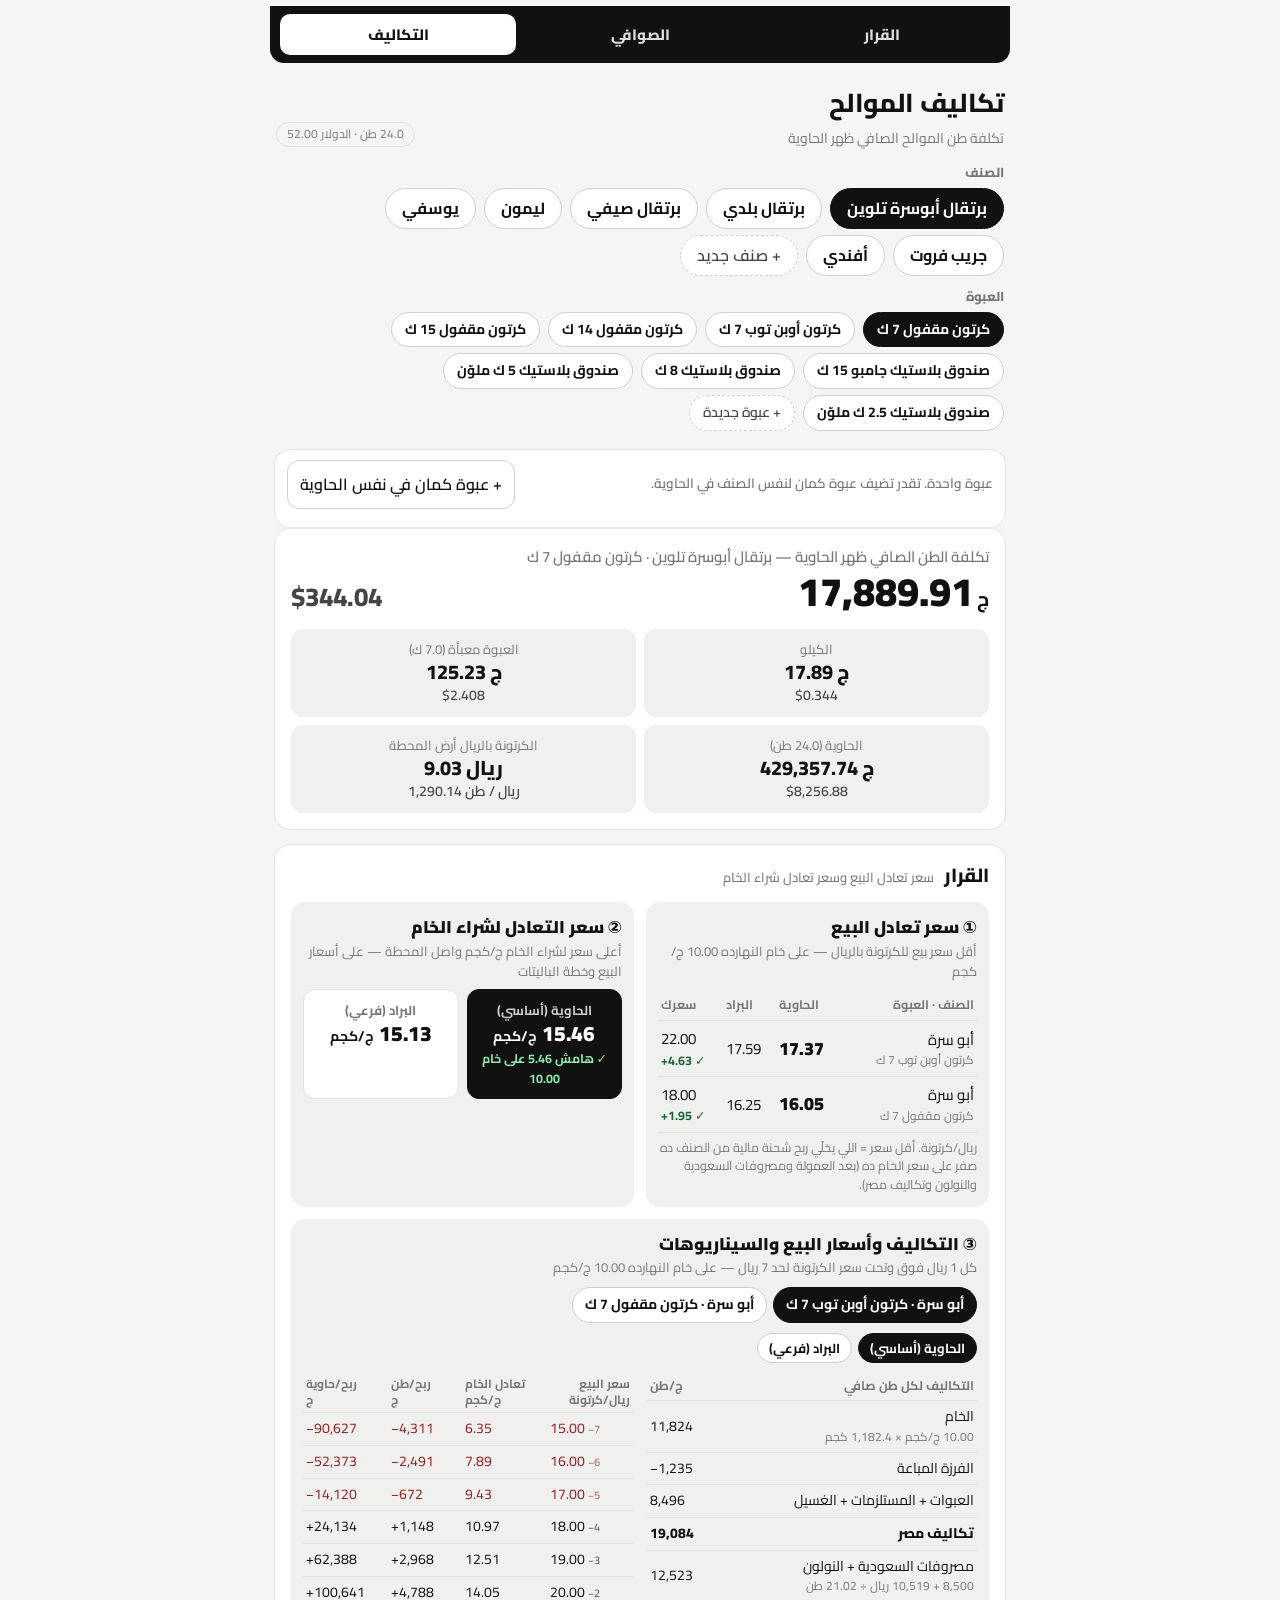
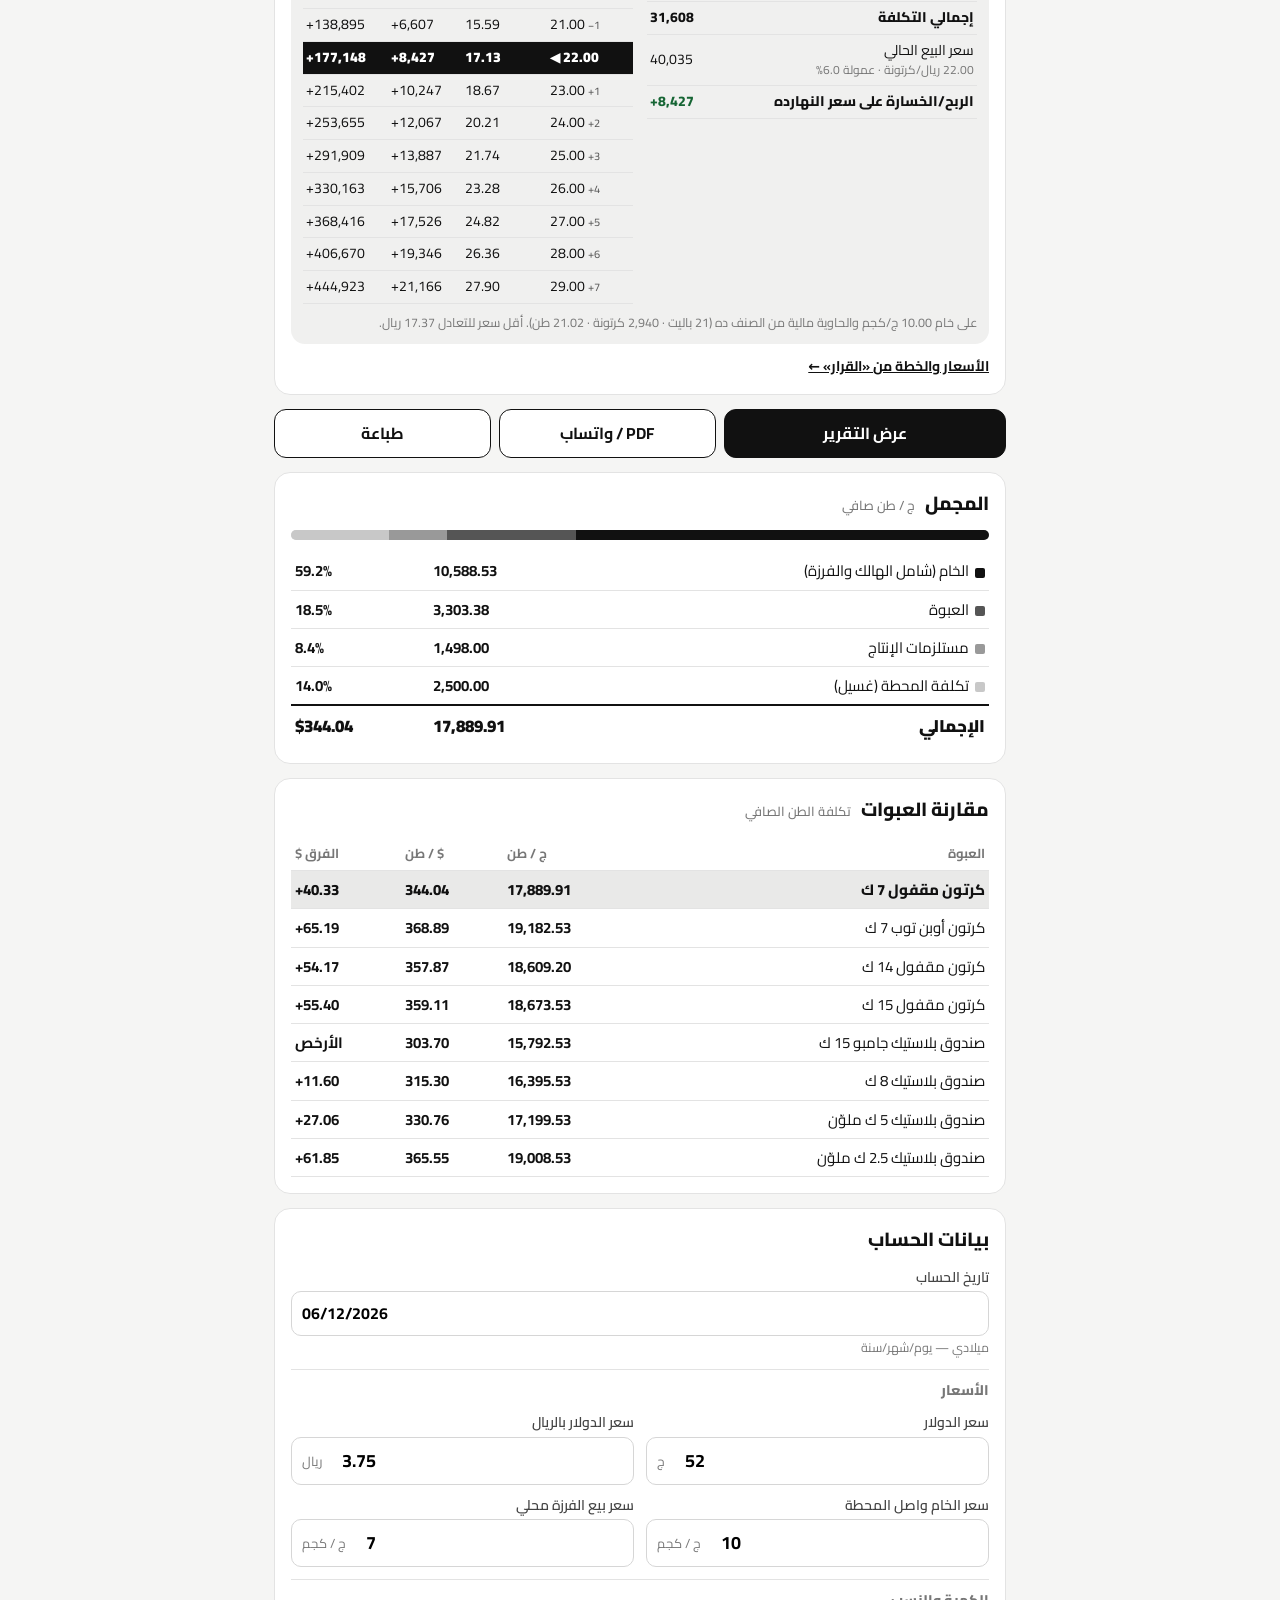
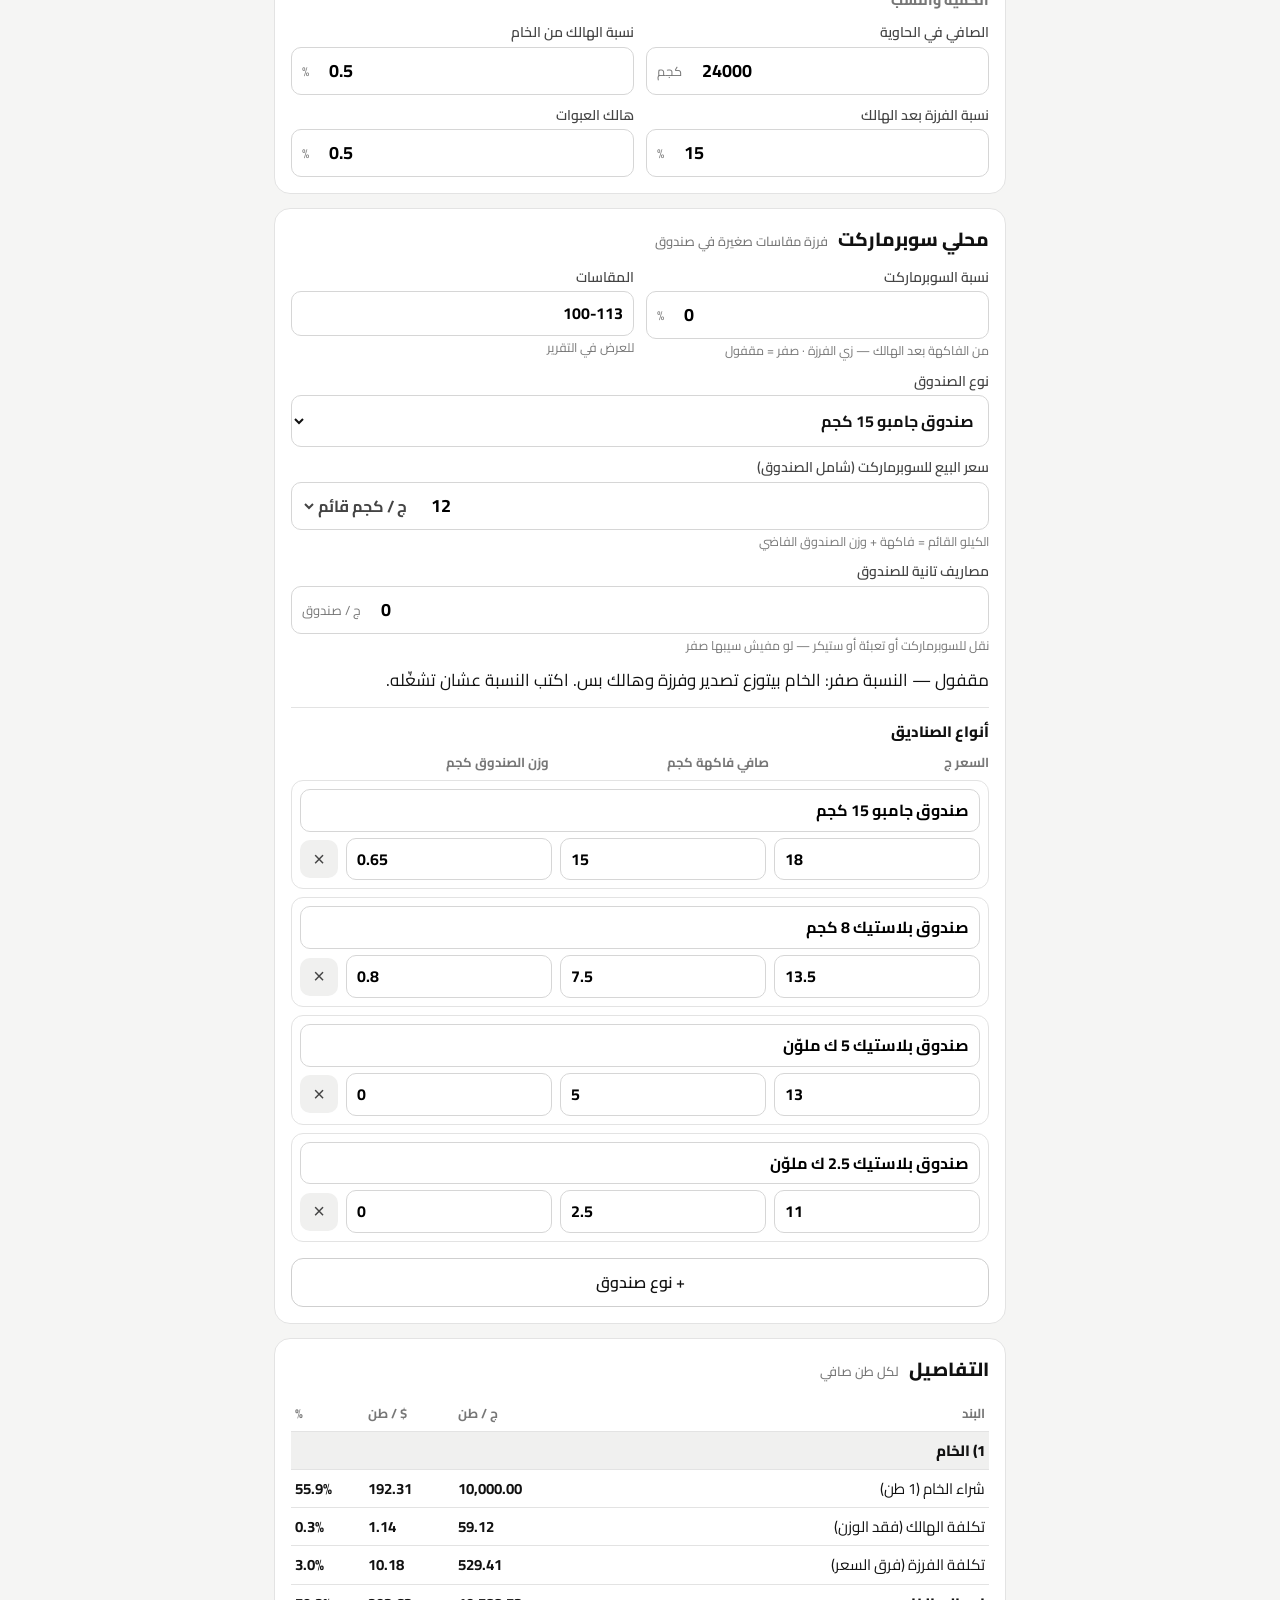
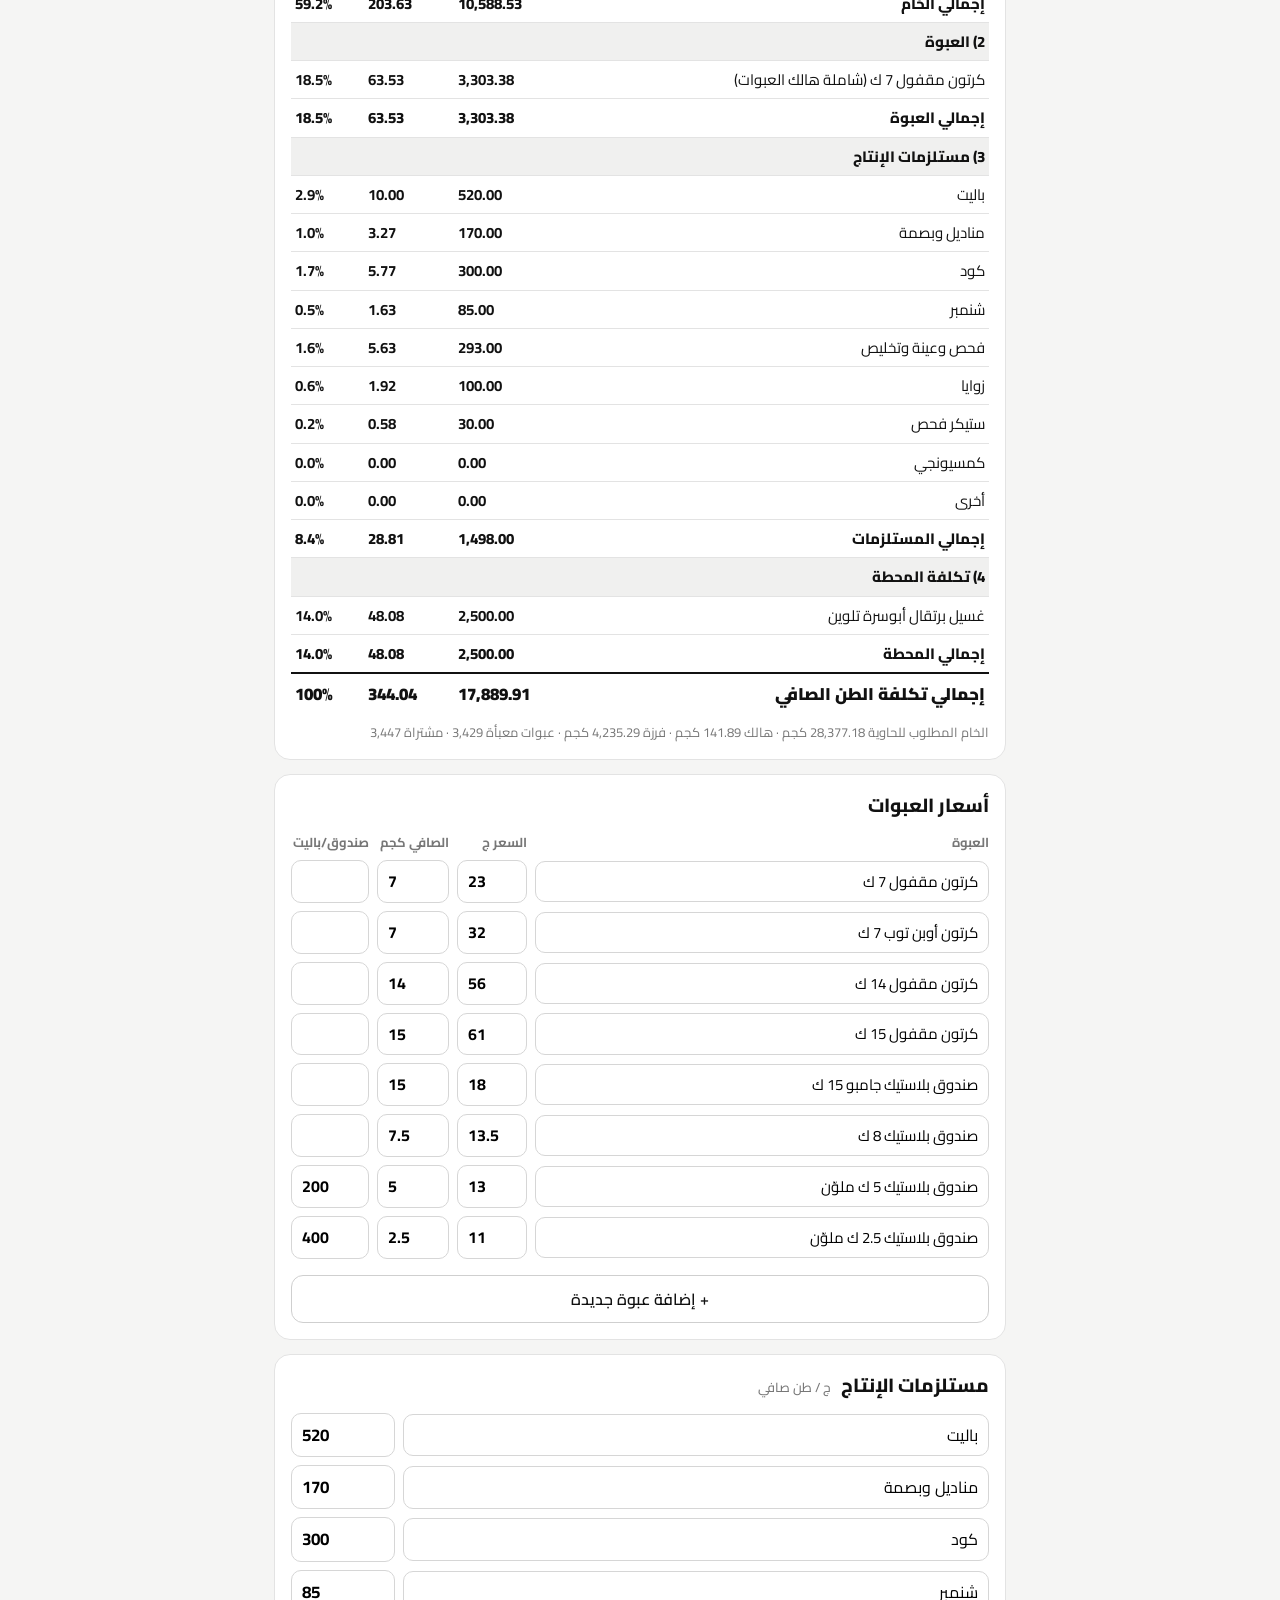
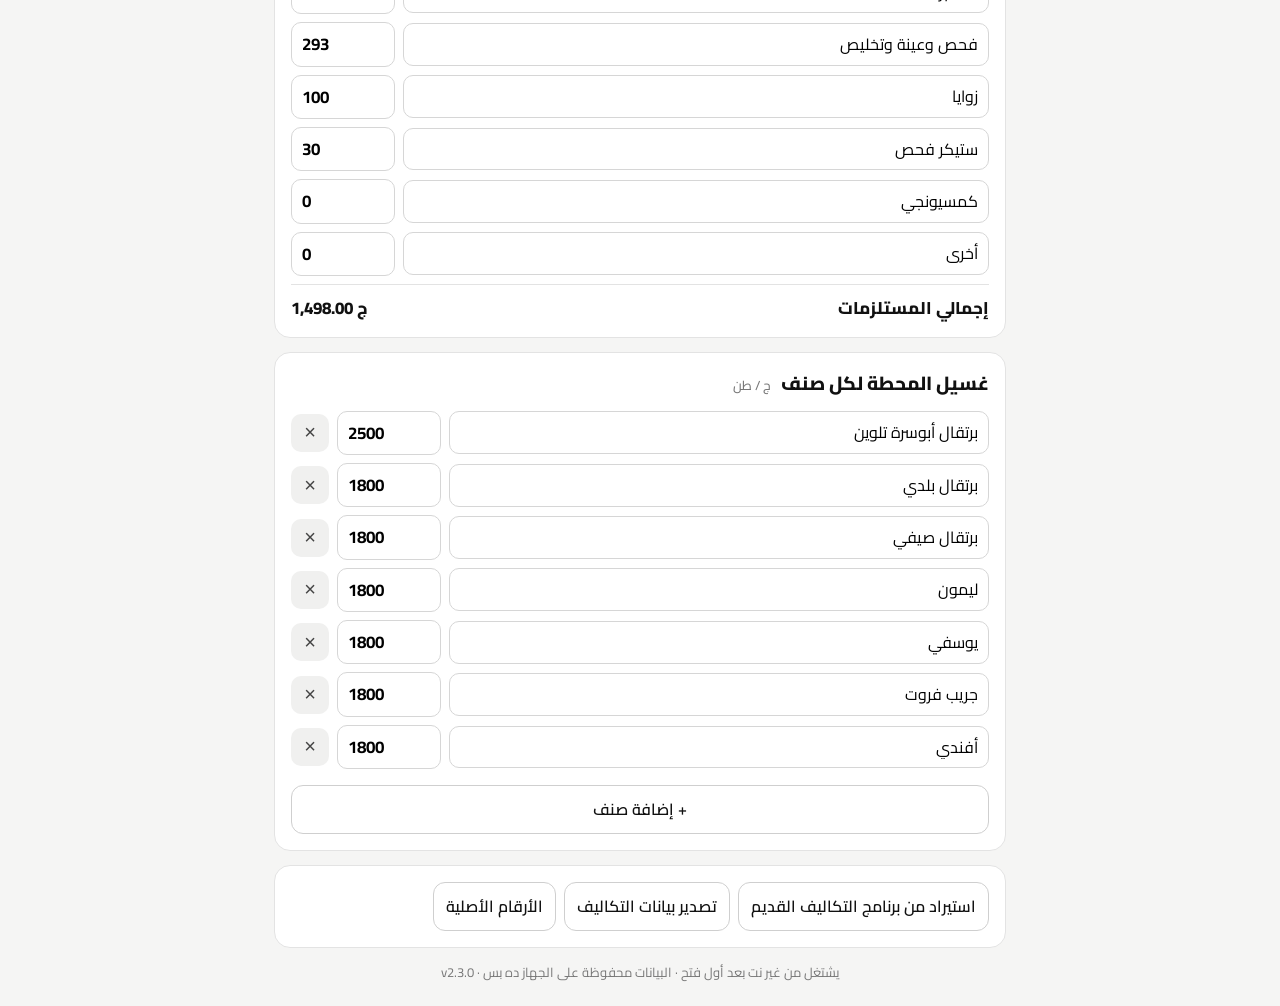
==== costs.html @ 76aea39f "v2.3.0: العبوات الملوّنة في كل قوائم الاختيار، وخلطة عبوات لنفس الصنف العبوات الجديدة بتظهر في شرائح" ====
<!doctype html>
<html lang="ar" dir="rtl">
<head>
<meta charset="utf-8">
<meta name="viewport" content="width=device-width,initial-scale=1,viewport-fit=cover">
<meta name="robots" content="noindex,nofollow">
<title>التكاليف — الصوافي والتكاليف</title>
<meta name="theme-color" content="#111111">
<meta name="apple-mobile-web-app-capable" content="yes">
<meta name="mobile-web-app-capable" content="yes">
<meta name="apple-mobile-web-app-status-bar-style" content="black">
<meta name="apple-mobile-web-app-title" content="الصوافي">
<link rel="manifest" href="manifest.webmanifest">
<link rel="apple-touch-icon" href="icon-180.png">
<link rel="icon" href="icon-192.png">
<style>[hidden]{display:none!important}
@font-face{font-family:'Cairo';font-style:normal;font-weight:200 1000;font-display:swap;src:url(fonts/cairo-arabic.woff2) format('woff2');unicode-range:U+0600-06FF,U+0750-077F,U+0870-08FF,U+200C-200E,U+2010-2011,U+204F,U+2E41,U+FB50-FDFF,U+FE70-FEFC}
@font-face{font-family:'Cairo';font-style:normal;font-weight:200 1000;font-display:swap;src:url(fonts/cairo-latin-ext.woff2) format('woff2');unicode-range:U+0100-02BA,U+02BD-02C5,U+02C7-02CC,U+02CE-02D7,U+02DD-02FF,U+1E00-1EFF,U+20A0-20AB,U+20AD-20C4,U+A720-A7FF}
@font-face{font-family:'Cairo';font-style:normal;font-weight:200 1000;font-display:swap;src:url(fonts/cairo-latin.woff2) format('woff2');unicode-range:U+0000-00FF,U+0131,U+0152-0153,U+02BB-02BC,U+02C6,U+02DA,U+02DC,U+2000-206F,U+20AC,U+2122,U+2212,U+2215,U+FEFF,U+FFFD}
:root{--ink:#111;--ink2:#444;--mut:#777;--line:#e3e3e3;--bg:#f5f5f4;--card:#fff;--soft:#f0f0ef}
*{box-sizing:border-box;-webkit-tap-highlight-color:transparent}
html,body{margin:0;background:var(--bg);color:var(--ink);font-family:'Cairo',system-ui,sans-serif;font-size:17px;line-height:1.55}
#app{max-width:760px;margin:0 auto;padding:calc(env(safe-area-inset-top) + 10px) 14px calc(env(safe-area-inset-bottom) + 24px)}
.num,.v{font-variant-numeric:tabular-nums;direction:ltr;unicode-bidi:isolate}
.top{display:flex;align-items:flex-end;justify-content:space-between;gap:10px;padding:8px 2px 12px}
.top h1{margin:0;font-size:26px;font-weight:800;letter-spacing:-.3px}.top .sub{color:var(--mut);font-size:14px}
.net{font-size:12px;color:var(--mut);border:1px solid var(--line);border-radius:20px;padding:2px 10px;white-space:nowrap}
.vars{display:flex;gap:8px;overflow-x:auto;padding:2px 2px 10px;scrollbar-width:none}.vars::-webkit-scrollbar{display:none}
.chip{flex:0 0 auto;border:1.5px solid #cfcfcf;background:#fff;color:var(--ink);border-radius:999px;padding:7px 16px;font:inherit;font-size:16px;font-weight:700}
.chip.on{background:var(--ink);border-color:var(--ink);color:#fff}.chip.add{border-style:dashed;color:var(--ink2);font-weight:600}
.notice{background:#f0f0ef;border:1.5px solid #888;color:#111;border-radius:12px;padding:10px 14px;font-size:15px;margin-bottom:12px}
.card{background:var(--card);border:1px solid var(--line);border-radius:16px;padding:16px;margin-bottom:14px}
.card h2{margin:0 0 12px;font-size:19px;font-weight:800}.card h2 small{font-weight:500;color:var(--mut);font-size:13px;margin-inline-start:6px}
.sum .lbl{color:var(--mut);font-size:15px;font-weight:600}
.sum .big{display:flex;align-items:baseline;justify-content:space-between;gap:8px;flex-wrap:wrap;margin:2px 0 12px}
.sum .egp{font-size:40px;font-weight:900;line-height:1.1}.sum .egp i{font-style:normal;font-size:20px;font-weight:700;margin-inline-start:4px}
.sum .usd{font-size:26px;font-weight:800;color:var(--ink2)}
.kpis{display:grid;grid-template-columns:repeat(3,minmax(0,1fr));gap:8px}
.kpi{background:var(--soft);border-radius:12px;padding:10px 8px;text-align:center}
.kpi b{display:block;font-size:20px;font-weight:800;line-height:1.3}.kpi span{display:block;font-size:13px;color:var(--mut)}.kpi em{display:block;font-style:normal;font-size:14px;color:var(--ink2);font-weight:600}
.actions{display:grid;grid-template-columns:1.3fr 1fr 1fr;gap:8px;margin-bottom:14px}
.btn{font:inherit;font-size:16px;font-weight:700;border:1.5px solid var(--ink);background:#fff;color:var(--ink);border-radius:12px;padding:11px 12px;cursor:pointer}
.btn.pri{background:var(--ink);color:#fff}.btn.ghost{border-color:#cfcfcf;font-weight:600}.btn.wide{width:100%;margin-top:8px}.btn.danger{color:#111;border-color:#111;border-style:dashed}
.grid{display:grid;grid-template-columns:minmax(0,1fr) minmax(0,1fr);gap:10px 12px}
.f label{display:block;font-size:14px;color:var(--ink2);font-weight:600;margin-bottom:3px}
.f .in{display:flex;align-items:center;border:1.5px solid #d6d6d6;border-radius:10px;background:#fff;overflow:hidden}
.f .in:focus-within{border-color:var(--ink)}
.f input{flex:1;min-width:0;width:100%;border:0;outline:0;font:inherit;font-size:18px;font-weight:700;padding:9px 10px;background:transparent;text-align:left;direction:ltr}
.f input.txt{text-align:right;direction:rtl;font-size:16px}
.f .u{color:var(--mut);font-size:13px;padding:0 10px;white-space:nowrap}
.f.full{grid-column:1/-1}.f .hint{font-size:12.5px;color:var(--mut);margin-top:2px}
.sec{grid-column:1/-1;font-size:14px;font-weight:800;color:var(--mut);border-top:1px solid var(--line);padding-top:10px;margin-top:2px}
.sup{display:grid;grid-template-columns:minmax(0,1fr) 104px 38px;gap:8px;align-items:center;margin-bottom:8px}
.sup input{font:inherit;border:1.5px solid #d6d6d6;border-radius:10px;padding:8px 10px;font-size:16px;min-width:0;outline:0}
.sup input:focus{border-color:var(--ink)}.sup input.v{font-weight:700;text-align:left;direction:ltr;font-size:17px}
.sup .x{border:0;background:var(--soft);border-radius:10px;height:38px;font-size:20px;color:var(--ink2);cursor:pointer}
.suptot{display:flex;justify-content:space-between;font-weight:800;border-top:1px solid var(--line);padding-top:10px;margin-top:4px}
.bk table{width:100%;border-collapse:collapse;font-size:15px}.bk td{padding:7px 4px;border-bottom:1px solid var(--line)}.bk td.v{text-align:left;font-weight:700;white-space:nowrap}
.bk tr.g td{font-weight:800;background:var(--soft)}.bk tr.t td{font-weight:900;font-size:17px;border-bottom:0;border-top:2px solid var(--ink)}
.bar{height:10px;border-radius:6px;background:#e7e7e7;overflow:hidden;display:flex;margin:4px 0 12px}.bar i{display:block;height:100%;background:#222}.bar i+i{background:#9a9a9a}
.tools{display:flex;flex-wrap:wrap;gap:8px}
.foot{color:var(--mut);font-size:13px;text-align:center;margin-top:6px}
/* report */
.rep{position:fixed;inset:0;background:#d9d9d7;overflow:auto;z-index:20;-webkit-overflow-scrolling:touch}
.repbar{position:sticky;top:0;z-index:2;display:flex;gap:8px;padding:calc(env(safe-area-inset-top) + 8px) 12px 8px;background:rgba(245,245,244,.96);border-bottom:1px solid var(--line)}
.repbar .btn{flex:1;padding:9px}
.pages{padding:14px 0 40px;display:flex;flex-direction:column;align-items:center;gap:14px}
.pagewrap{width:calc(100vw - 20px);max-width:794px;overflow:hidden}
.page{width:794px;height:1123px;background:#fff;color:#111;padding:36px 44px 50px;position:relative;transform-origin:top right;box-shadow:0 2px 10px rgba(0,0,0,.12);font-size:15px;line-height:1.5;overflow:hidden}
.page .ph{display:flex;justify-content:space-between;align-items:flex-start;border-bottom:2.5px solid #111;padding-bottom:8px;margin-bottom:6px}
.page .ph h1{margin:0;font-size:21px;font-weight:900;line-height:1.35}.page .ph .meta{font-size:14px;color:#555;margin-top:2px}
.page .ph .tag{font-size:12px;color:#555;border:1px solid #bbb;border-radius:14px;padding:2px 10px;white-space:nowrap}
.page h3{font-size:15px;font-weight:800;margin:10px 0 6px;color:#111;display:flex;align-items:center;gap:8px}.page h3:after{content:'';flex:1;height:1px;background:#ddd}
.rsum{display:grid;grid-template-columns:1.25fr 1fr 1fr 1fr;gap:10px}
.rsum .m{border:1px solid #ddd;border-radius:10px;padding:7px 12px}.rsum .m.main{background:#111;color:#fff;border-color:#111}
.rsum .m span{display:block;font-size:12.5px;color:#666;font-weight:600}.rsum .m.main span{color:#ccc}
.rsum .m b{display:block;font-size:21px;font-weight:900;line-height:1.25}.rsum .m.main b{font-size:27px}
.rsum .m em{display:block;font-style:normal;font-size:14px;font-weight:700;color:#444}.rsum .m.main em{color:#ddd;font-size:16px}
.rgrp{display:grid;grid-template-columns:1fr 1fr 1fr;gap:10px}.rgrp .m{border:1px solid #ddd;border-radius:10px;padding:8px 12px}
.rgrp .m span{font-size:13px;color:#666;font-weight:700}.rgrp .m b{display:block;font-size:19px;font-weight:900}.rgrp .m em{font-style:normal;font-size:13px;color:#444;font-weight:600}
.rgrp .m.t{background:#f1f1f0}
.rt{width:100%;border-collapse:collapse;font-size:13px}
.rt th{background:#111;color:#fff;font-weight:700;padding:6px 6px;font-size:12.5px;text-align:center}.rt th:first-child{text-align:right}
.rt td{padding:2.5px 6px;line-height:1.45;border-bottom:1px solid #e6e6e6;text-align:center;font-variant-numeric:tabular-nums}.rt td:first-child{text-align:right}
.rt td.n{direction:ltr}.rt tr.gh td{font-weight:800;background:#f1f1f0;color:#333;font-size:13px}
.rt tr.st td{font-weight:800;border-top:1.5px solid #999;background:#fafafa}.rt tr.gt td{font-weight:900;font-size:15px;background:#111;color:#fff}
.page .note{font-size:12px;color:#555;margin-top:6px;line-height:1.5}
.page .pf{position:absolute;bottom:22px;right:48px;left:48px;font-size:11px;color:#888;display:flex;justify-content:space-between;border-top:1px solid #e4e4e4;padding-top:6px}
.mt td{vertical-align:top;padding:7px 6px}.mt td.fm{text-align:right;color:#333}.mt td.k{font-weight:700;text-align:right}
.page ul{margin:6px 0 0;padding-inline-start:18px;font-size:13.5px;color:#333}.page ul li{margin-bottom:3px}
.busy{position:fixed;inset:0;background:rgba(255,255,255,.75);display:flex;align-items:center;justify-content:center;z-index:50;font-weight:800;font-size:18px}
@media (max-width:420px){.sum .egp{font-size:36px}.kpi b{font-size:18px}.grid{gap:9px 10px}}
@media print{
 @page{size:A4;margin:0}
 html,body{background:#fff}
 #app,.repbar,.busy{display:none!important}
 .rep{position:static;display:block!important;background:#fff;overflow:visible}
 .rep[hidden]{display:block!important}
 .pages{padding:0;gap:0;display:block}
 .pagewrap{width:auto!important;max-width:none;height:auto!important;overflow:visible}
 .page{transform:none!important;box-shadow:none;width:210mm;height:296mm;page-break-after:always;break-after:page}
 .pagewrap:last-child .page{page-break-after:auto;break-after:auto}
 *{-webkit-print-color-adjust:exact;print-color-adjust:exact}
}
.page .pc{width:706px}
.ltr{direction:ltr;unicode-bidi:isolate;display:inline-block}

.f .in.bad,.sup input.bad{border:2px solid #111;background:#e6e6e6}
.err{border:2px solid #111;border-radius:12px;padding:10px 14px;font-size:15px;background:#f0f0ef}.err ul{margin:6px 0 0;padding-inline-start:20px}
body.invalid #bReport,body.invalid #bShare,body.invalid #bPrint{opacity:.45}
.emsg{font-size:13px;font-weight:700;color:#111;margin:3px 2px 6px}
/* citrus additions */
.top .tr{display:flex;flex-direction:column;align-items:flex-end;gap:3px}.ls{font-size:11.5px;color:var(--mut)}
.lblrow{font-size:13px;font-weight:800;color:var(--mut);margin:0 2px 4px}
.chip.sm{font-size:14px;padding:6px 13px}
.kpis{grid-template-columns:repeat(2,minmax(0,1fr))}
.bar i:nth-child(1){background:#111}.bar i:nth-child(2){background:#555}.bar i:nth-child(3){background:#999}.bar i:nth-child(4){background:#c8c8c8}
.sw{display:inline-block;width:10px;height:10px;border-radius:2px;margin-inline-end:6px;vertical-align:middle}.sw.s0{background:#111}.sw.s1{background:#555}.sw.s2{background:#999}.sw.s3{background:#c8c8c8}
.bk tr.h td{font-size:13px;color:var(--mut);font-weight:700}.bk tr.s td{font-weight:800;border-top:1.5px solid #999}.bk tr.sel td{background:#e9e9e8;font-weight:800}
.bk .hint{font-size:13px;color:#777;margin-top:8px}
.trow{display:grid;grid-template-columns:minmax(0,1fr) 84px 84px;gap:8px;align-items:center;margin-bottom:8px}.trow.th span{font-size:13px;color:var(--mut);font-weight:700}
.trow input{font:inherit;border:1.5px solid #d6d6d6;border-radius:10px;padding:8px 10px;font-size:15px;min-width:0;outline:0}.trow input:focus{border-color:var(--ink)}.trow input.v{font-weight:700;text-align:left;direction:ltr;font-size:16px}
.sup:not(.three){grid-template-columns:minmax(0,1fr) 104px}
.trow input.bad{border:2px solid #111;background:#e6e6e6}
.f input[data-date]{font-size:16px}
.repbar .sel{flex:1.2;padding:9px 6px;font-size:14px}
.rsar{display:flex;flex-wrap:wrap;align-items:baseline;gap:6px 12px;border:1px solid #ddd;border-radius:10px;padding:6px 12px;margin-top:8px;font-size:13px}
.rsar span{color:#666;font-weight:700}.rsar b{font-size:17px;font-weight:900}.rsar .sep{color:#bbb}.rsar em{font-style:normal;color:#777;font-size:12px;flex-basis:100%}
.rt tr.sel td{background:#e4e4e4;font-weight:800}.rt.q td{text-align:right}.rt.q td.n{text-align:left;font-weight:700}
.rt td.n{white-space:nowrap}
.page .rt td{padding:3px 6px}
.rsum .m small{display:block;font-size:10.5px;color:#888;font-weight:500;line-height:1.35;margin-top:2px;border-top:1px solid #eee;padding-top:2px}.rsum .m.main small{color:#bbb;border-color:#444}
.pc.p1 .rt{font-size:14.5px}.pc.p1 .rt td{padding:6px 6px}.pc.p1 .rt th{font-size:13.5px;padding:7px 6px}.pc.p1 h3{font-size:16.5px;margin:16px 0 8px}
.pc.p1 .rsum .m{padding:9px 12px}.pc.p1 .rsar{padding:9px 14px;font-size:14px}.pc.p1 .rsar b{font-size:19px}.pc.p1 .note{font-size:13px}
.rt.q td.q2{text-align:right;font-weight:700}
.page ul{list-style:none;padding-inline-start:4px}.page ul li:before{content:'•';margin-inline-end:6px;font-weight:900}
.bk td.vh{text-align:left;white-space:nowrap}
.repbar{gap:6px;padding-left:8px;padding-right:8px}.repbar .btn{font-size:14px;padding:9px 4px;white-space:nowrap}

/* محلي سوبرماركت v2.2.0 (الشاشة بس) */
.smcard select{font:inherit;font-size:16px;font-weight:700;border:0;outline:0;background:transparent;padding:9px 10px;width:100%;color:var(--ink)}
.smcard .f .u select.smu{font-size:16px;font-weight:700;color:var(--ink2);padding:4px 0;width:auto}
.smcard .smh{font-size:15px;font-weight:800;margin:14px 0 8px;border-top:1px solid var(--line);padding-top:12px}
.smcard .trow.sm4{grid-template-columns:repeat(3,minmax(0,1fr)) 38px}
.smcard .trow.sm4 .x{border:0;background:var(--soft);border-radius:10px;height:38px;font-size:20px;color:var(--ink2);cursor:pointer}
.smcard .trow.sm4 .x[disabled]{opacity:.35}
.smcard .smrow{border:1px solid var(--line);border-radius:12px;padding:8px;margin-bottom:8px}
.smcard .smrow input.nm{font:inherit;width:100%;box-sizing:border-box;border:1.5px solid #d6d6d6;border-radius:10px;padding:8px 10px;font-size:16px;font-weight:700;margin-bottom:6px;outline:0}
.smcard .smrow input.nm.bad{border:2px solid #111;background:#e6e6e6}
.smcard .smrow .trow{margin-bottom:0}
.smout{margin-top:12px}
.smk{background:var(--soft);border-radius:12px;padding:10px;text-align:center;margin-bottom:8px}
.smk span{display:block;font-size:13px;color:var(--mut)}
.smk b{display:block;font-size:22px;font-weight:800}
.smk b.neg{text-decoration:underline}
.smk em{display:block;font-style:normal;font-size:14px;color:var(--ink2);font-weight:600}
.smt{width:100%;border-collapse:collapse;font-size:14.5px}
.smt td{padding:6px 4px;border-bottom:1px solid var(--line)}
.smt td.sv{text-align:left;white-space:nowrap;font-size:15px;font-weight:700;font-variant-numeric:tabular-nums}
.smt td.sv small{display:block;font-weight:500;color:var(--mut);font-size:12px}
.smt tr.s td{font-weight:800;border-top:1.5px solid var(--ink)}
.smsplit{font-size:13.5px;color:var(--ink2);background:#fff;border:1px dashed #cfcfcf;border-radius:10px;padding:8px 10px;margin-bottom:8px;line-height:1.7}
.smsplit span{font-weight:800;color:var(--ink)}

.trow.pk4{grid-template-columns:minmax(0,1.15fr) 70px 72px 78px}
.pkform{margin-top:10px;padding:12px;background:var(--soft,#f4f4f4);border:1px solid var(--line,#e4e4e4);border-radius:14px}
.pkform-h{font-weight:800;margin-bottom:8px}
.pkform label{display:flex;flex-direction:column;gap:4px;font-size:13px;font-weight:700;color:var(--mut,#555);margin-bottom:8px}
.pkform input{font:inherit;border:1.5px solid #d6d6d6;border-radius:10px;padding:9px 10px;font-size:16px;min-width:0;outline:0;background:#fff}
.pkform input:focus{border-color:var(--ink,#111)}
.pkform input.v{font-weight:700;text-align:left;direction:ltr}
.pkform-row{display:grid;grid-template-columns:1fr 1fr 1fr;gap:8px}
.pkform-act{display:flex;gap:8px;margin-top:4px}
.pkform-act .btn{flex:1}
@media(max-width:430px){
  .trow.pk4{grid-template-columns:repeat(3,minmax(0,1fr));gap:6px}
  .trow.pk4>:first-child{grid-column:1/-1}
  .pkform-row{grid-template-columns:1fr}
  .pkform input{width:100%}
}

#pkgs.vars,#vars.vars{flex-wrap:wrap;overflow-x:auto;row-gap:6px}
@media(max-width:430px){
  #pkgs.vars,#vars.vars{overflow-x:visible;padding-bottom:2px}
  #pkgs .chip.sm{font-size:13px;padding:6px 11px}
}
.mixcard{padding:10px 12px;margin:8px 0 0}
.mixbar{display:flex;flex-wrap:wrap;gap:8px;align-items:center;margin-bottom:8px}
.mixhint{font-size:13.5px;color:var(--mut,#555);font-weight:600;line-height:1.45;flex:1}
.mixpick{margin-top:8px}
.mixpick-h{font-size:13px;font-weight:800;margin-bottom:6px}
.mixpick-l{display:flex;flex-wrap:wrap;gap:6px}
.mixt{margin-top:6px}
.mixh,.mixr{display:grid;grid-template-columns:1fr auto;gap:6px 8px;align-items:center}
.mixh{display:none}
.mixr{border:1px solid var(--line,#e4e4e4);border-radius:12px;padding:8px;margin-bottom:8px}
.mixn{font-weight:800;grid-column:1/-1}
.mixf{display:flex;flex-wrap:wrap;gap:8px}
.mixf label{display:flex;flex-direction:column;gap:3px;font-size:12px;font-weight:700;color:var(--mut,#555)}
.mixf input{font:inherit;font-weight:700;border:1.5px solid #d6d6d6;border-radius:10px;padding:8px 10px;width:92px;text-align:left;direction:ltr}
.mixq{display:flex;gap:10px;font-weight:700}
.mixr .x{border:0;background:var(--soft,#f4f4f4);border-radius:10px;height:38px;width:38px;font-size:20px;color:var(--ink2,#555);cursor:pointer;justify-self:end}
.mixsum{font-size:13.5px;font-weight:600;color:var(--ink2,#444);margin:2px 2px 4px}
.mixsum em{font-style:normal;color:#111;text-decoration:underline;margin-inline-start:6px}
.mixcosts{margin-top:12px}
.mixcosts-h{font-size:14px;font-weight:800;margin-bottom:8px}
.mixc{display:grid;grid-template-columns:1fr auto;gap:2px 10px;padding:8px 0;border-bottom:1px solid var(--line,#eee)}
.mixc b{grid-column:1;font-size:15px}
.mixc span{grid-column:1;font-size:12.5px;color:var(--mut,#666)}
.mixc strong{grid-column:2;grid-row:1;font-size:16px}
.mixc em{grid-column:2;grid-row:2;font-style:normal;font-weight:700;color:var(--ink2,#555);text-align:left}
.mixc.tot{border-bottom:0;border-top:1.5px solid #111;font-weight:800}
.decblend{background:#f7f7f5;border:1px solid #e4e4e0;border-radius:12px;padding:10px 12px;margin:8px 0;font-size:13.5px;line-height:1.55;font-weight:600}
.decblend b{display:block;font-size:14.5px;margin-bottom:2px}
</style>
<style>/* «القرار في الاتجاهين» — الشاشة بس */
.two{display:grid;grid-template-columns:repeat(auto-fit,minmax(300px,1fr));gap:12px}
.two-p{background:var(--soft,#f0f0ef);border-radius:14px;padding:12px;min-width:0}
.two-h>b{display:block;font-size:17px;font-weight:900}.two-h>span{display:block;font-size:13px;color:var(--mut,#777);margin-bottom:8px}
.two-t{width:100%;border-collapse:collapse;font-size:15px}.two-t td{padding:6px 3px;border-bottom:1px solid var(--line,#e3e3e3);vertical-align:middle}
.two-t td small{display:block;font-size:12px;color:var(--mut,#777)}.two-t tr.h td{font-size:12.5px;color:var(--mut,#777);font-weight:700}
.two-t td.vh{text-align:left;white-space:nowrap}.two-t .two-a b{font-size:18px;font-weight:900}
.two-t td>em{font-style:normal;font-size:12.5px;font-weight:700;display:block}.two-t.sm{margin-top:10px;font-size:13.5px}
.two .ok2{color:#166534}.two .bad2{color:#991b1b}.two em.sm2{font-style:normal;color:var(--mut,#777);font-size:13px}
.two-ks{display:grid;grid-template-columns:1fr 1fr;gap:8px}
.two-k{background:#fff;border:1px solid var(--line,#e3e3e3);border-radius:12px;padding:10px 8px;text-align:center}
.two-k>span{display:block;font-size:13px;color:var(--mut,#777);font-weight:700}.two-k b{display:block;font-size:24px;font-weight:900;line-height:1.3}.two-k b i{font-style:normal;font-size:14px;font-weight:700}
.two-k.main{background:#111;border-color:#111;color:#fff}.two-k.main>span{color:#ccc}.two-k.main .ok2{color:#86efac}.two-k.main .bad2{color:#fca5a5}
.two-k>em{display:block;font-style:normal;font-size:12.5px;font-weight:700;margin-top:2px}
.two-edit{grid-column:1/-1;font-size:14px;font-weight:700;color:var(--ink,#111)}
.two.compact .two-k b{font-size:21px}

.two .hint{font-size:12.5px;line-height:1.5;color:var(--mut,#777);margin-top:6px}
.two-sc{grid-column:1/-1;min-width:0}
.scen{background:var(--soft,#f0f0ef);border-radius:14px;padding:12px}
.sc-ch{display:flex;gap:6px;overflow-x:auto;padding:2px 0 8px;scrollbar-width:none}.sc-ch::-webkit-scrollbar{display:none}
.sc-chip{flex:0 0 auto;border:1.5px solid #cfcfcf;background:#fff;color:#111;border-radius:999px;padding:6px 12px;font:inherit;font-size:14px;font-weight:700;cursor:pointer}
.sc-chip.sm{font-size:13px;padding:4px 11px}.sc-chip.on{background:#111;border-color:#111;color:#fff}
.sc-p{display:none}.sc-p.on{display:grid;grid-template-columns:repeat(auto-fit,minmax(290px,1fr));gap:4px 14px;align-items:start}.sc-p.on>.hint{grid-column:1/-1}
.sc-t td,.sc-c td{padding:5px 3px;font-size:14px}.sc-t tr.h td{font-size:12px;line-height:1.3}
.sc-t tr.cur td{background:#111;color:#fff;font-weight:900}.sc-t tr.neg td{color:#991b1b}.sc-t tr.cur.neg td{color:#fca5a5}
.sc-t td small{display:inline;font-size:11px;color:inherit;opacity:.7}.sc-c tr.s td{font-weight:800;border-top:1.5px solid #999}
@media (max-width:420px){.sc-t td,.sc-c td{font-size:13px;padding:5px 2px}}
@media print{.two,#two,#costsDec{display:none!important}}
</style>
</head>
<body>
<div id="app">
 <header class="top">
  <div class="brand"><h1>تكاليف الموالح</h1><span class="sub">تكلفة طن الموالح الصافي ظهر الحاوية</span></div>
  <div class="tr"><span id="net" class="net"></span><span id="ls" class="ls"></span></div>
 </header>
 <div class="lblrow">الصنف</div>
 <nav id="vars" class="vars" aria-label="الصنف"></nav>
 <div class="lblrow">العبوة</div>
 <nav id="pkgs" class="vars" aria-label="العبوة"></nav>
 <div id="notice" class="notice" hidden></div>
 <section class="card sum" id="sum"></section>
 <section class="card two-card" id="costsDec"></section>
 <div class="actions">
  <button class="btn pri" id="bReport">عرض التقرير</button>
  <button class="btn" id="bShare">PDF / واتساب</button>
  <button class="btn" id="bPrint">طباعة</button>
 </div>
 <section class="card" id="mojmal"></section>
 <section class="card" id="cmp"></section>
 <section class="card">
  <h2>بيانات الحساب</h2>
  <div class="grid" id="inputs"></div>
 </section>
 <section class="card smcard" id="smCard" hidden></section>
 <section class="card" id="detail"></section>
 <section class="card">
  <h2>أسعار العبوات</h2>
  <div id="pkt"></div>
  <button class="btn ghost wide" id="bAddPk">+ إضافة عبوة جديدة</button>
  <div id="pkAdd" class="pkform" hidden>
   <div class="pkform-h">عبوة جديدة</div>
   <label>اسم العبوة<input data-npk="n" placeholder="مثال: صندوق بلاستيك 5 ك ملوّن" autocomplete="off"></label>
   <div class="pkform-row">
    <label>الصافي كجم<input class="v" data-npk="w" inputmode="decimal" placeholder="5" dir="ltr"></label>
    <label>صناديق / باليت<input class="v" data-npk="b" inputmode="decimal" placeholder="200" dir="ltr"></label>
    <label>السعر ج<input class="v" data-npk="p" inputmode="decimal" placeholder="اختياري" dir="ltr"></label>
   </div>
   <div class="pkform-act">
    <button class="btn pri" id="bPkOk" type="button">إضافة</button>
    <button class="btn ghost" id="bPkCancel" type="button">إلغاء</button>
   </div>
  </div>
 </section>
 <section class="card">
  <h2>مستلزمات الإنتاج <small>ج / طن صافي</small></h2>
  <div id="supt"></div>
 </section>
 <section class="card">
  <h2>غسيل المحطة لكل صنف <small>ج / طن</small></h2>
  <div id="vart"></div>
  <button class="btn ghost wide" id="bAddVar">+ إضافة صنف</button>
 </section>
 <section class="card tools">
  <button class="btn ghost" id="bCostsImport">استيراد من برنامج التكاليف القديم</button>
  <button class="btn ghost" id="bCostsExport">تصدير بيانات التكاليف</button>
  <input type="file" id="fCostsImport" accept="application/json,.json,.txt" hidden>
  <button class="btn ghost" id="bReset">الأرقام الأصلية</button>
 </section>
 <footer class="foot">يشتغل من غير نت بعد أول فتح · البيانات محفوظة على الجهاز ده بس <span id="ver"></span></footer>
</div>
<div id="rep" class="rep" hidden>
 <div class="repbar">
  <button class="btn" id="rClose">رجوع</button>
  <select id="rMode" class="btn sel" aria-label="نوع التقرير"><option value="full">التقرير الكامل</option><option value="m">المجمل (صفحة)</option></select>
  <button class="btn pri" id="rShare">PDF / واتساب</button>
  <button class="btn" id="rPrint">طباعة</button>
 </div>
 <div id="pages" class="pages"></div>
</div>
<div id="busy" class="busy" hidden><div>بيجهز الـ PDF…</div></div>
<script src="nav.js?v=200"></script>
<script src="costs-core.js?v=230"></script>
<script src="pdf-share.js"></script>
<script src="costs-app.js?v=230"></script>
<script src="be-core.js?v=220"></script>
<script src="costs-io.js?v=230"></script>
<script src="exp-migrate.js?v=201"></script>
<script src="safi-fresh.js?v=210"></script>
<script src="be-two.js?v=220"></script>
<script src="costs-two.js?v=220"></script>
<script>
if('serviceWorker' in navigator){window.addEventListener('load',function(){navigator.serviceWorker.register('sw.js?v=230').then(function(r){r.update&&r.update().catch(function(){});setInterval(function(){r.update().catch(function(){})},3600000)}).catch(function(){});var had=!!navigator.serviceWorker.controller;navigator.serviceWorker.addEventListener('controllerchange',function(){if(had&&!window.__rl){window.__rl=1;location.reload()}})})}
</script>
</body>
</html>
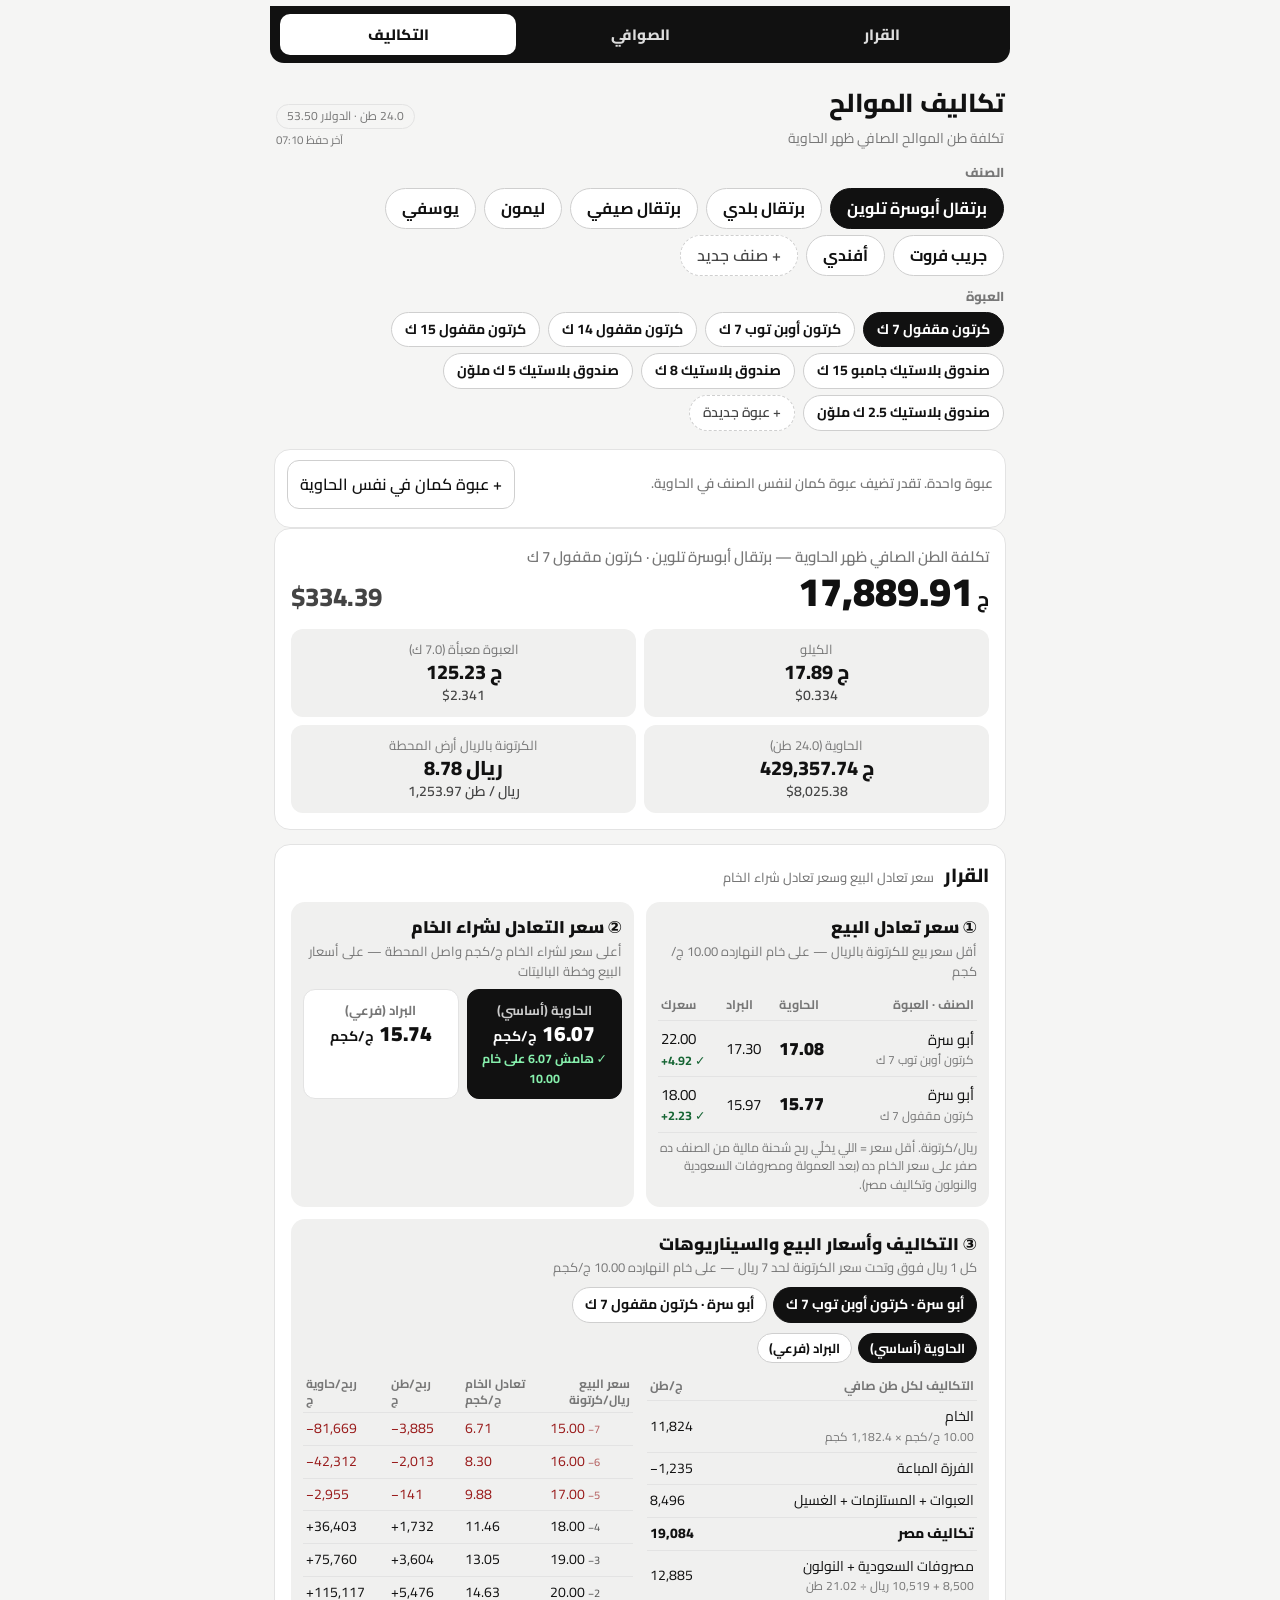
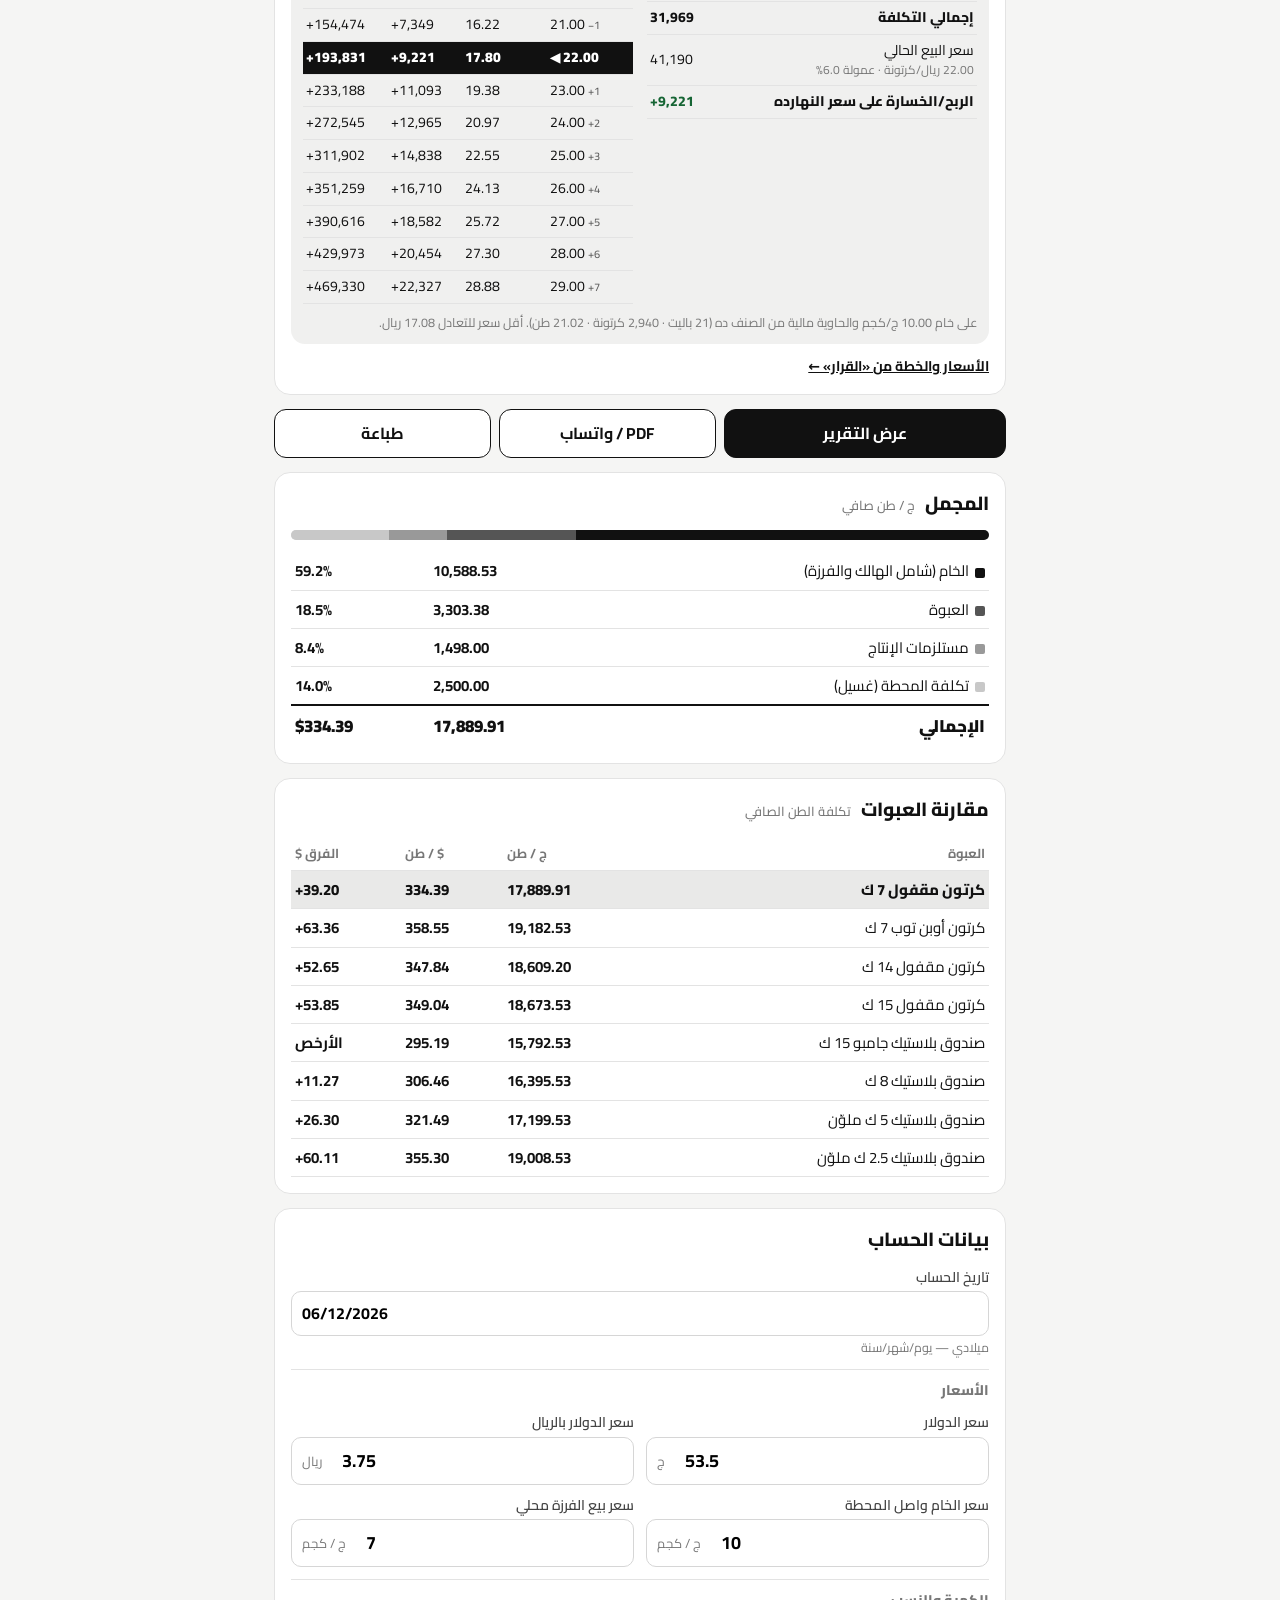
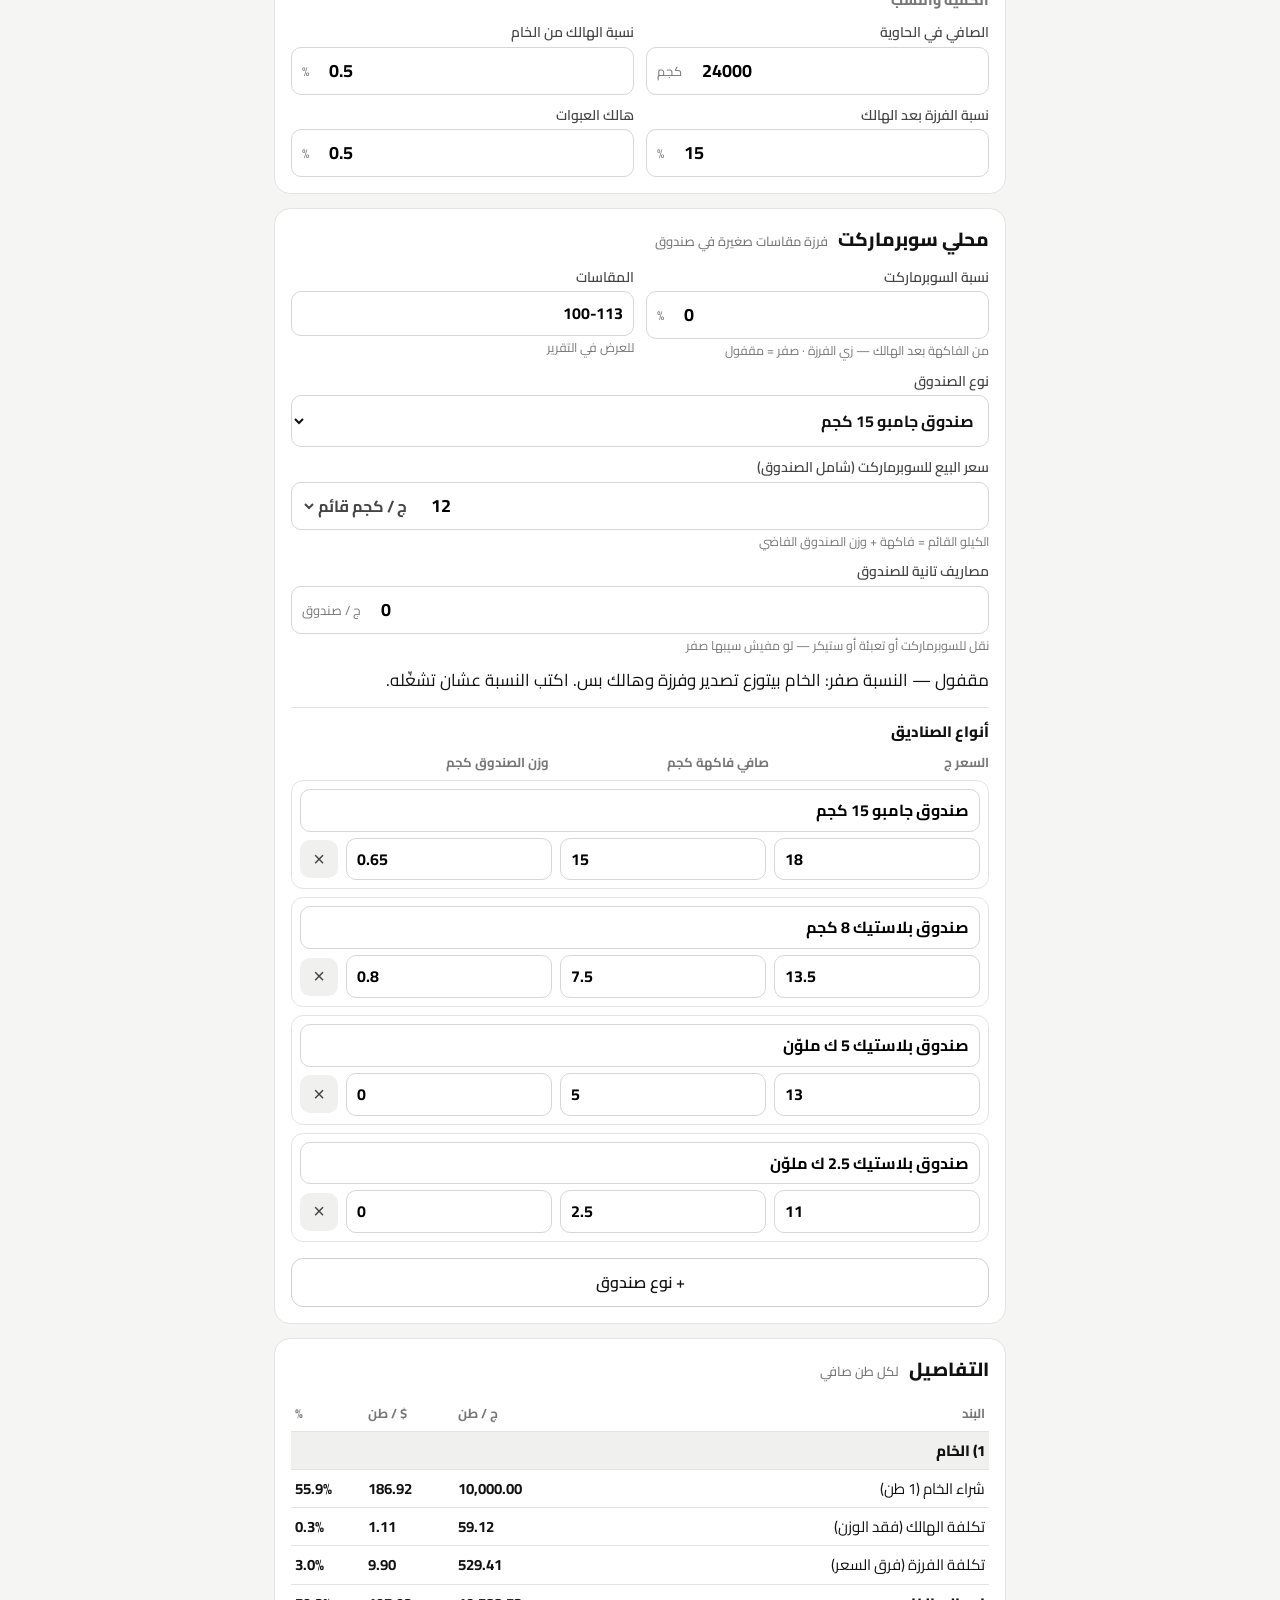
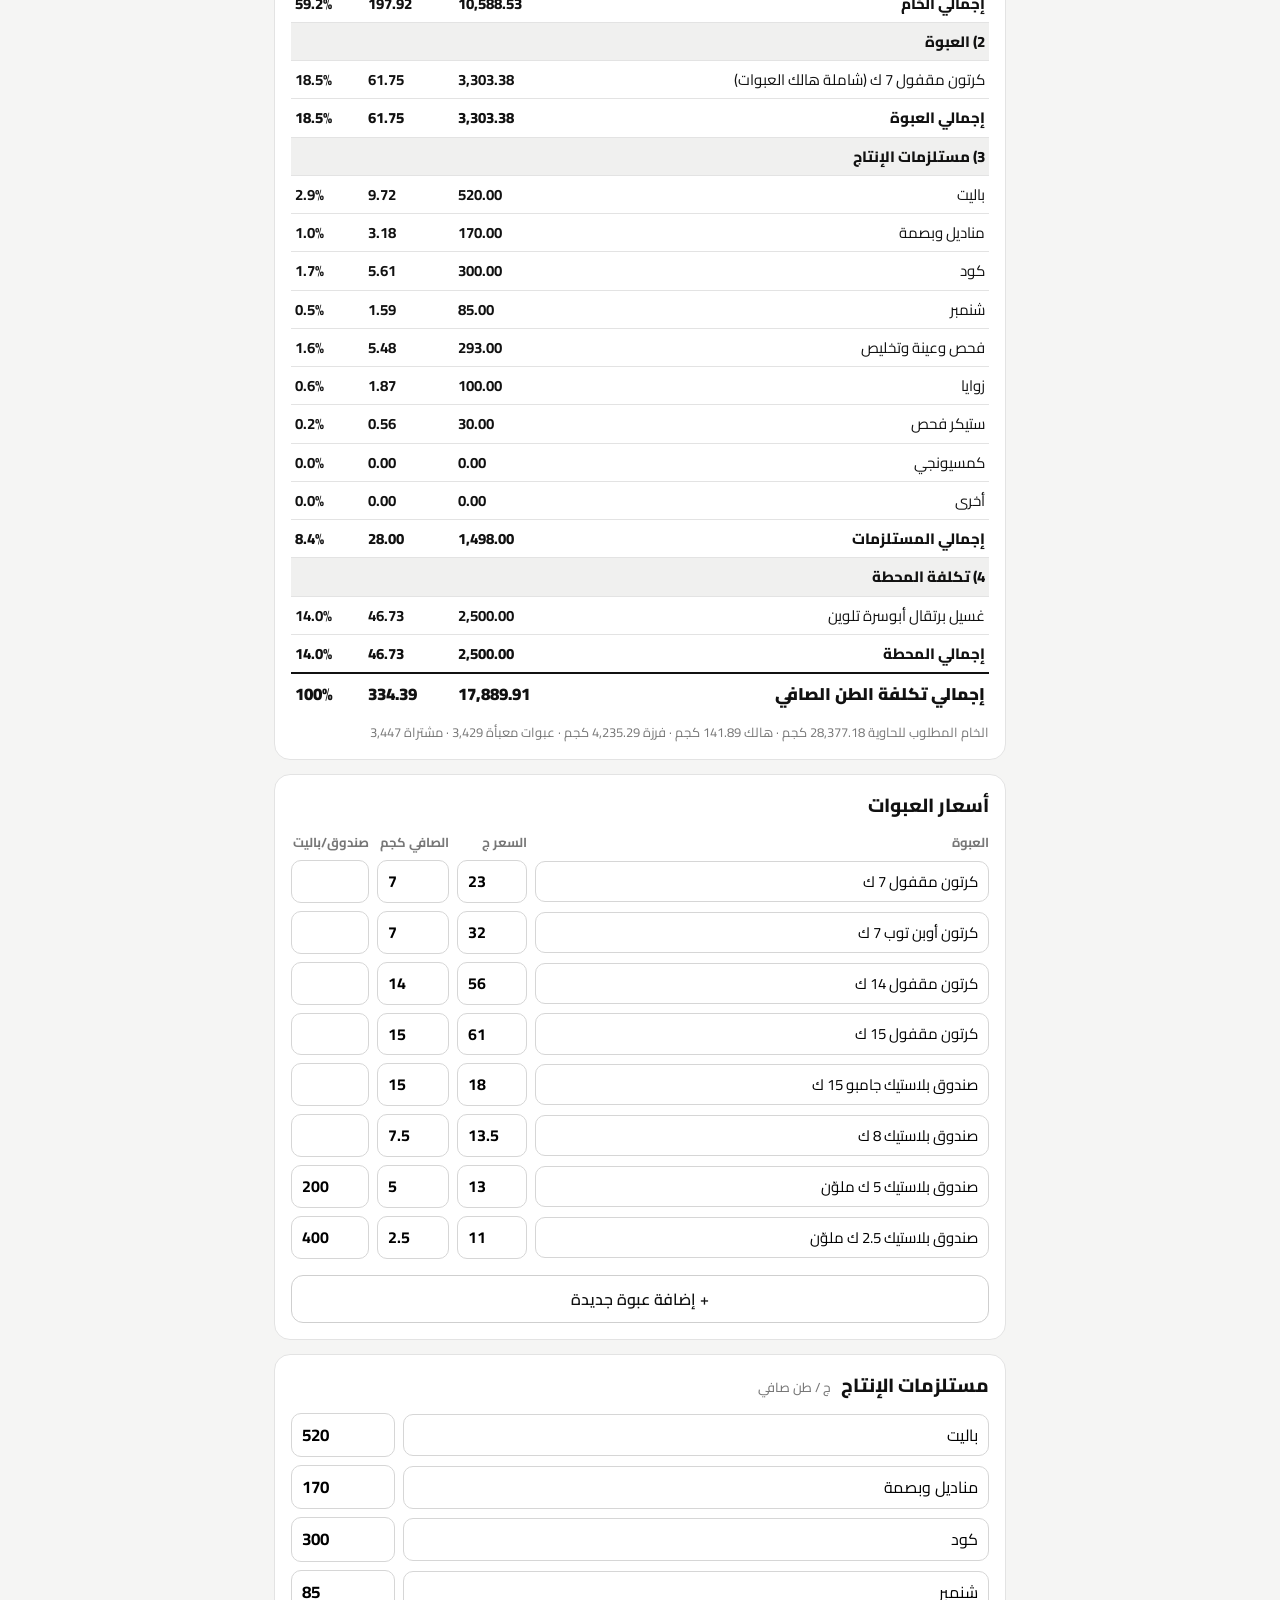
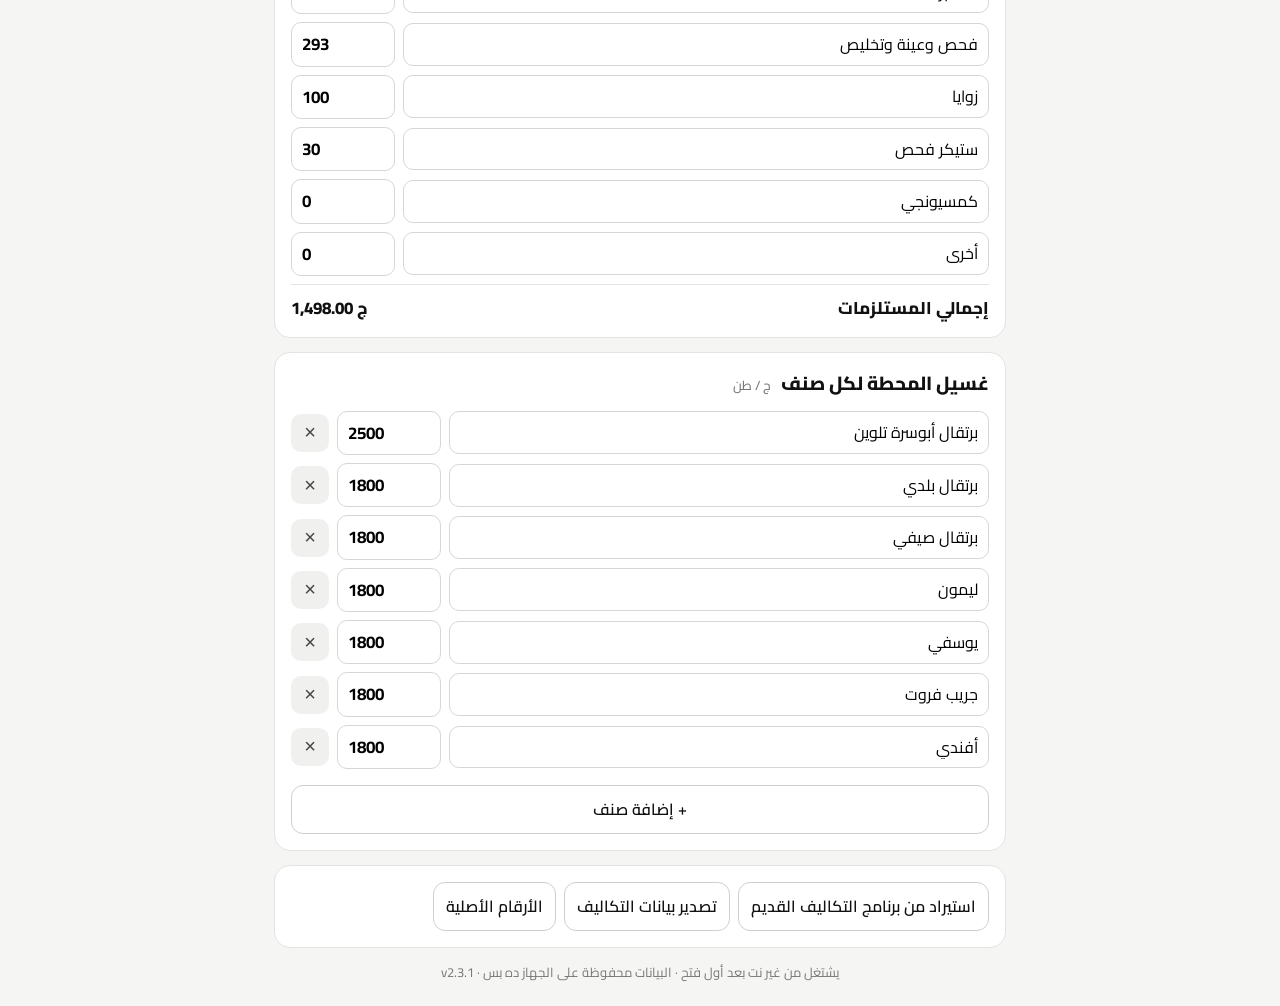
==== commit 2cf26df0: "v2.3.1 (مراجعة t198): الإجمالي المرجّح للخلطة = تكلفة العبوات ÷ الصافي الموزّع (= متوسط السطور)؛ الخ" ====
--- a/costs.html
+++ b/costs.html
@@ -315,8 +315,8 @@
  <div id="pages" class="pages"></div>
 </div>
 <div id="busy" class="busy" hidden><div>بيجهز الـ PDF…</div></div>
-<script src="nav.js?v=200"></script>
-<script src="costs-core.js?v=230"></script>
+<script src="nav.js?v=231"></script>
+<script src="costs-core.js?v=231"></script>
 <script src="pdf-share.js"></script>
 <script src="costs-app.js?v=230"></script>
 <script src="be-core.js?v=220"></script>
@@ -326,7 +326,7 @@
 <script src="be-two.js?v=220"></script>
 <script src="costs-two.js?v=220"></script>
 <script>
-if('serviceWorker' in navigator){window.addEventListener('load',function(){navigator.serviceWorker.register('sw.js?v=230').then(function(r){r.update&&r.update().catch(function(){});setInterval(function(){r.update().catch(function(){})},3600000)}).catch(function(){});var had=!!navigator.serviceWorker.controller;navigator.serviceWorker.addEventListener('controllerchange',function(){if(had&&!window.__rl){window.__rl=1;location.reload()}})})}
+if('serviceWorker' in navigator){window.addEventListener('load',function(){navigator.serviceWorker.register('sw.js?v=231').then(function(r){r.update&&r.update().catch(function(){});setInterval(function(){r.update().catch(function(){})},3600000)}).catch(function(){});var had=!!navigator.serviceWorker.controller;navigator.serviceWorker.addEventListener('controllerchange',function(){if(had&&!window.__rl){window.__rl=1;location.reload()}})})}
 </script>
 </body>
 </html>
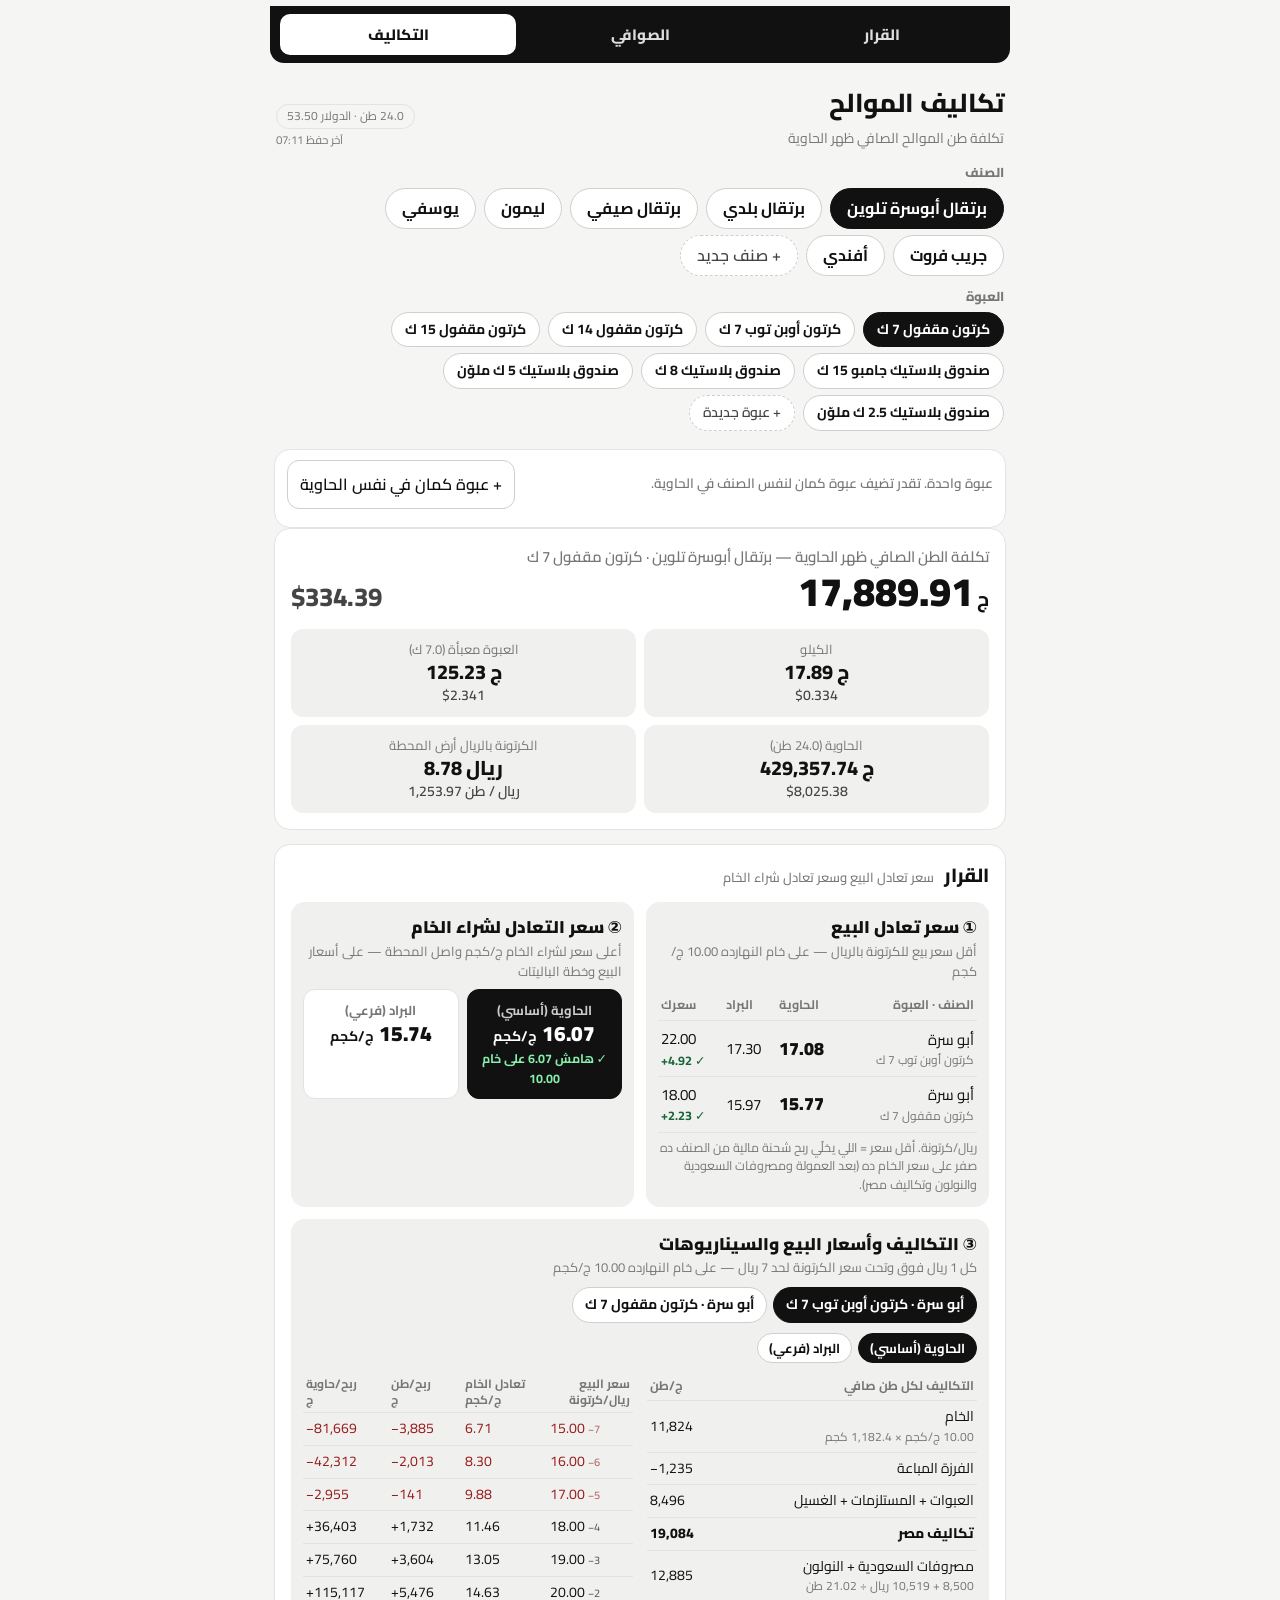
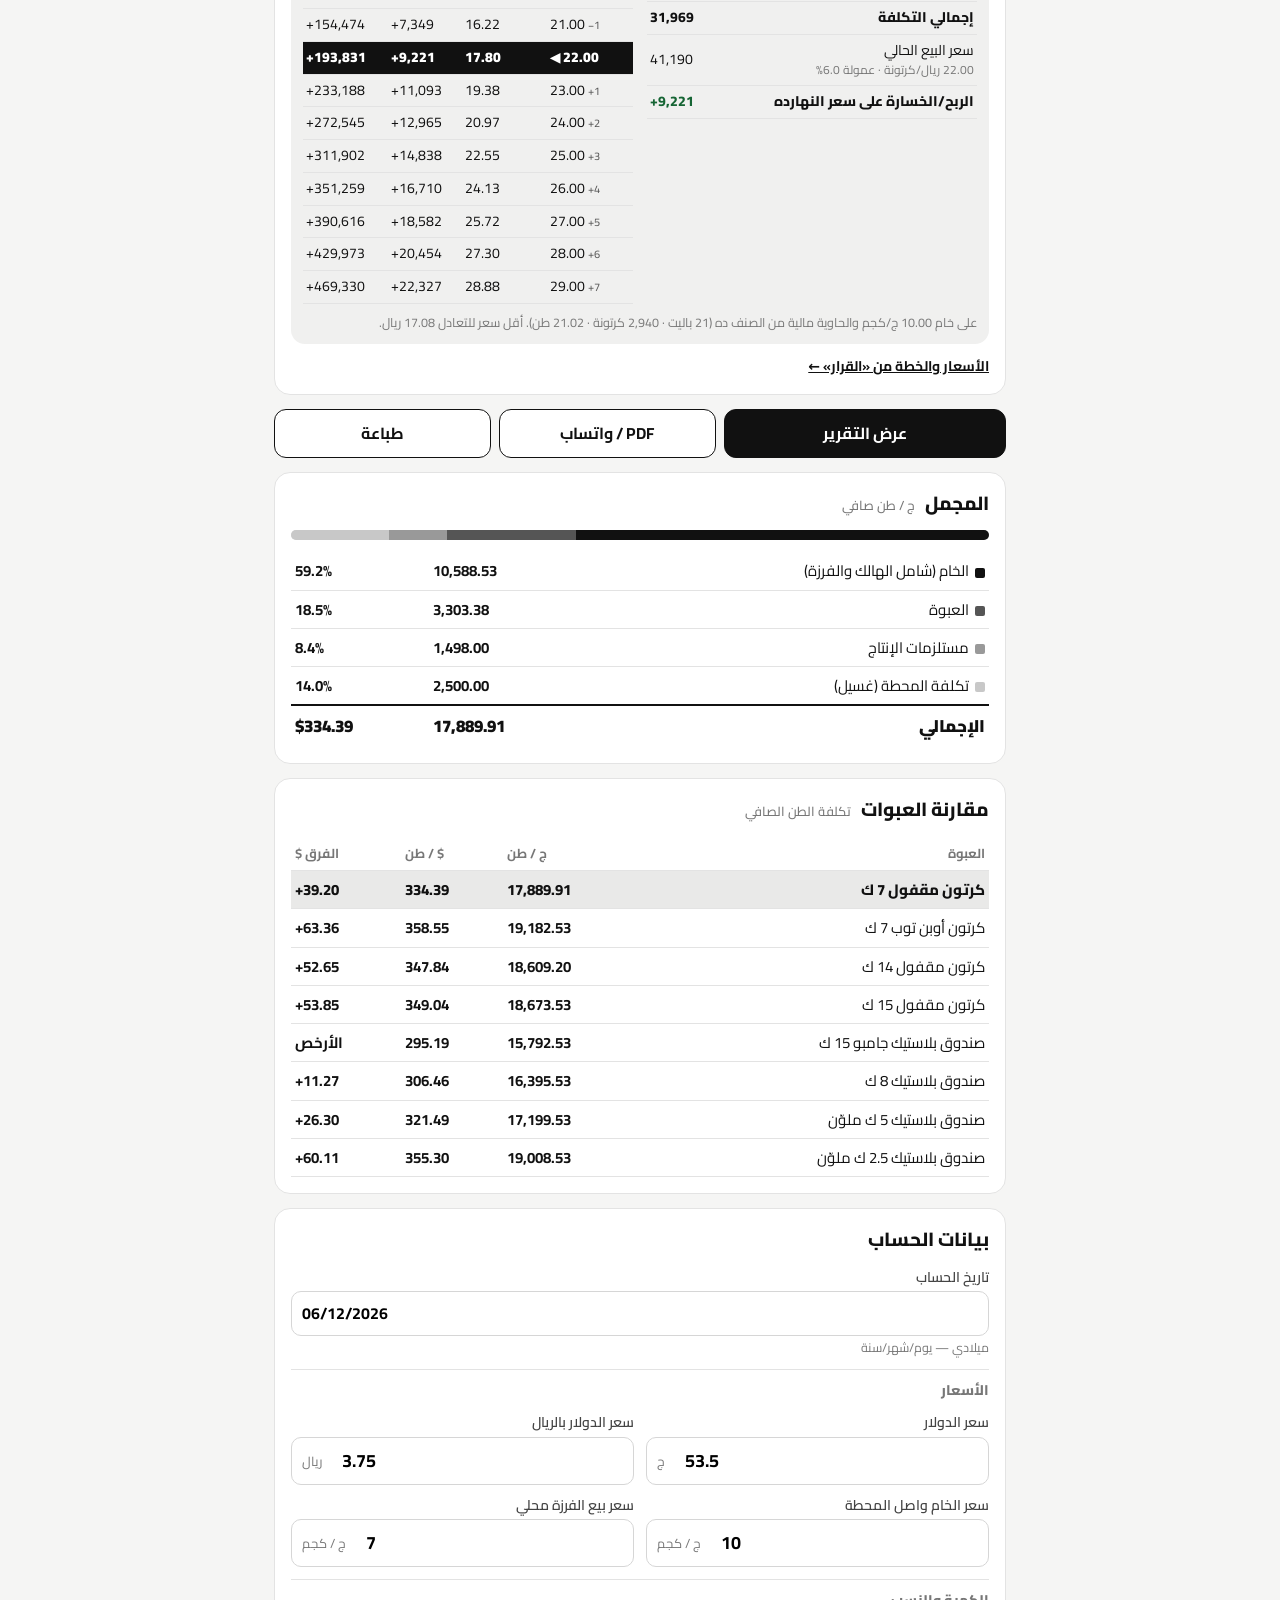
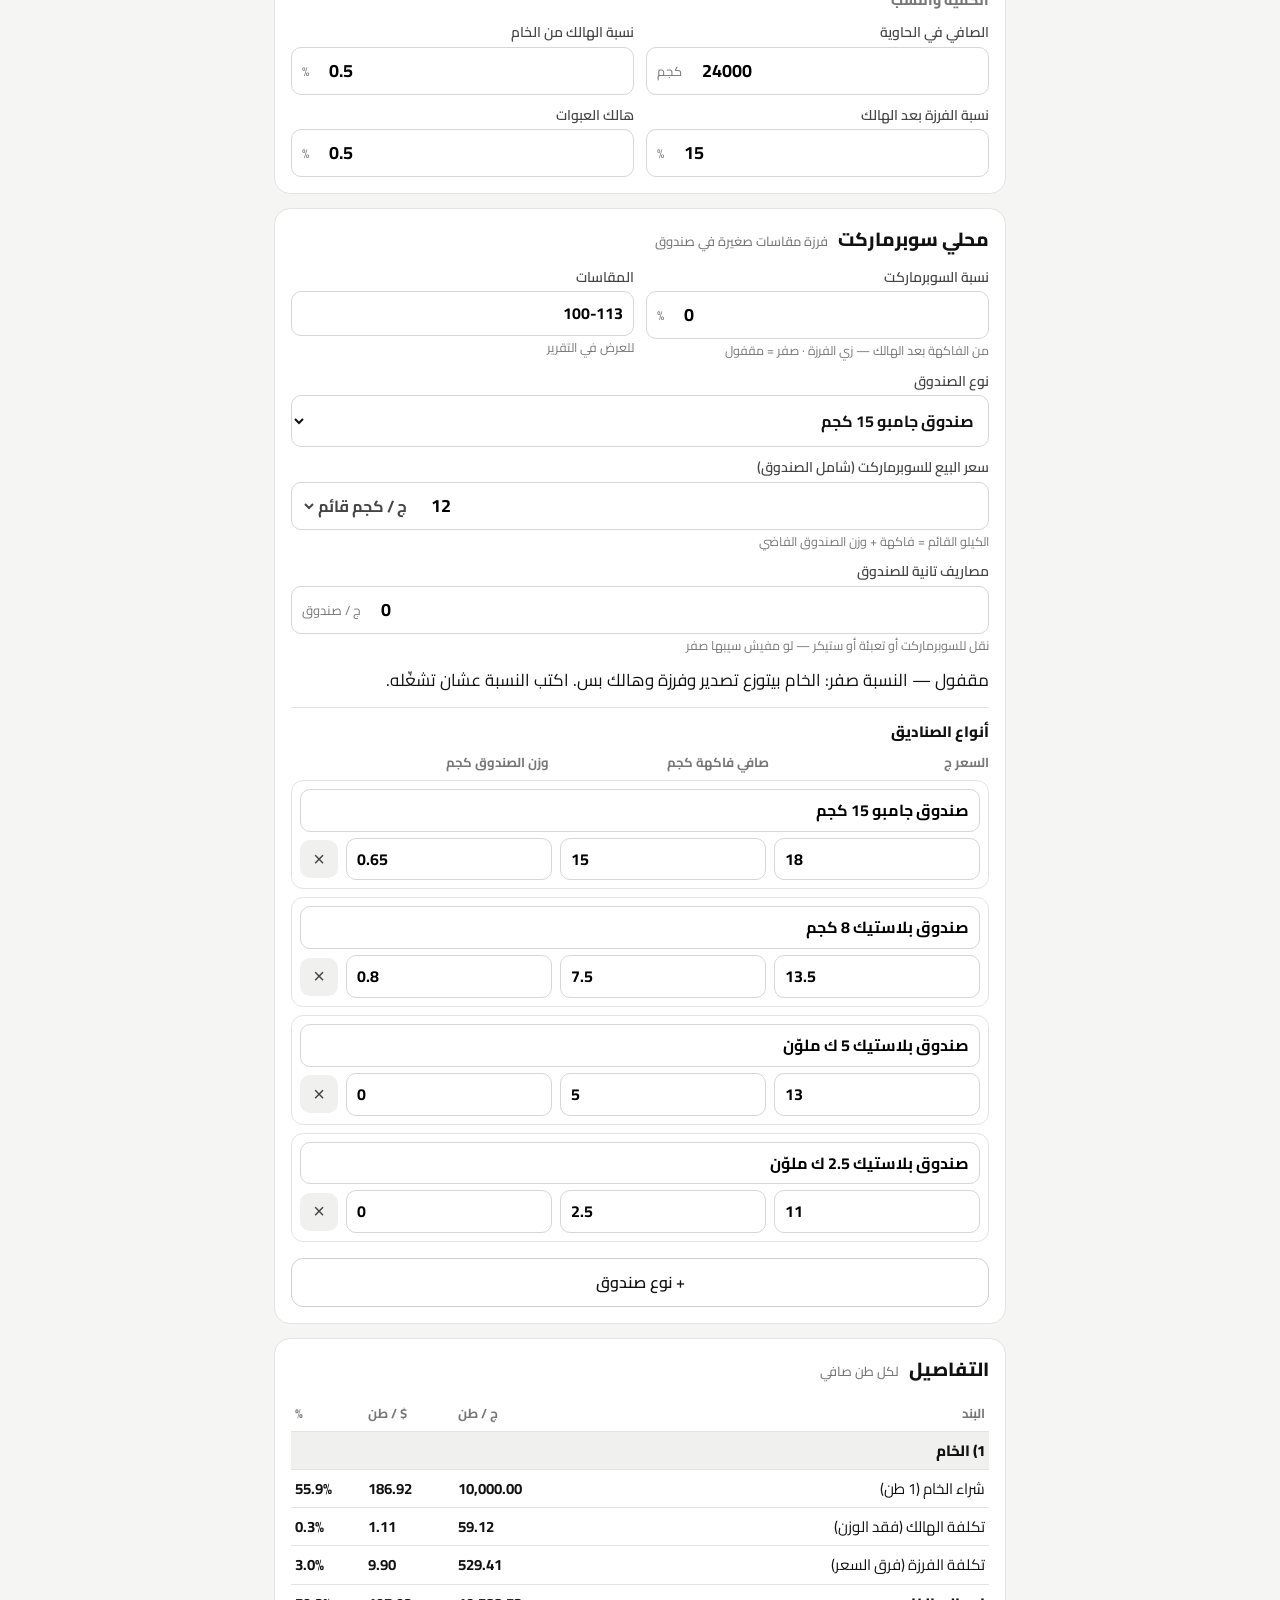
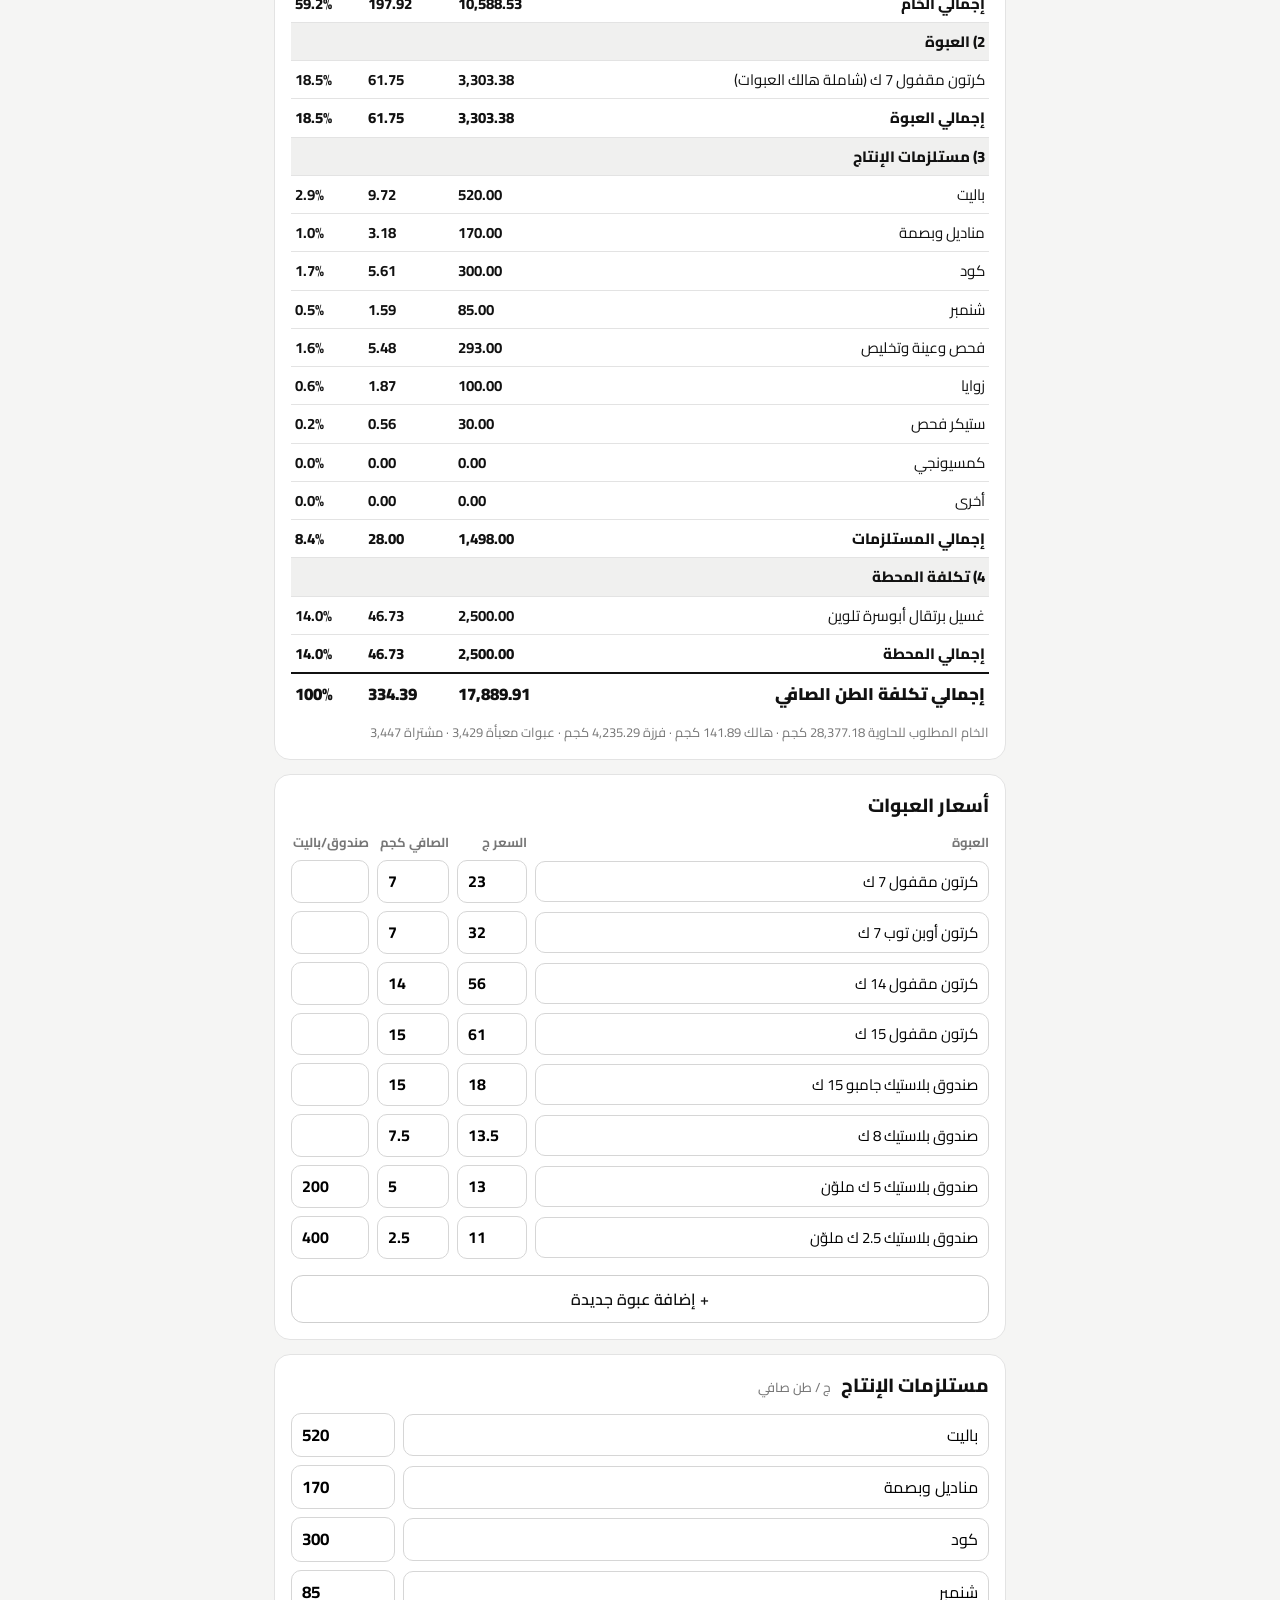
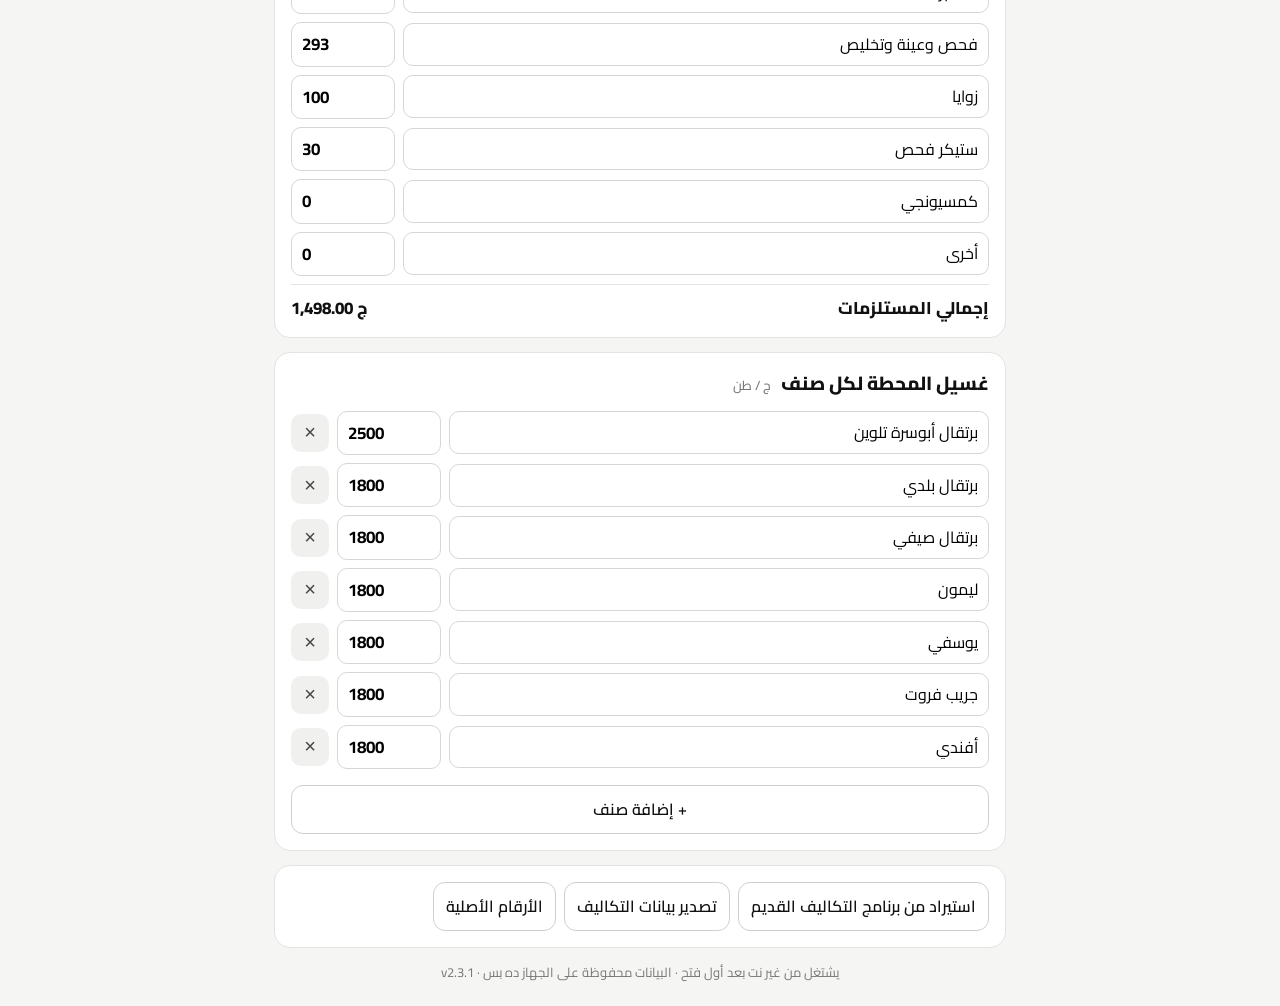
==== commit 980ee3fa: "v2.3.1: سطر «الموزّع … من الحاوية» بخانتين عشريتين (23.52 من 23.52 مش 23.5)" ====
--- a/costs.html
+++ b/costs.html
@@ -318,7 +318,7 @@
 <script src="nav.js?v=231"></script>
 <script src="costs-core.js?v=231"></script>
 <script src="pdf-share.js"></script>
-<script src="costs-app.js?v=230"></script>
+<script src="costs-app.js?v=231"></script>
 <script src="be-core.js?v=220"></script>
 <script src="costs-io.js?v=230"></script>
 <script src="exp-migrate.js?v=201"></script>
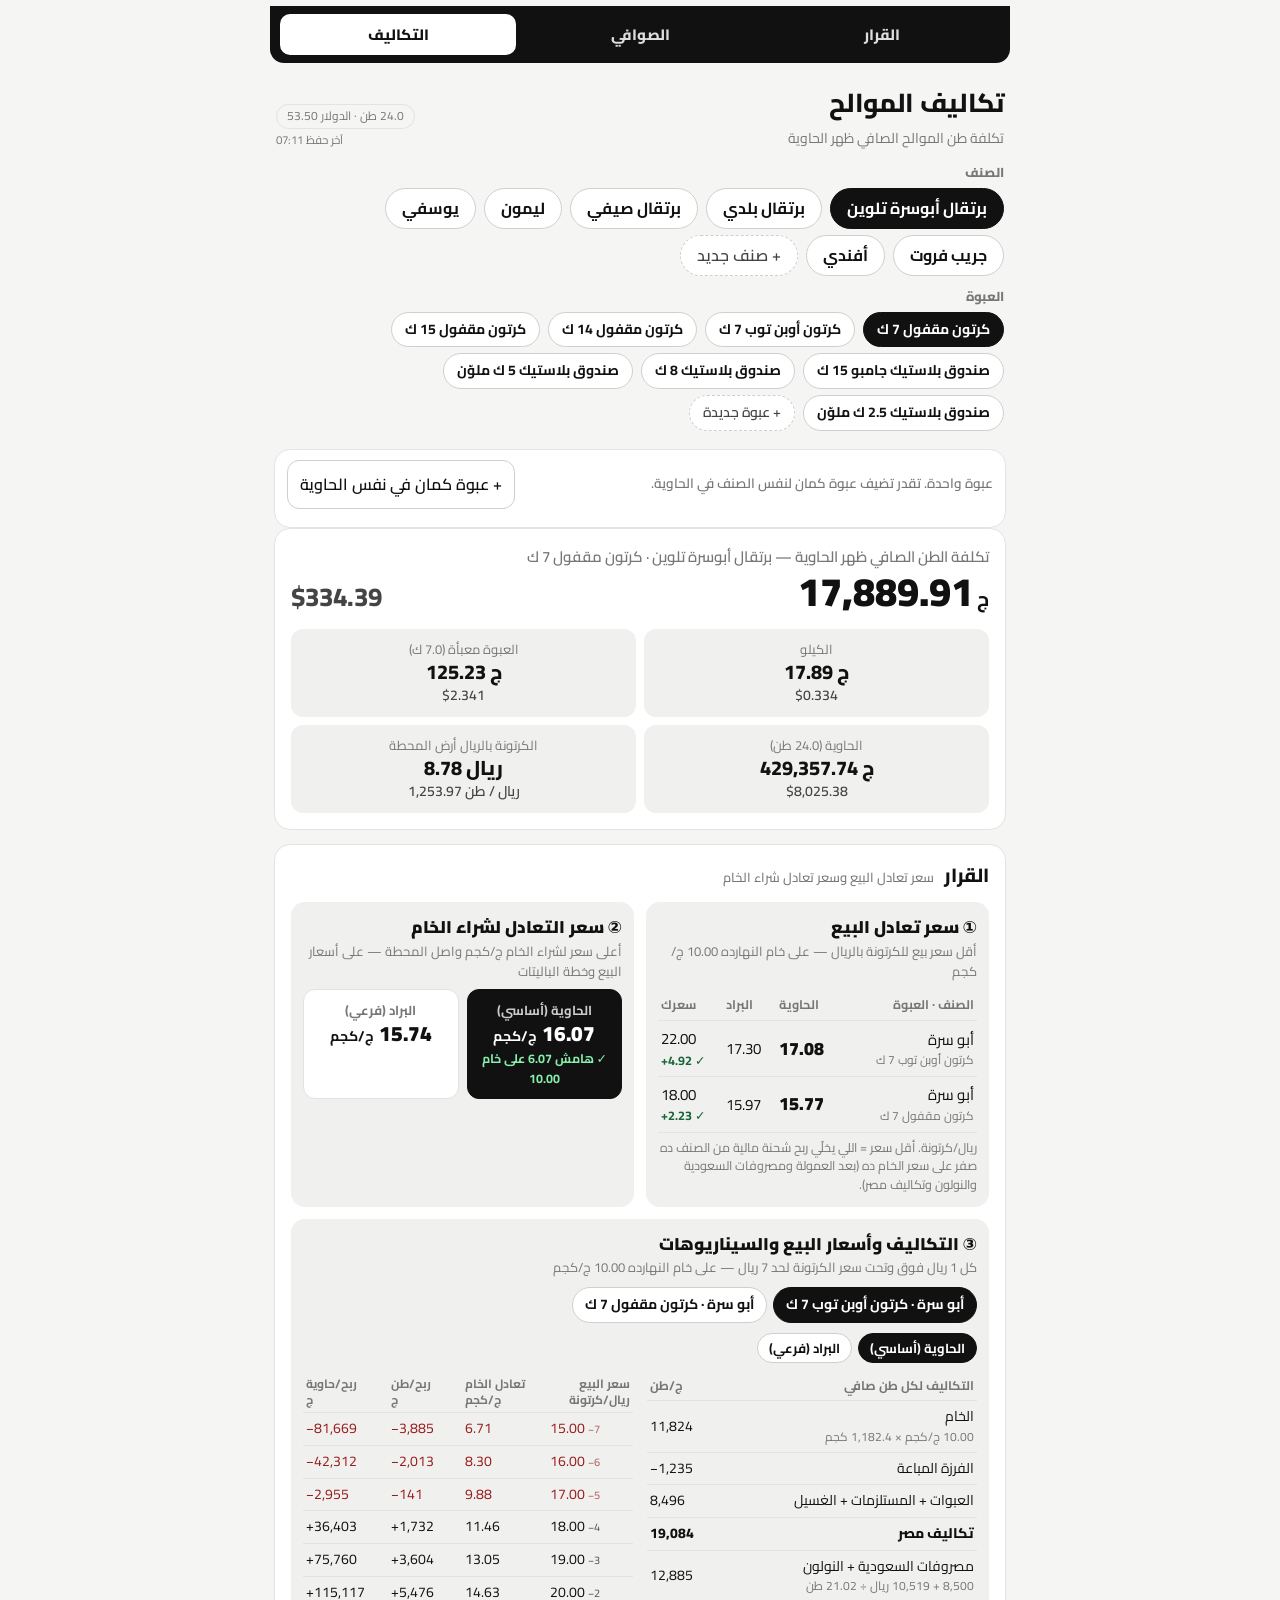
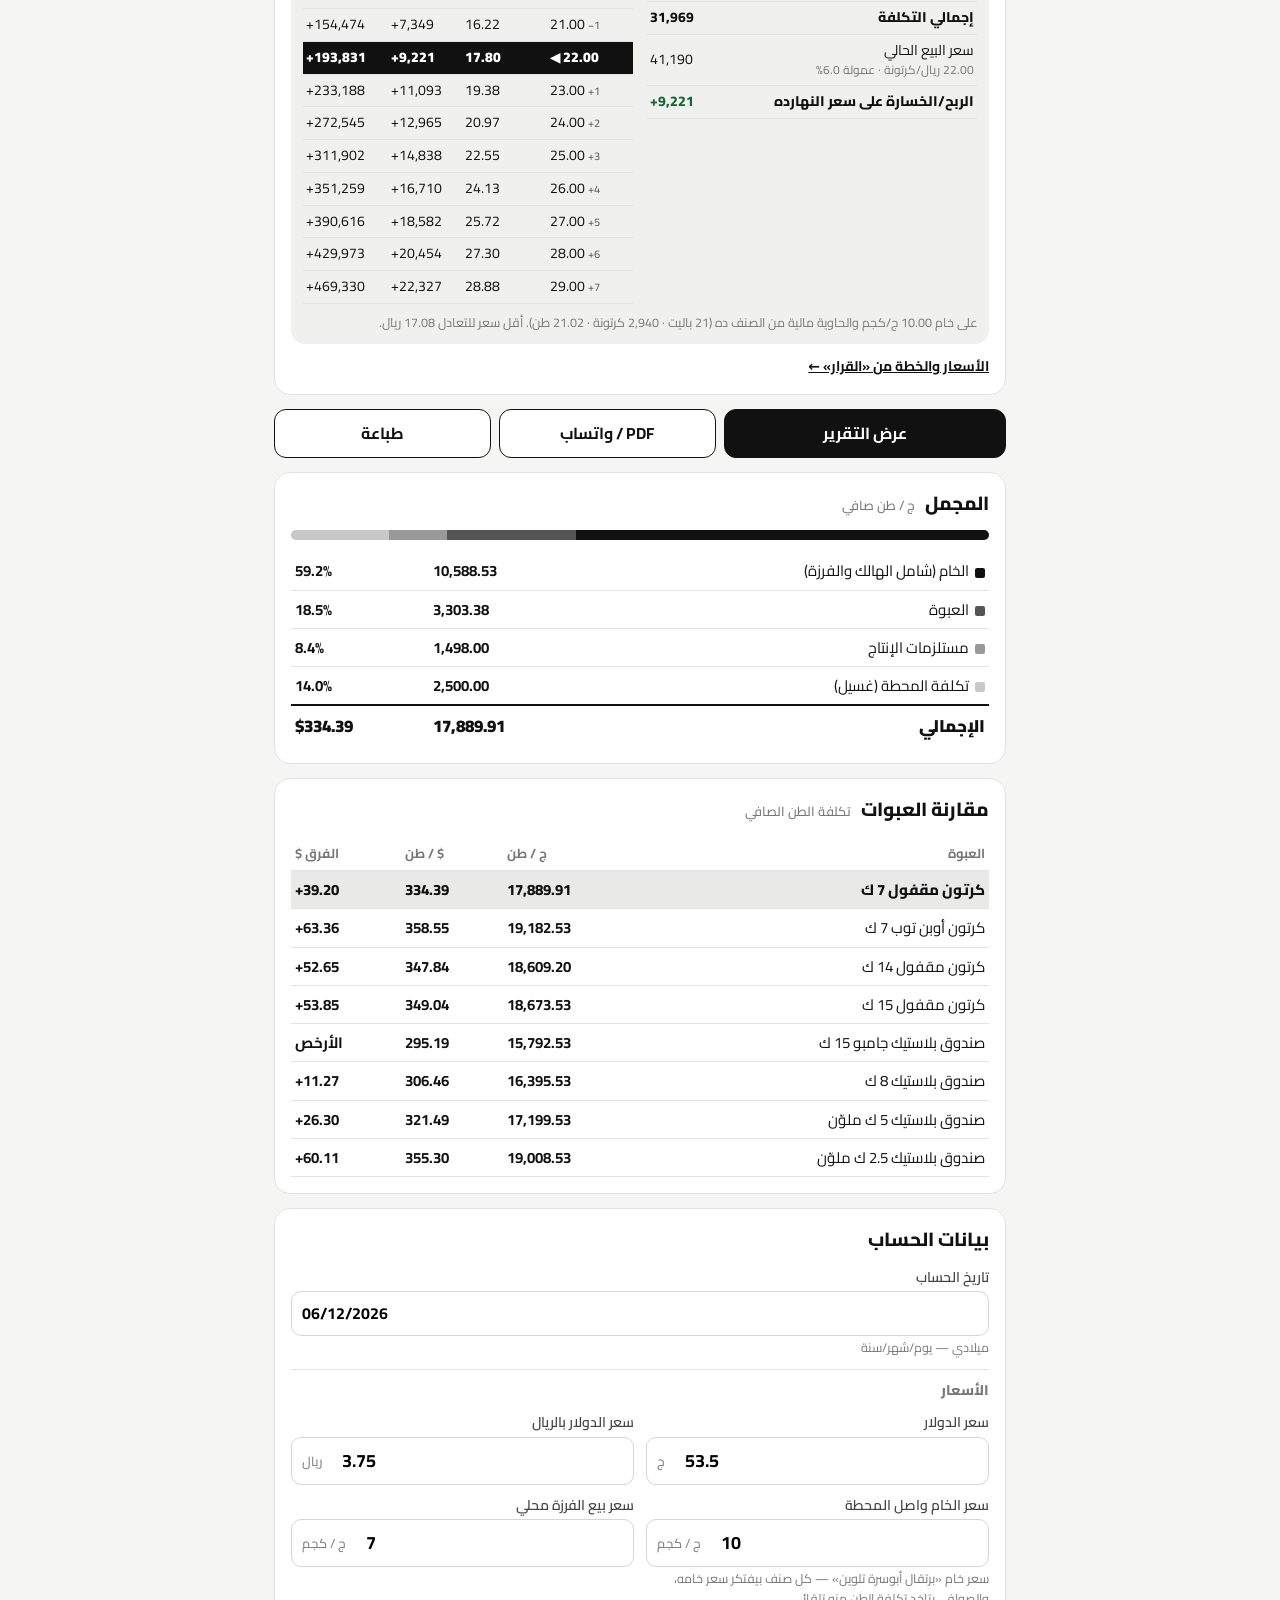
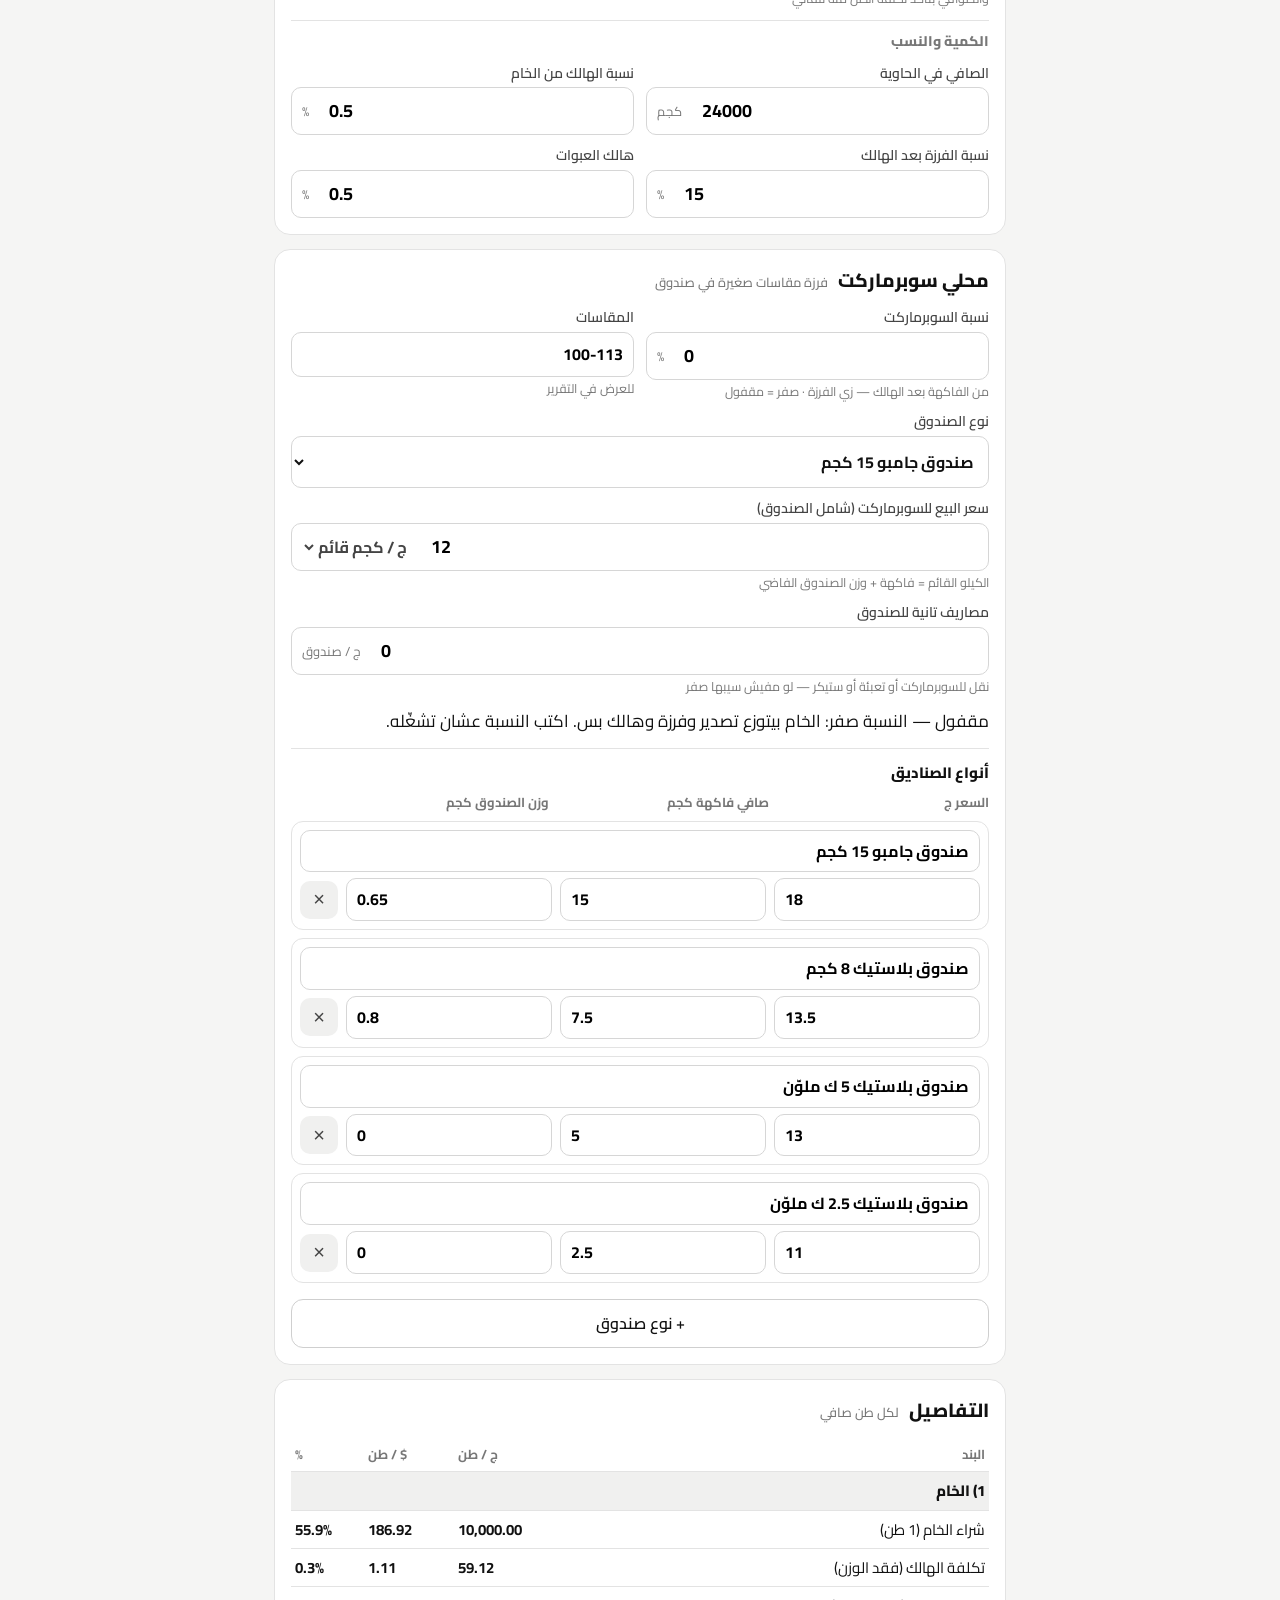
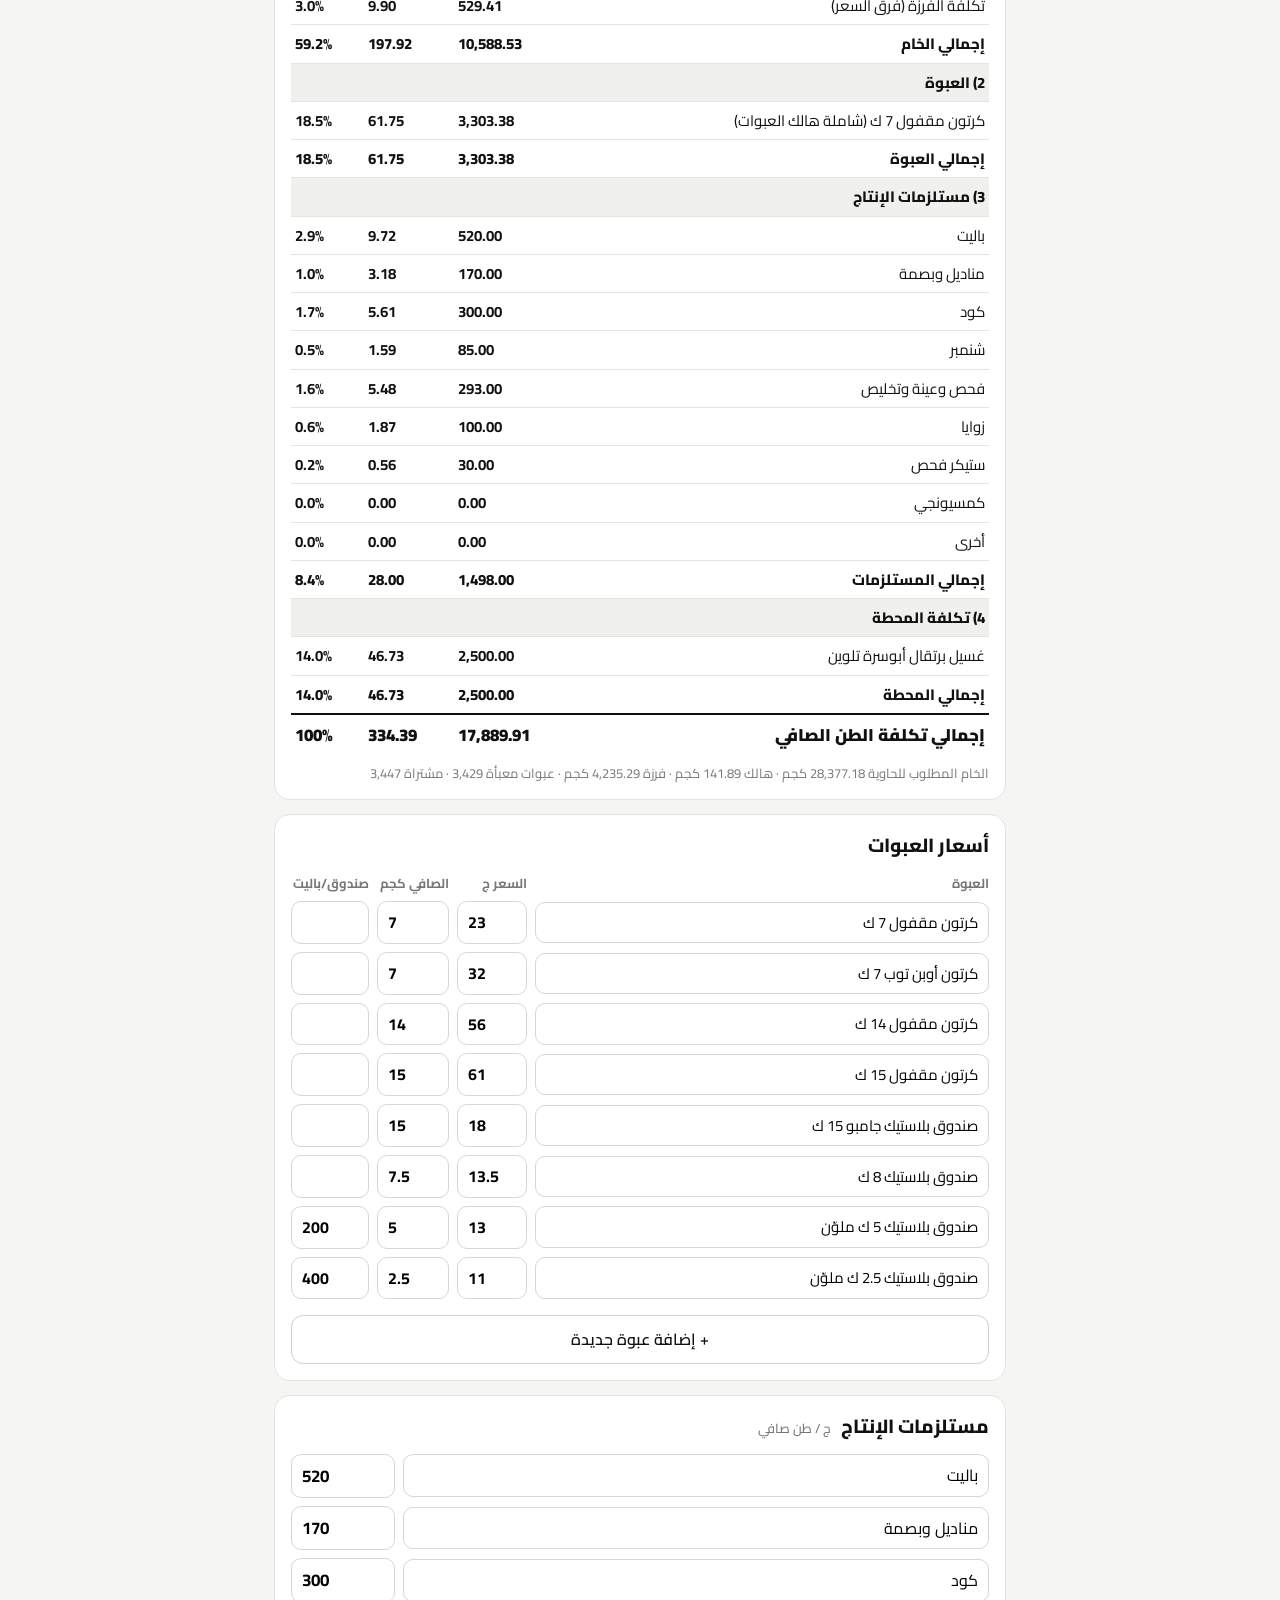
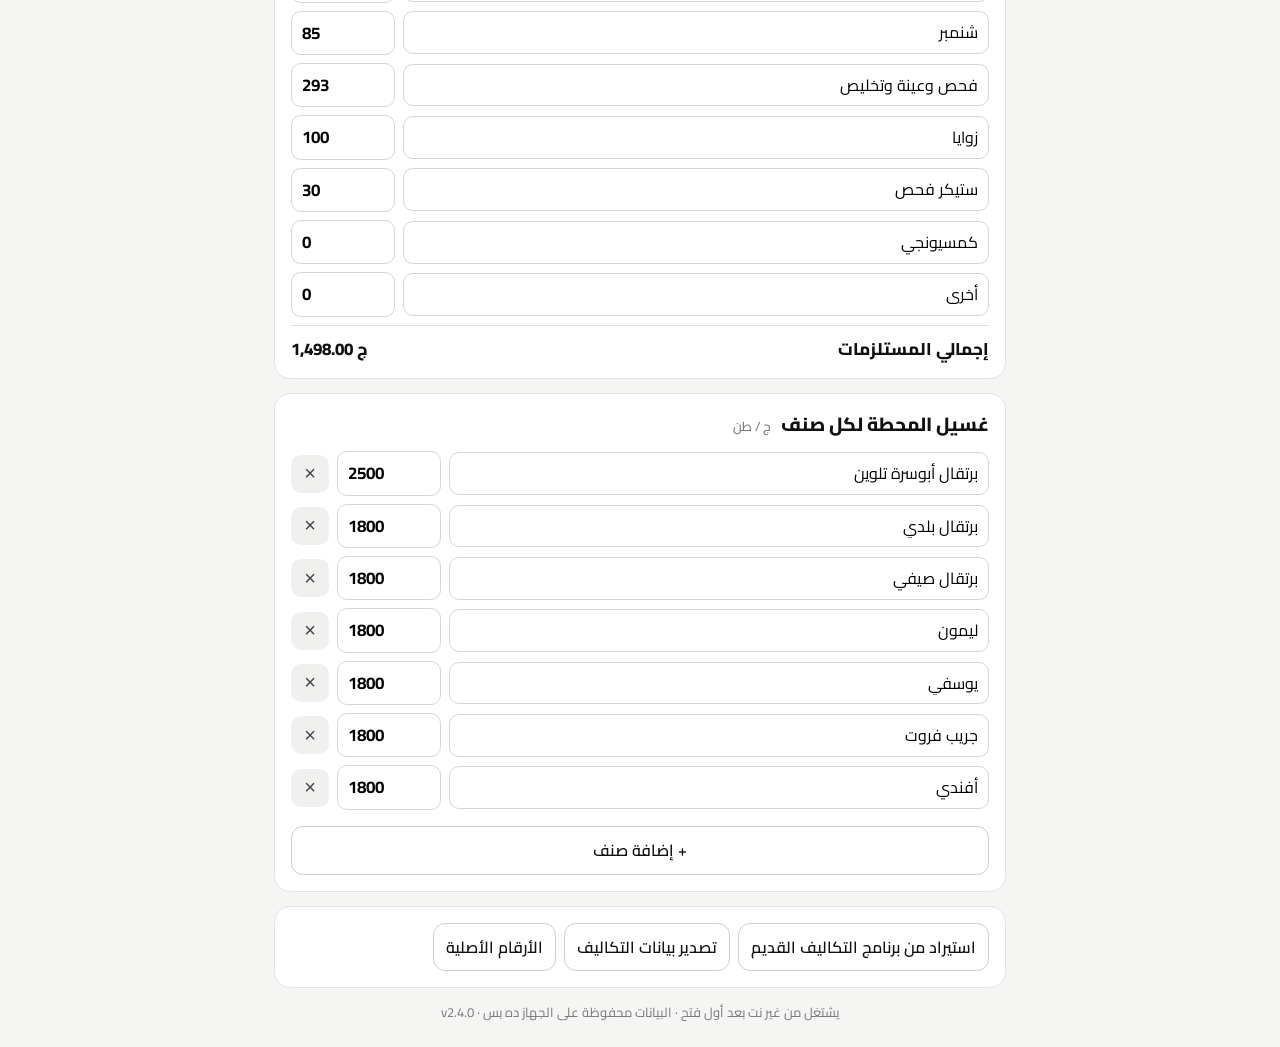
==== commit 887c13e8: "v2.4.0: تكلفة الطن في الصوافي تلقائي من التكاليف حسب الصنف والعبوة وقابلة للتعديل (↺ رجوع للتلقائي)؛" ====
--- a/costs.html
+++ b/costs.html
@@ -318,7 +318,7 @@
 <script src="nav.js?v=231"></script>
 <script src="costs-core.js?v=231"></script>
 <script src="pdf-share.js"></script>
-<script src="costs-app.js?v=231"></script>
+<script src="costs-app.js?v=240"></script>
 <script src="be-core.js?v=220"></script>
 <script src="costs-io.js?v=230"></script>
 <script src="exp-migrate.js?v=201"></script>
@@ -326,7 +326,7 @@
 <script src="be-two.js?v=220"></script>
 <script src="costs-two.js?v=220"></script>
 <script>
-if('serviceWorker' in navigator){window.addEventListener('load',function(){navigator.serviceWorker.register('sw.js?v=231').then(function(r){r.update&&r.update().catch(function(){});setInterval(function(){r.update().catch(function(){})},3600000)}).catch(function(){});var had=!!navigator.serviceWorker.controller;navigator.serviceWorker.addEventListener('controllerchange',function(){if(had&&!window.__rl){window.__rl=1;location.reload()}})})}
+if('serviceWorker' in navigator){window.addEventListener('load',function(){navigator.serviceWorker.register('sw.js?v=240').then(function(r){r.update&&r.update().catch(function(){});setInterval(function(){r.update().catch(function(){})},3600000)}).catch(function(){});var had=!!navigator.serviceWorker.controller;navigator.serviceWorker.addEventListener('controllerchange',function(){if(had&&!window.__rl){window.__rl=1;location.reload()}})})}
 </script>
 </body>
 </html>
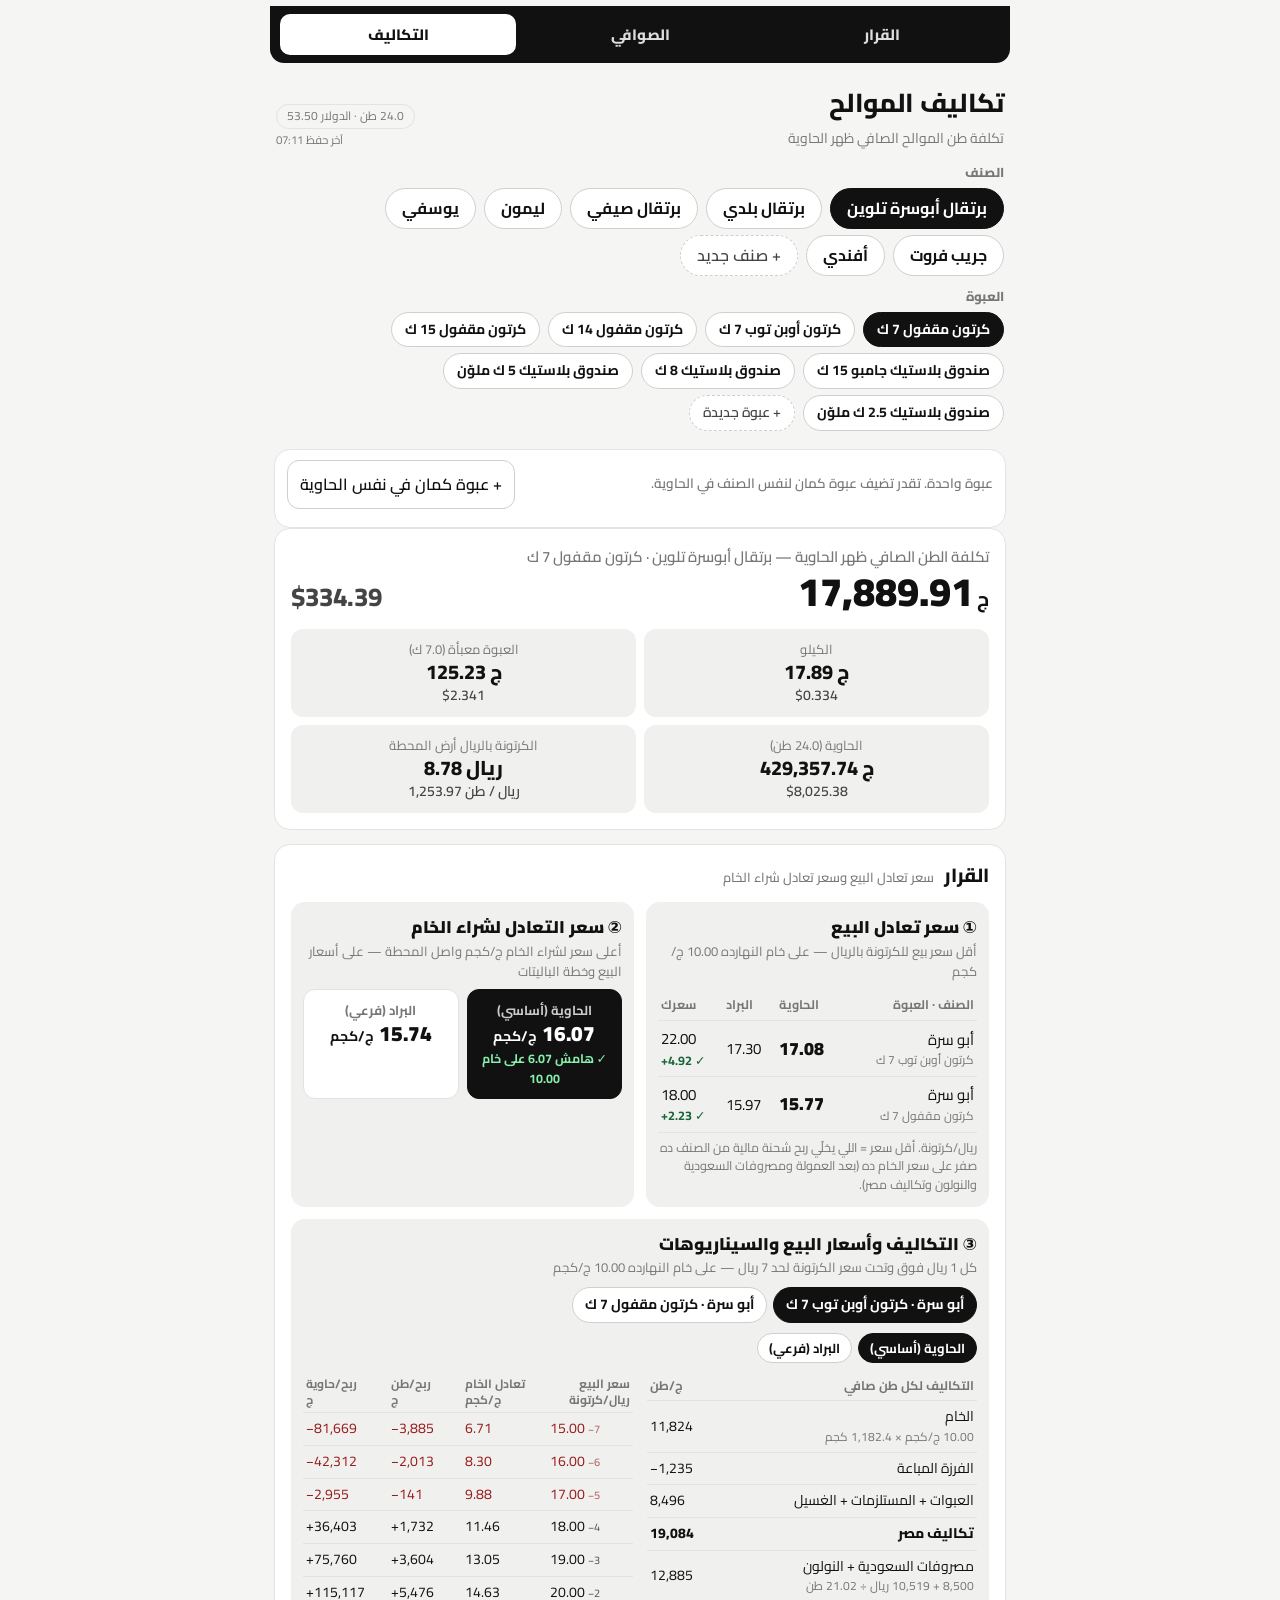
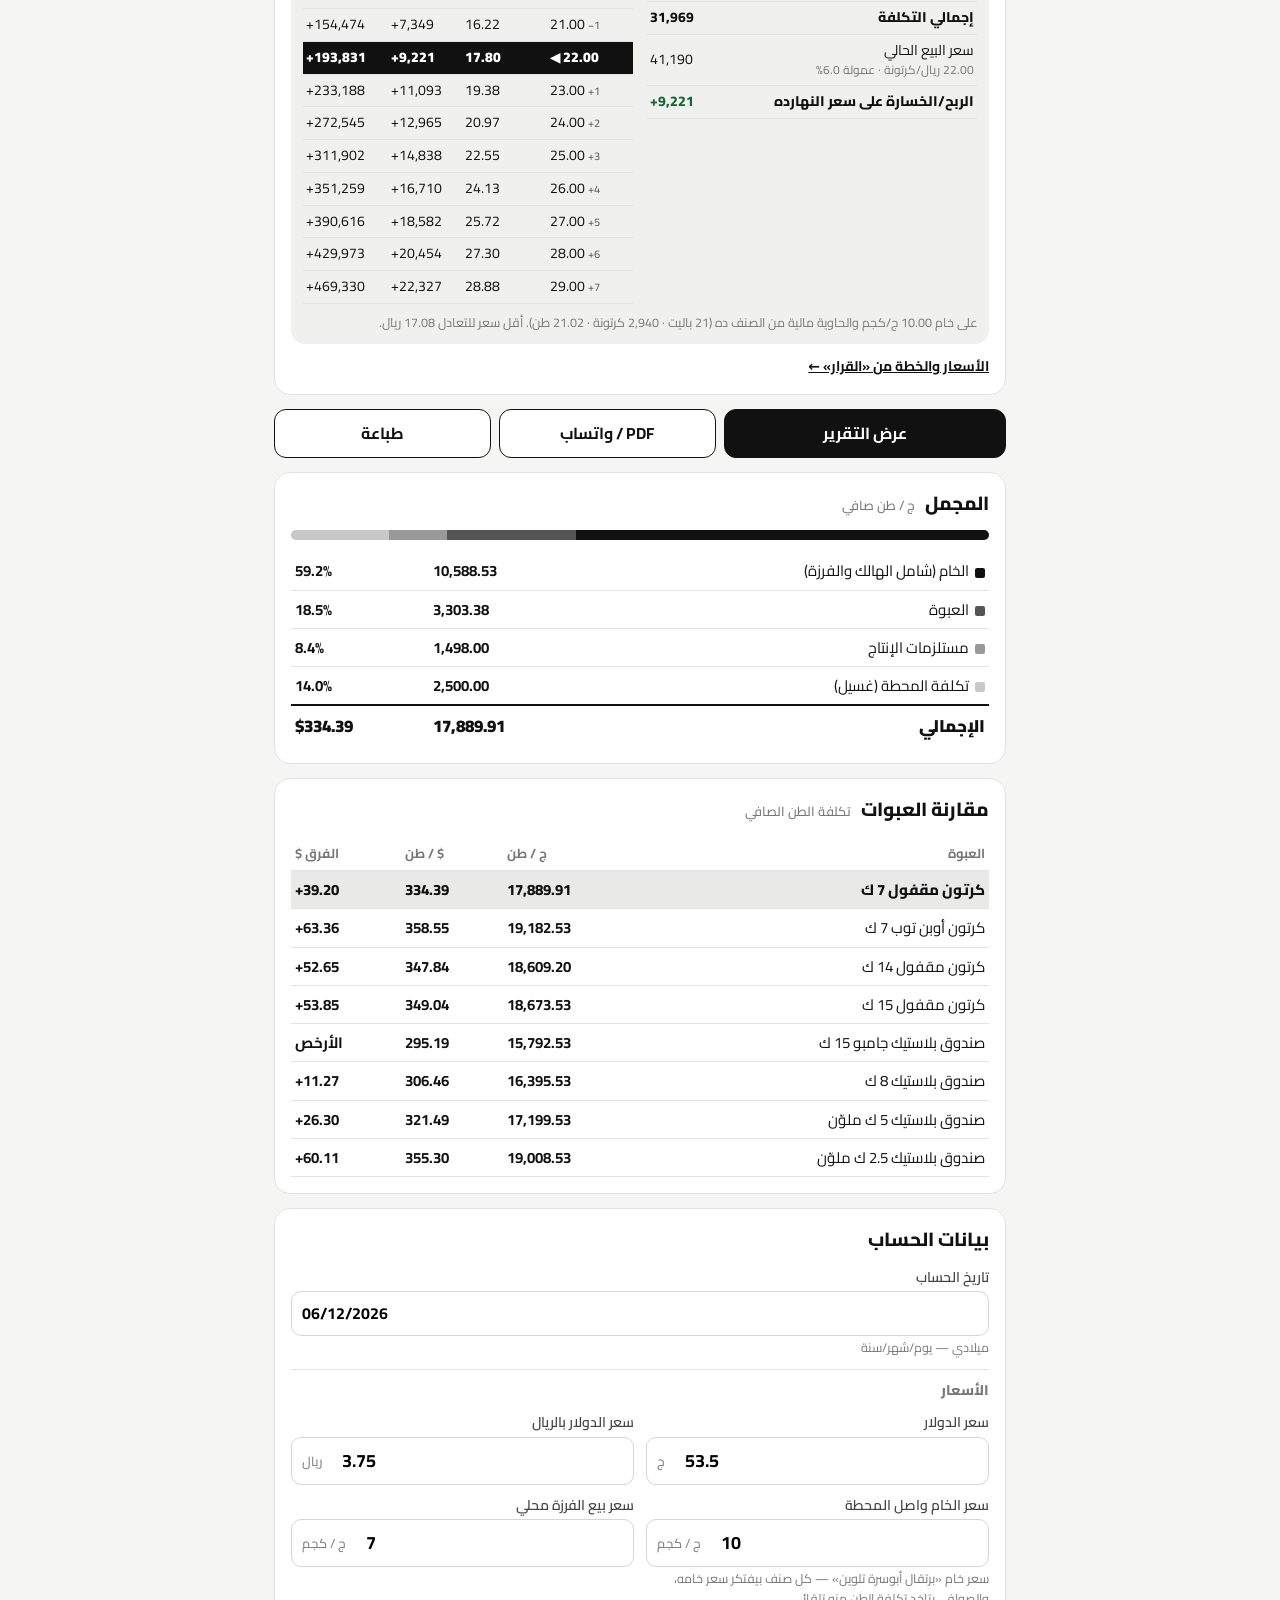
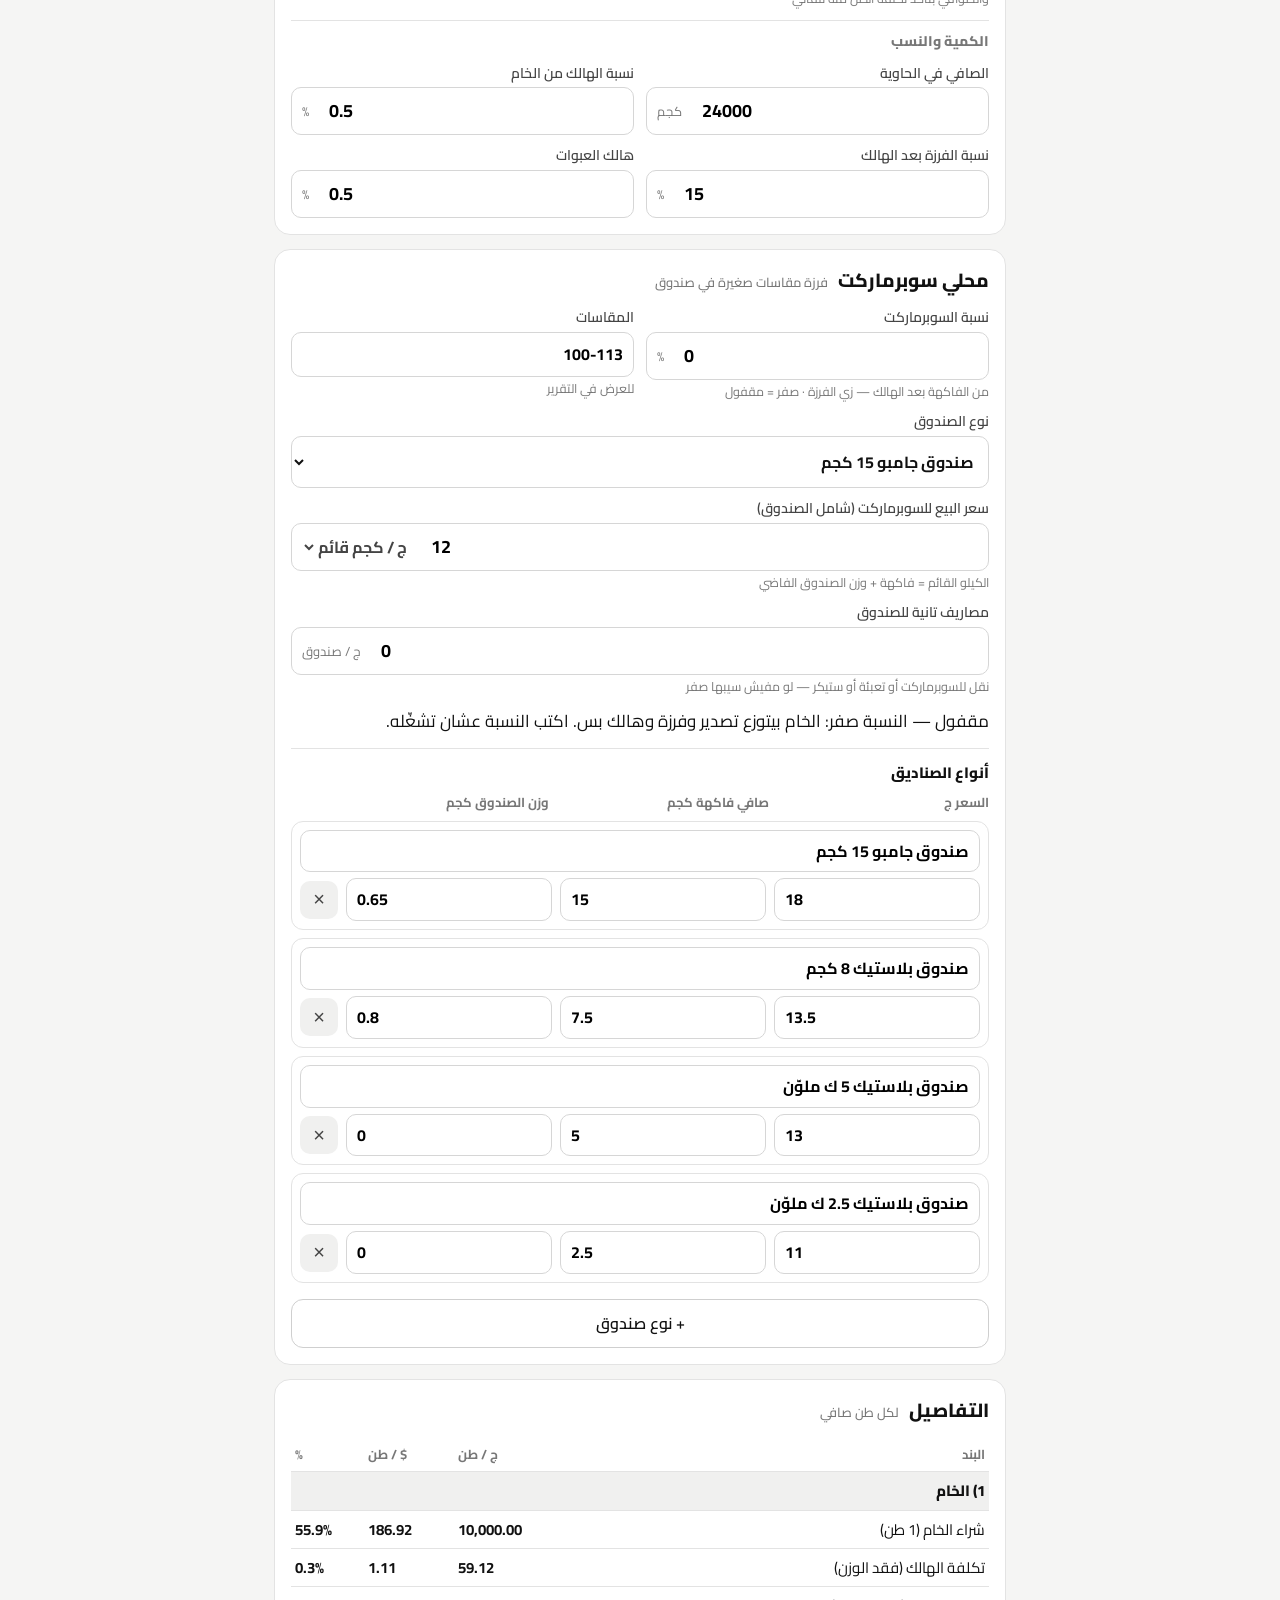
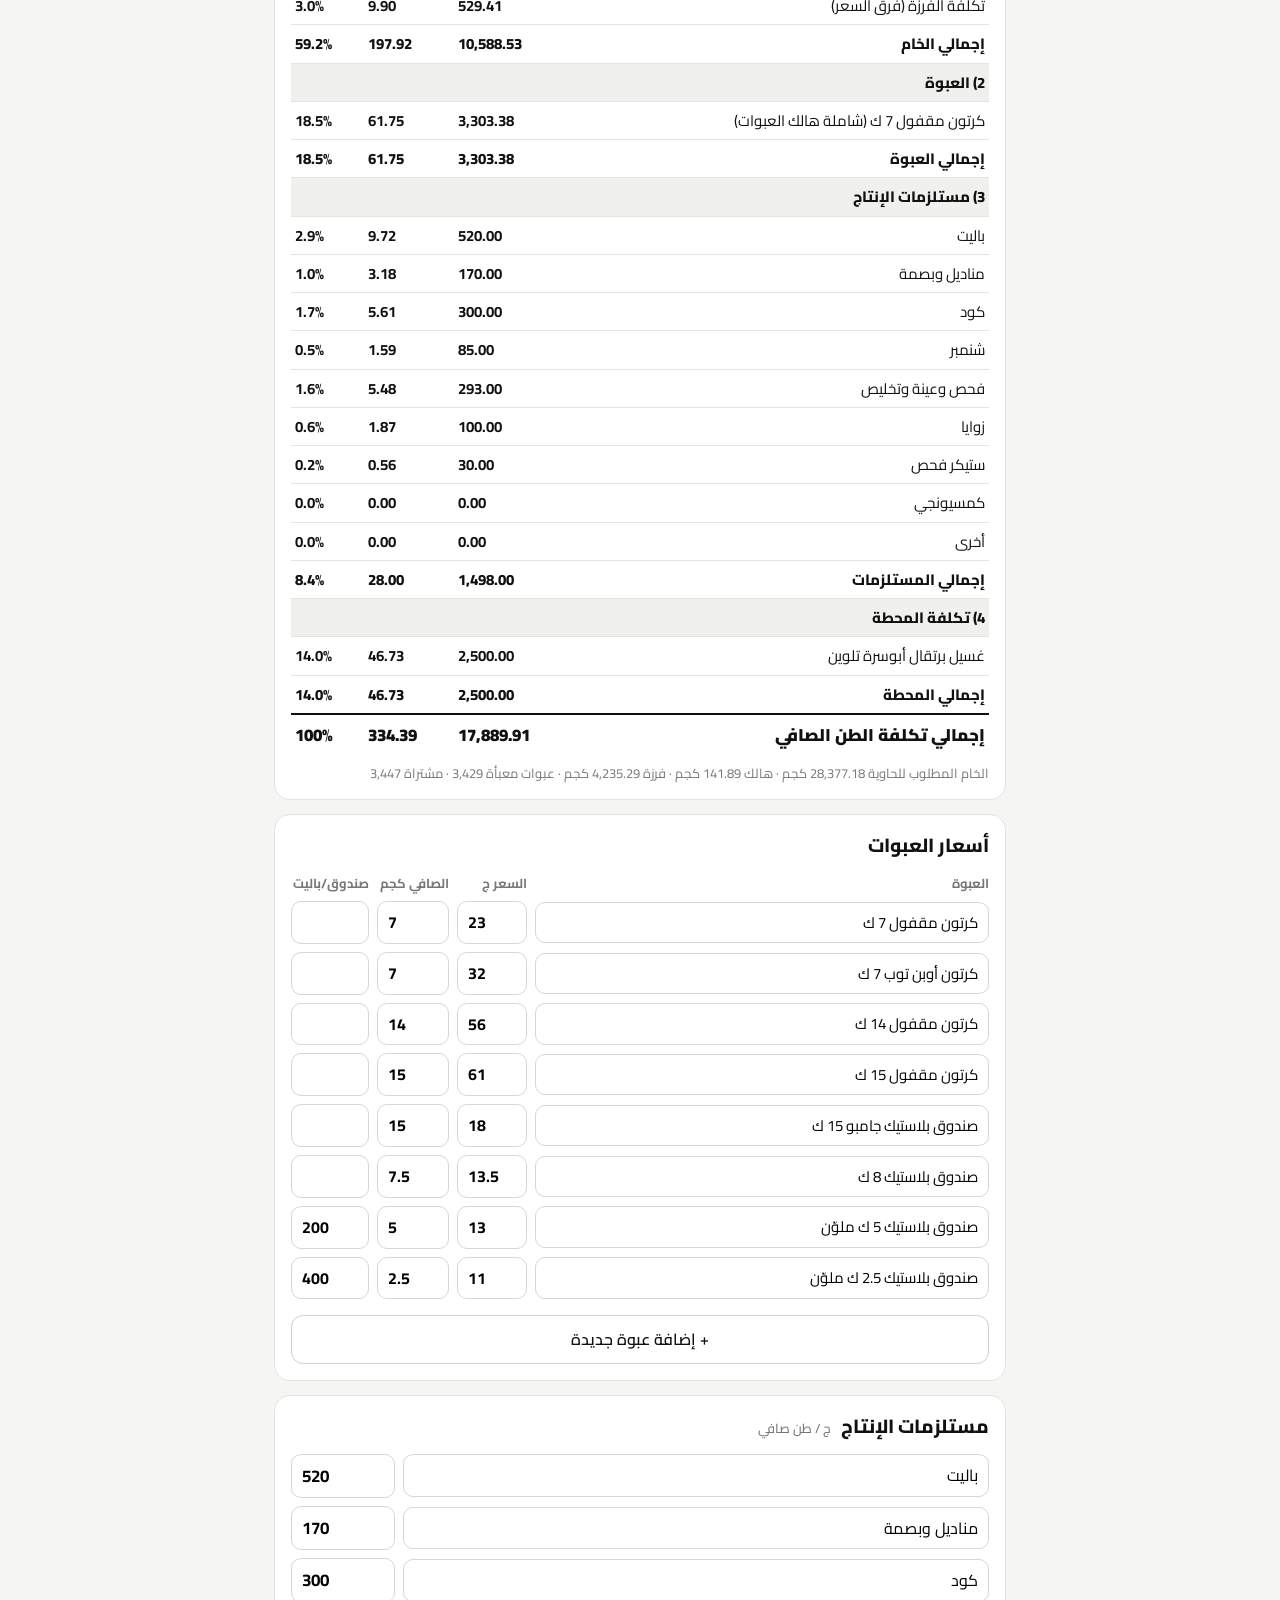
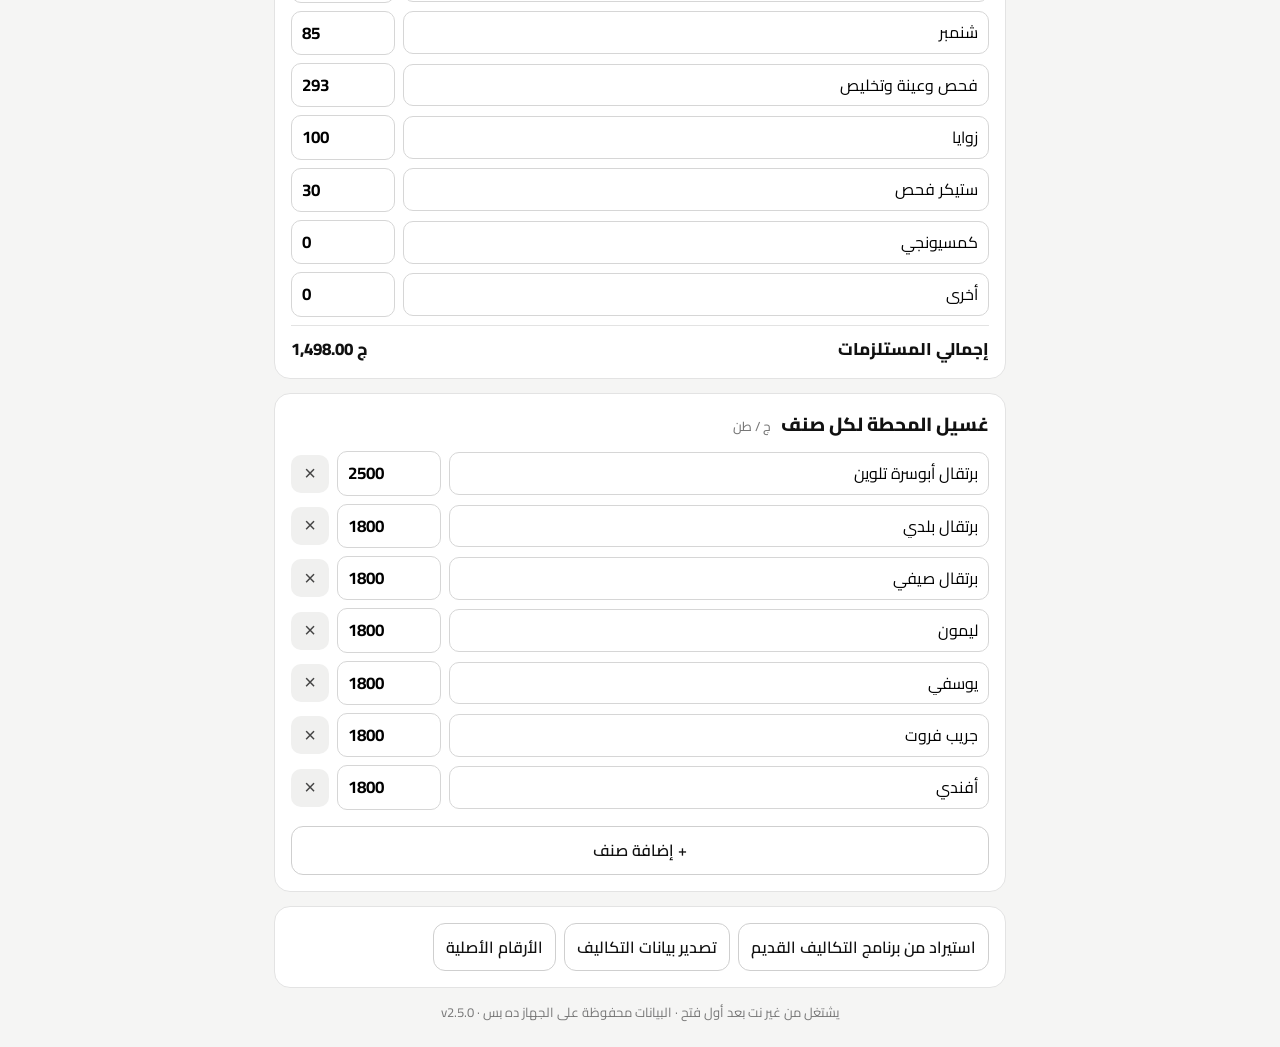
==== commit 27c9bf19: "v2.5.0: القرار — اسأل القرار (تعادل الخام/أقل سعر بيع لكل صنف×عبوة)، الاحتمالات lognormal، الحساسية،" ====
--- a/costs.html
+++ b/costs.html
@@ -242,6 +242,31 @@
 .sc-t td small{display:inline;font-size:11px;color:inherit;opacity:.7}.sc-c tr.s td{font-weight:800;border-top:1.5px solid #999}
 @media (max-width:420px){.sc-t td,.sc-c td{font-size:13px;padding:5px 2px}}
 @media print{.two,#two,#costsDec{display:none!important}}
+/* v2.5.0 ④–⑦ اسأل القرار · الاحتمالات · الحساسية · كل الأصناف */
+.mx h2.mx-h2{margin-top:18px;border-top:1px solid var(--line,#e3e3e3);padding-top:14px}
+.mx-pick{display:grid;grid-template-columns:minmax(0,1fr) minmax(0,1fr);gap:8px 10px;margin-bottom:8px}.mx-pick.two{align-items:end}
+.mx-f{display:flex;flex-direction:column;gap:3px;font-size:13px;color:var(--ink2,#444);font-weight:700;min-width:0}.mx-f small{font-weight:500;color:var(--mut,#777)}
+.mx-f select,.mx-f input,.mx-ri input,.mx-ov input,.mx-tg input{font:inherit;font-size:16px;padding:8px;border:1.5px solid #d6d6d6;border-radius:10px;width:100%;box-sizing:border-box;background:#fff;color:#111;min-width:0}
+.mxin{text-align:center;direction:ltr;font-weight:800}.mxin.big{font-size:20px}.mxin.auto{background:#f3f3f2}.mxin.bad{border-color:#b00;background:#fff3f3}
+.mx-tg{display:flex;flex-wrap:wrap;align-items:center;gap:6px;margin:4px 0 10px;font-size:13px;font-weight:700;color:var(--mut,#777)}.mx-tg input{width:110px}
+.mx-ch{display:flex;gap:6px}
+.mx-rev{margin-top:8px;font-size:14px;line-height:1.6;background:#fff;border:1px solid var(--line,#e3e3e3);border-radius:12px;padding:8px 10px}.mx-rev.sm{font-size:13px;background:transparent;border:0;padding:4px 0}
+.mx-k{grid-template-columns:1fr 1fr}.mx-k .kpi b{font-size:19px}
+.mx-pt td,.mx-sn td,.mx-ov td{font-size:13.5px}.mx-pt tr.cur td{background:#111;color:#fff;font-weight:900}.mx-pt tr.neg td{color:#991b1b}.mx-pt tr.cur.neg td{color:#fca5a5}.mx-pt td small{display:inline;color:inherit;opacity:.75}
+.mx-bar{display:inline-block;width:56px;height:8px;background:#e3e3e3;border-radius:4px;margin-inline-end:6px;vertical-align:middle;overflow:hidden}.mx-bar i{display:block;height:100%;background:#111}
+.mx-tor{display:flex;height:6px;margin-top:4px;background:#f0f0ef;border-radius:3px;overflow:hidden;direction:ltr;justify-content:center}.mx-tor i{display:block;height:100%}.mx-tor i.dn{margin-left:auto}.mx-tor i.up{margin-right:auto}
+.mx-ov td.vh{text-align:center}.mx-ov input.raw{width:78px;padding:6px}.mx-ov td small{display:block;font-size:11.5px}.mx-ov td b{font-size:16px}.mx-ov em{font-style:normal;font-size:12px;font-weight:800;display:block}
+.mx .ok2,.mx-ov .ok2,.mx-ro .ok2{color:#166534}.mx .bad2,.mx-ro .bad2{color:#991b1b}
+.mx-vars{margin-top:10px}
+.mx-row{border:1px solid var(--line,#e3e3e3);border-radius:12px;padding:10px;margin-bottom:8px;background:#fff}
+.mx-rh{display:flex;justify-content:space-between;align-items:center;gap:6px;margin-bottom:6px}.mx-rh b{font-size:15px}
+.mx-ri{display:grid;grid-template-columns:1fr 1fr;gap:8px}.mx-ri label{display:flex;flex-direction:column;gap:3px;font-size:12px;color:var(--mut,#777);font-weight:700}
+.mx-ro{display:grid;grid-template-columns:repeat(3,1fr);gap:6px;margin-top:8px;text-align:center}.mx-ro>div{background:var(--soft,#f0f0ef);border-radius:10px;padding:6px 4px}.mx-ro>div>span{display:block;font-size:11.5px;color:var(--mut,#777);font-weight:700}.mx-ro>div>b{display:block;font-size:17px;font-weight:900;color:#111}
+.mx-ro>em{grid-column:1/-1;font-style:normal;font-size:12.5px;font-weight:800}.mx-ro .sm2{grid-column:1/-1;color:var(--mut,#777);font-size:13px}
+.mx .hint{font-size:12.5px;line-height:1.55;color:var(--mut,#777);margin-top:6px}
+.mx-more{margin-top:6px}.mx-more>summary{cursor:pointer;font-weight:800;font-size:14px;padding:8px 2px;color:var(--ink2,#444)}
+.mx-tor i.neg{background:#991b1b}.mx-tor i.pos{background:#166534}
+@media print{.mx{display:none!important}}
 </style>
 </head>
 <body>
@@ -318,7 +343,7 @@
 <script src="nav.js?v=231"></script>
 <script src="costs-core.js?v=231"></script>
 <script src="pdf-share.js"></script>
-<script src="costs-app.js?v=240"></script>
+<script src="costs-app.js?v=250"></script>
 <script src="be-core.js?v=220"></script>
 <script src="costs-io.js?v=230"></script>
 <script src="exp-migrate.js?v=201"></script>
@@ -326,7 +351,7 @@
 <script src="be-two.js?v=220"></script>
 <script src="costs-two.js?v=220"></script>
 <script>
-if('serviceWorker' in navigator){window.addEventListener('load',function(){navigator.serviceWorker.register('sw.js?v=240').then(function(r){r.update&&r.update().catch(function(){});setInterval(function(){r.update().catch(function(){})},3600000)}).catch(function(){});var had=!!navigator.serviceWorker.controller;navigator.serviceWorker.addEventListener('controllerchange',function(){if(had&&!window.__rl){window.__rl=1;location.reload()}})})}
+if('serviceWorker' in navigator){window.addEventListener('load',function(){navigator.serviceWorker.register('sw.js?v=250').then(function(r){r.update&&r.update().catch(function(){});setInterval(function(){r.update().catch(function(){})},3600000)}).catch(function(){});var had=!!navigator.serviceWorker.controller;navigator.serviceWorker.addEventListener('controllerchange',function(){if(had&&!window.__rl){window.__rl=1;location.reload()}})})}
 </script>
 </body>
 </html>
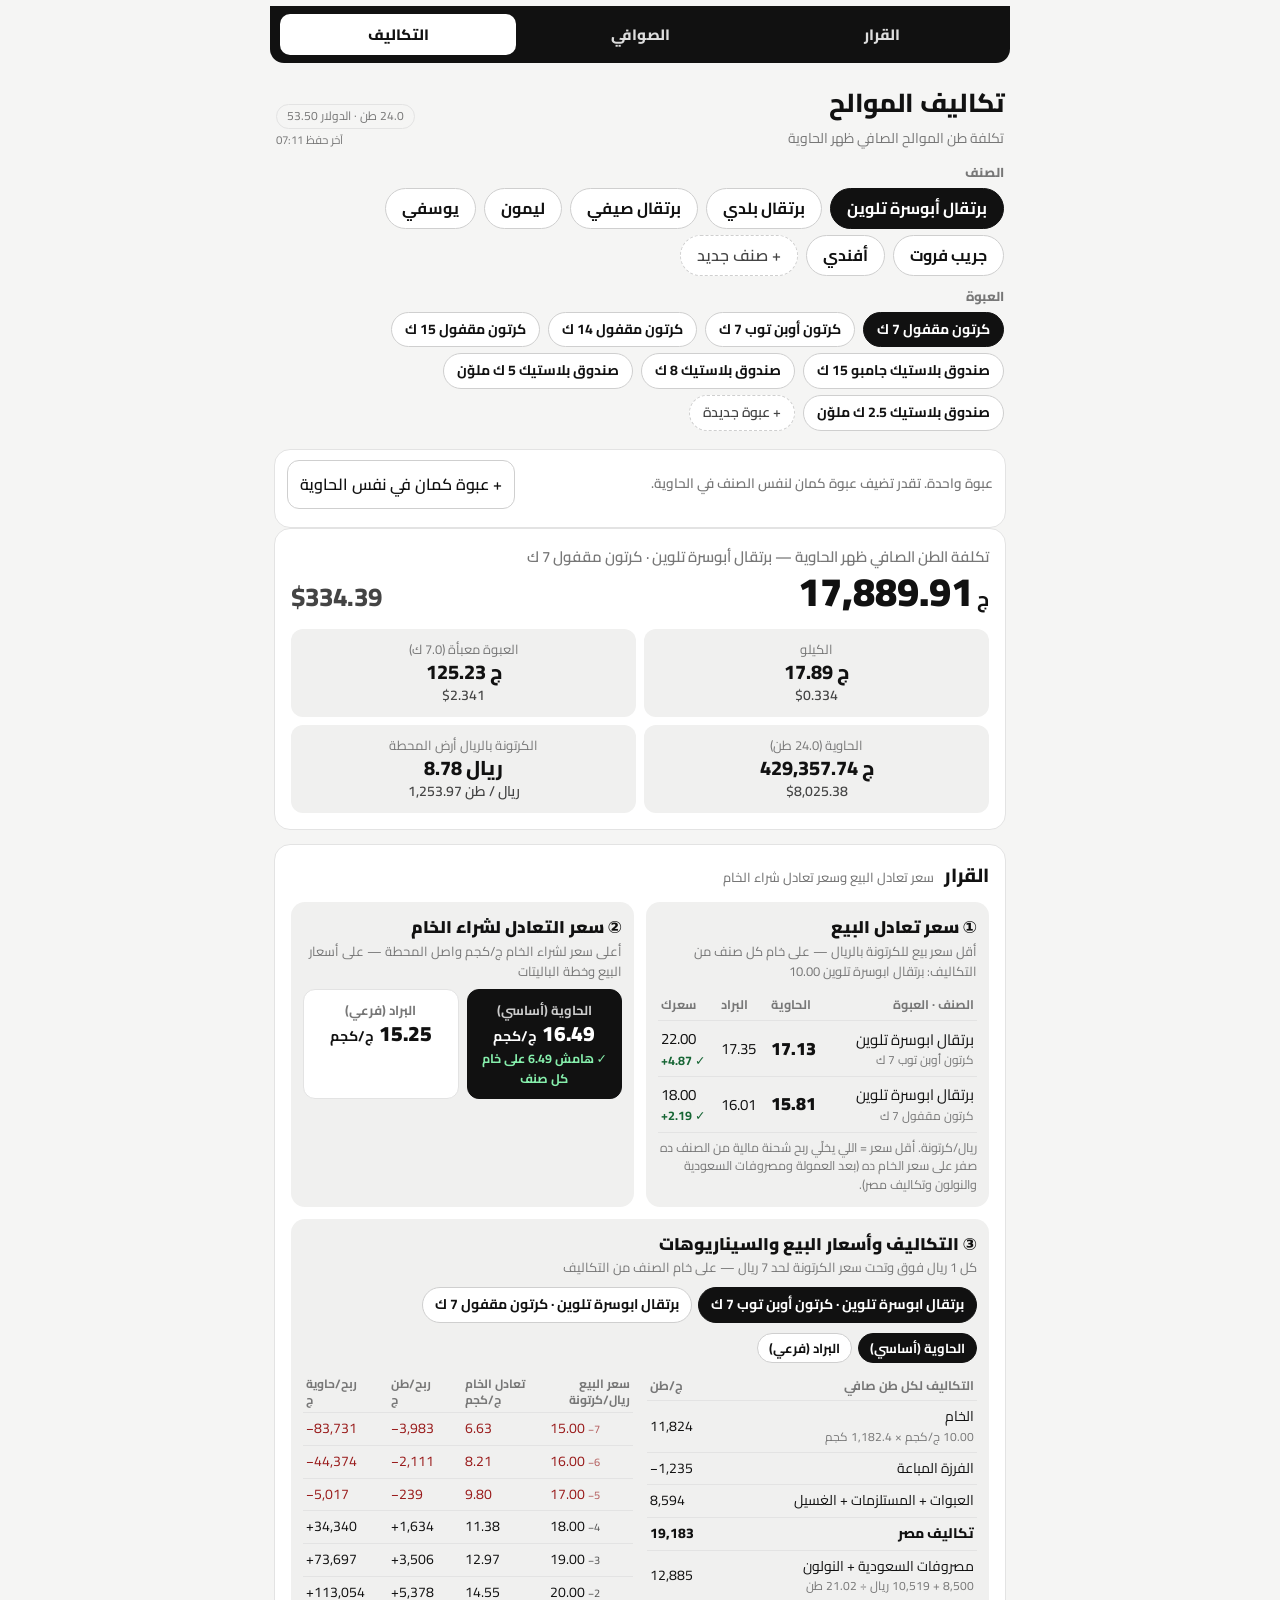
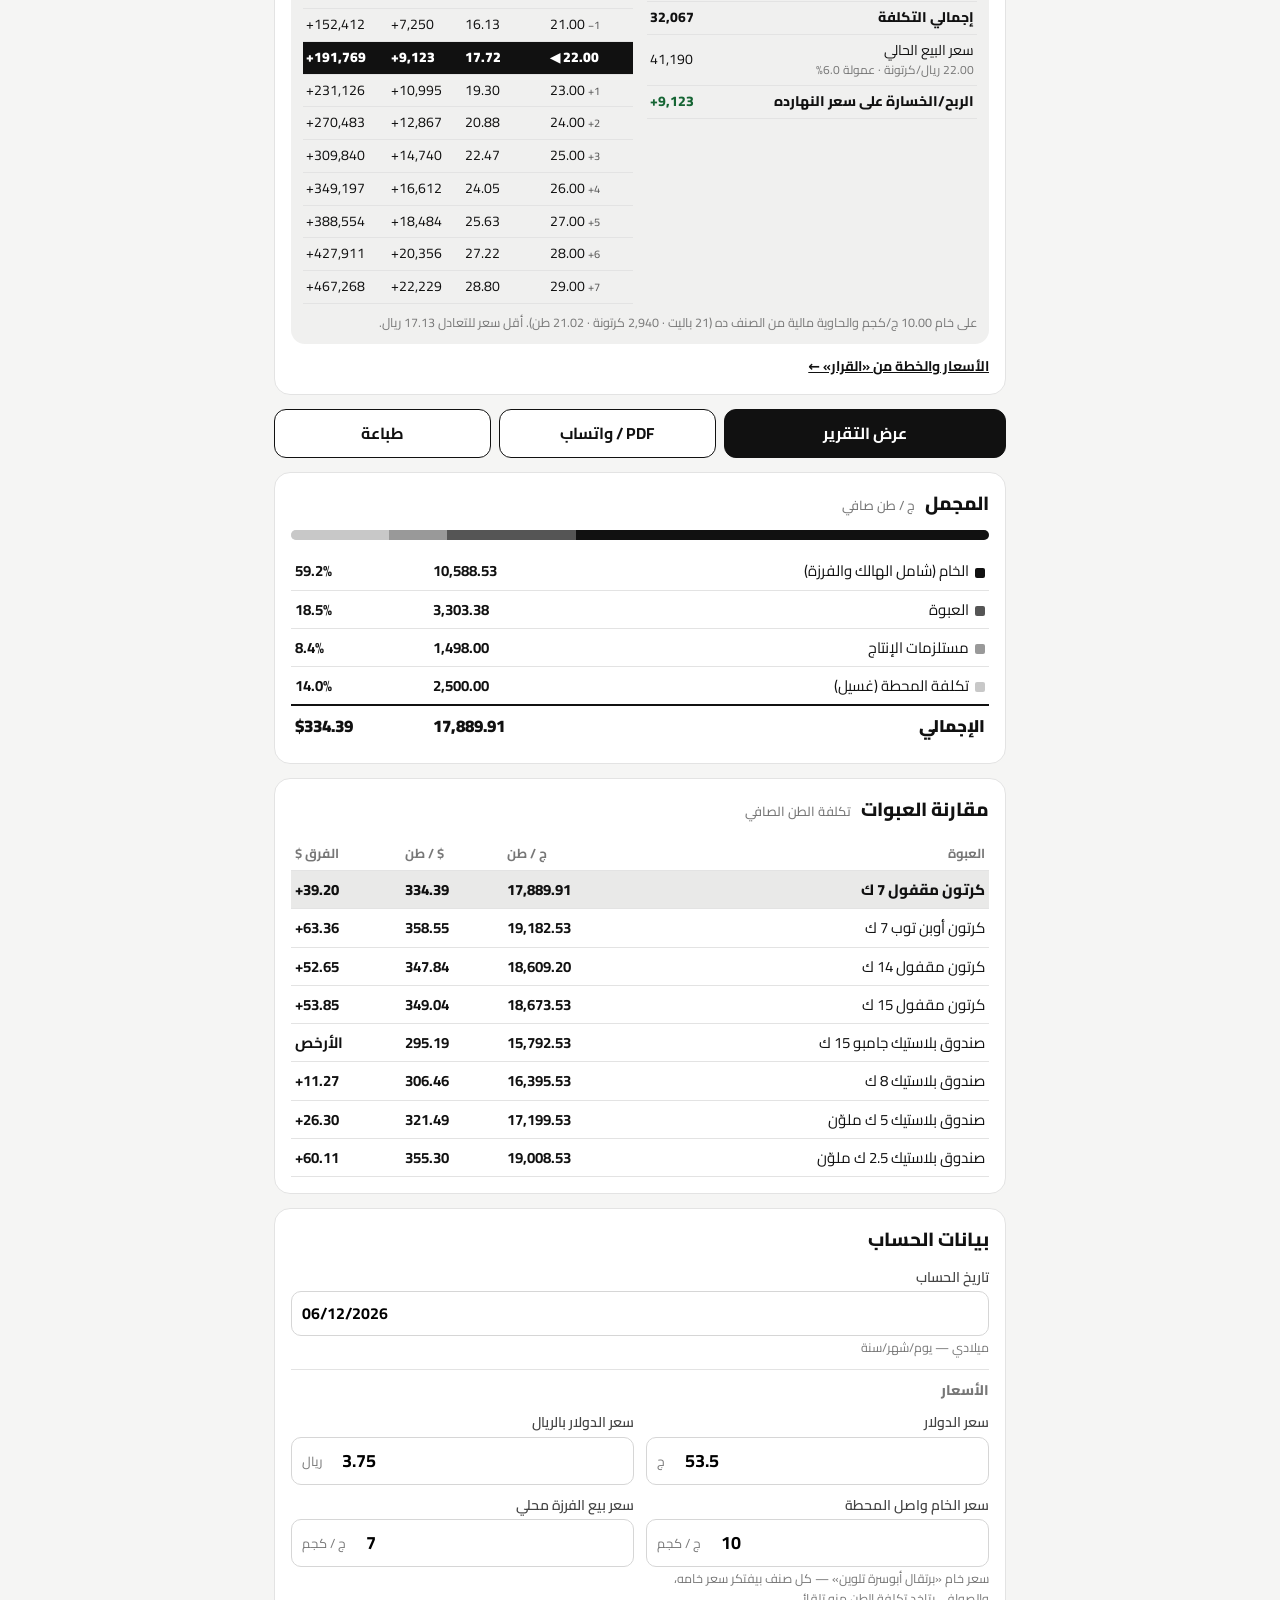
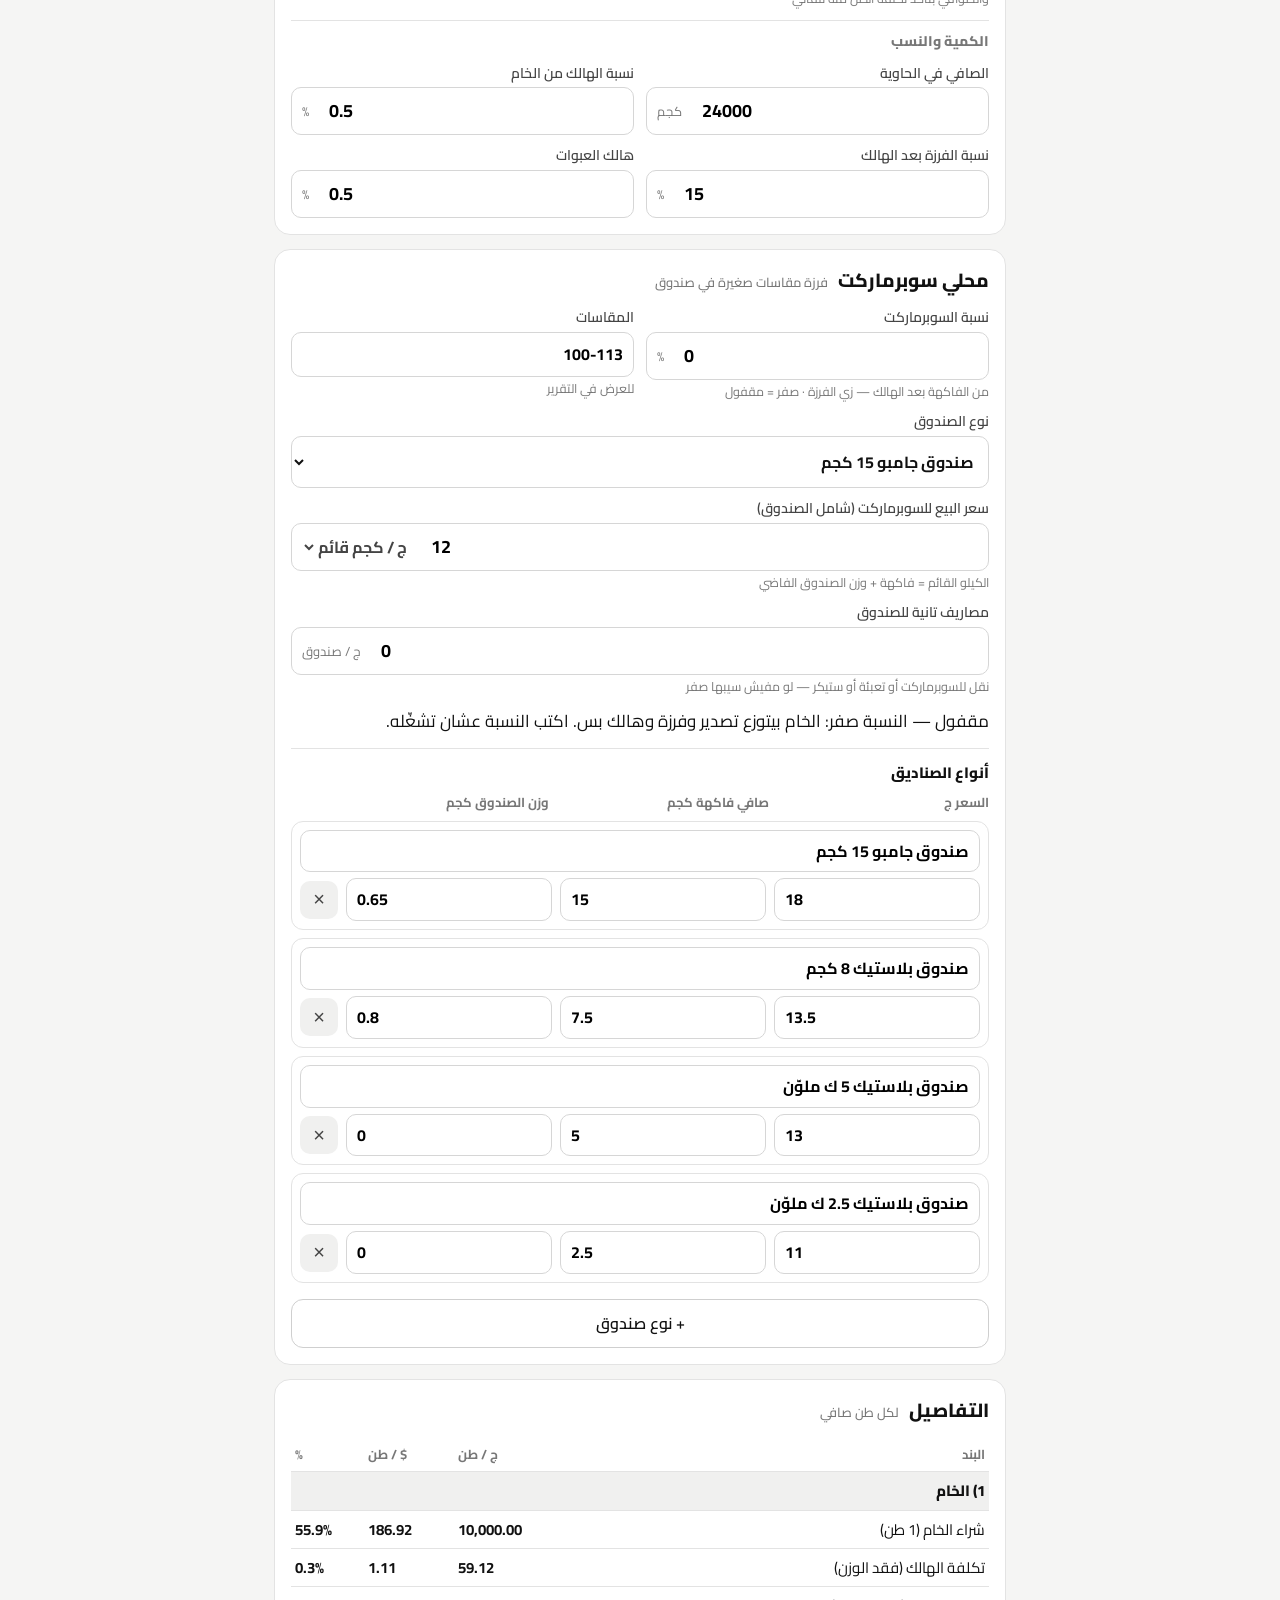
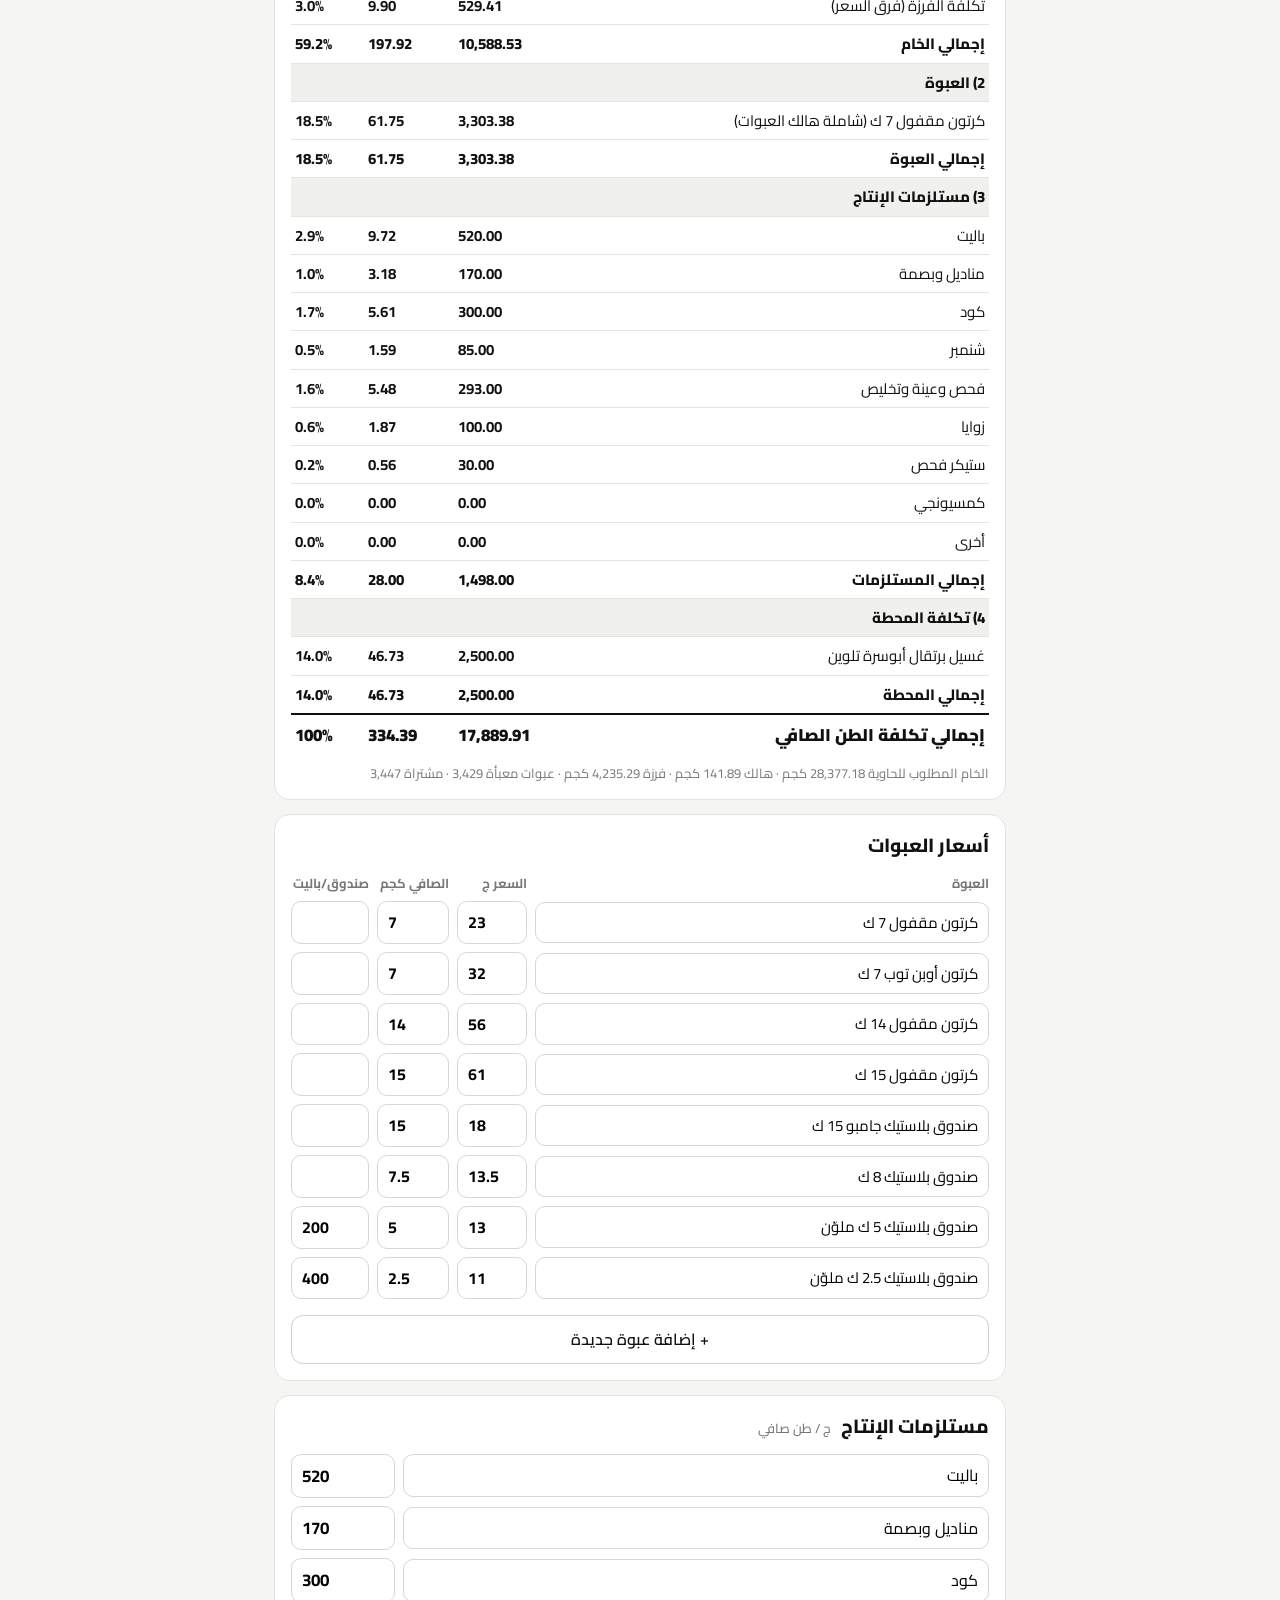
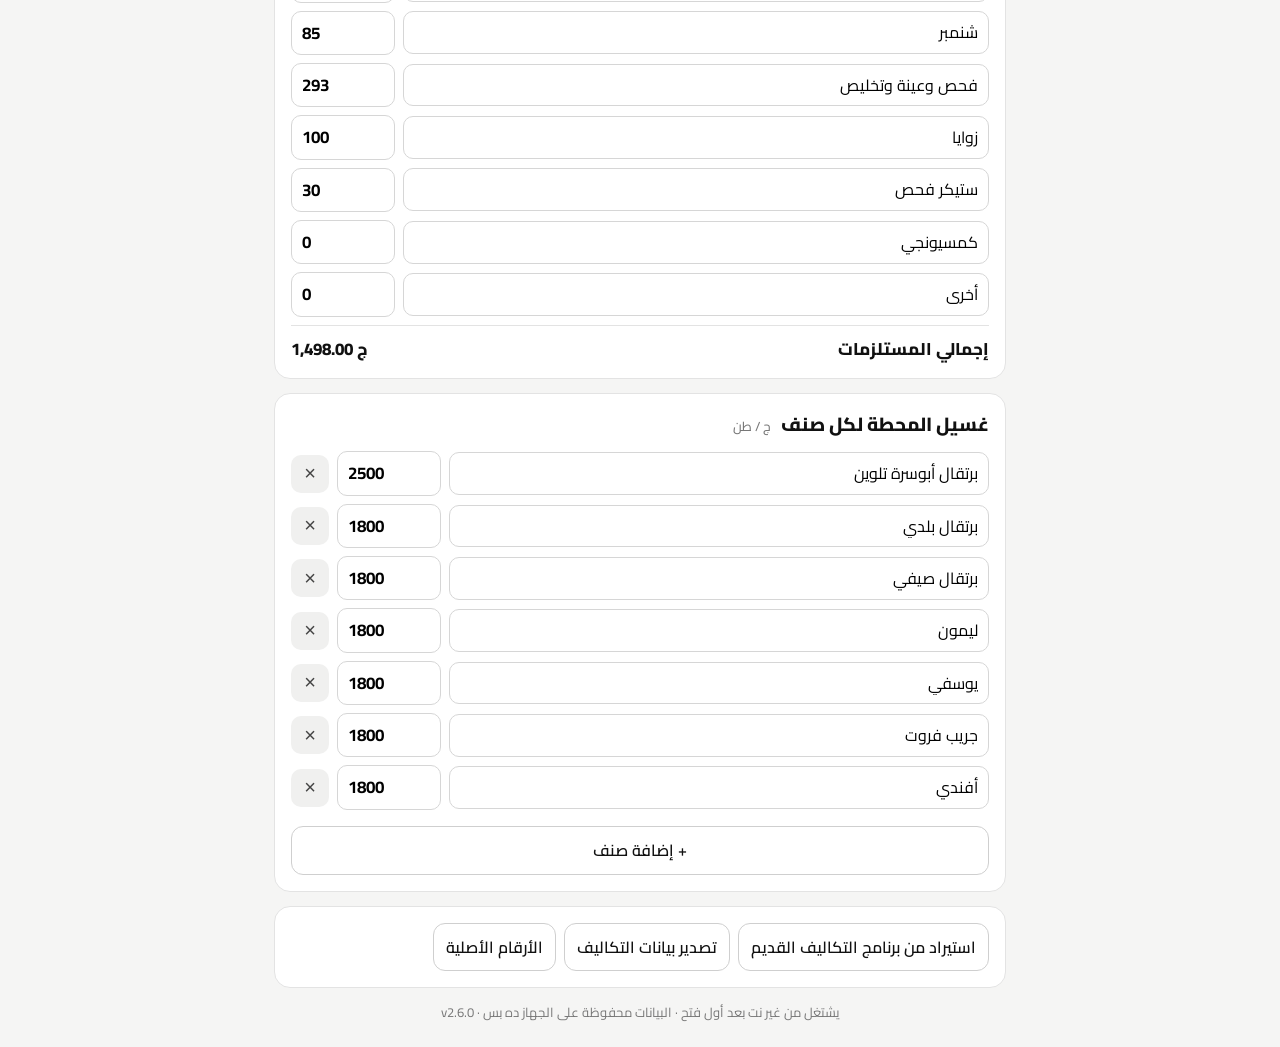
==== commit db7d9989: "v2.6.0: الشحنة واحدة للصوافي والقرار (be-ship.js) — نفس الأصناف والباليتات والأسعار، تكلفة كل سطر = " ====
--- a/costs.html
+++ b/costs.html
@@ -267,6 +267,23 @@
 .mx-more{margin-top:6px}.mx-more>summary{cursor:pointer;font-weight:800;font-size:14px;padding:8px 2px;color:var(--ink2,#444)}
 .mx-tor i.neg{background:#991b1b}.mx-tor i.pos{background:#166534}
 @media print{.mx{display:none!important}}
+/* v2.6.0 — قرار الشراء السريع + الشحنة = سطور الصوافي */
+.qk-h>b{display:block;font-size:19px;font-weight:900}.qk-h>span{display:block;font-size:12.5px;color:var(--mut,#777);margin-bottom:8px}
+.qk-s{background:#111;color:#fff;border-radius:14px;padding:10px 12px;margin-bottom:10px}.qk-s>span{display:block;font-size:13px;color:#ccc;font-weight:700}.qk-s>b{display:block;font-size:22px;font-weight:900;line-height:1.35}.qk-s>em{display:block;font-style:normal;font-size:12.5px;color:#ddd}
+.qk-s.neg>b{color:#fca5a5}
+.qk-r{border:2px solid var(--line,#e3e3e3);border-radius:14px;padding:10px;margin-bottom:10px;background:#fff}
+.qk-r.buy{border-color:#16a34a}.qk-r.neg{border-color:#d97706}.qk-r.no{border-color:#dc2626}
+.qk-t{display:flex;flex-wrap:wrap;align-items:center;gap:6px}.qk-t>b{font-size:17px;font-weight:900}.qk-t>small{flex-basis:100%;font-size:12px;color:var(--mut,#777)}
+.qk-v{font-style:normal;font-weight:900;font-size:15px;border-radius:999px;padding:2px 12px;color:#fff;background:#777}
+.buy .qk-v{background:#16a34a}.neg .qk-v{background:#d97706}.no .qk-v{background:#dc2626}
+.qk-a{font-size:16px;margin:6px 0 8px}.qk-a b{font-size:20px;font-weight:900}
+.qk-n{display:grid;grid-template-columns:repeat(4,1fr);gap:5px;text-align:center}.qk-n>div{background:var(--soft,#f0f0ef);border-radius:10px;padding:5px 2px}.qk-n>div>span{display:block;font-size:11px;color:var(--mut,#777);font-weight:700}.qk-n>div>b{display:block;font-size:16px;font-weight:900}
+.qk-n .ok2{color:#166534}.qk-n .bad2{color:#991b1b}
+.qk-g{width:100%;border-collapse:collapse;font-size:13px;margin-top:8px;text-align:center}.qk-g td{padding:4px 2px;border-bottom:1px solid var(--line,#e3e3e3)}.qk-g tr:first-child td{font-size:11.5px;color:var(--mut,#777);font-weight:700}.qk-g td:first-child{text-align:right;font-weight:700}.qk-g small{color:var(--mut,#777)}
+.qk .hint{font-size:12px;line-height:1.55;color:var(--mut,#777)}
+.be-raw{display:grid;grid-template-columns:1fr 1.4fr;gap:8px;align-items:end;margin-top:6px}.be-cost{font-size:12.5px;line-height:1.5;color:var(--ink2,#444)}.be-cost small{color:var(--mut,#777)}
+.be-sync{background:#ecfdf5;border-radius:10px;padding:6px 8px;color:#166534 !important}
+@media print{.qk{display:none}}
 </style>
 </head>
 <body>
@@ -343,15 +360,17 @@
 <script src="nav.js?v=231"></script>
 <script src="costs-core.js?v=231"></script>
 <script src="pdf-share.js"></script>
-<script src="costs-app.js?v=250"></script>
-<script src="be-core.js?v=220"></script>
+<script src="costs-app.js?v=260"></script>
+<script src="be-core.js?v=260"></script>
 <script src="costs-io.js?v=230"></script>
 <script src="exp-migrate.js?v=201"></script>
 <script src="safi-fresh.js?v=210"></script>
-<script src="be-two.js?v=220"></script>
-<script src="costs-two.js?v=220"></script>
+<script src="safi-autocost.js?v=240"></script>
+<script src="be-ship.js?v=260"></script>
+<script src="be-two.js?v=260"></script>
+<script src="costs-two.js?v=260"></script>
 <script>
-if('serviceWorker' in navigator){window.addEventListener('load',function(){navigator.serviceWorker.register('sw.js?v=250').then(function(r){r.update&&r.update().catch(function(){});setInterval(function(){r.update().catch(function(){})},3600000)}).catch(function(){});var had=!!navigator.serviceWorker.controller;navigator.serviceWorker.addEventListener('controllerchange',function(){if(had&&!window.__rl){window.__rl=1;location.reload()}})})}
+if('serviceWorker' in navigator){window.addEventListener('load',function(){navigator.serviceWorker.register('sw.js?v=260').then(function(r){r.update&&r.update().catch(function(){});setInterval(function(){r.update().catch(function(){})},3600000)}).catch(function(){});var had=!!navigator.serviceWorker.controller;navigator.serviceWorker.addEventListener('controllerchange',function(){if(had&&!window.__rl){window.__rl=1;location.reload()}})})}
 </script>
 </body>
 </html>
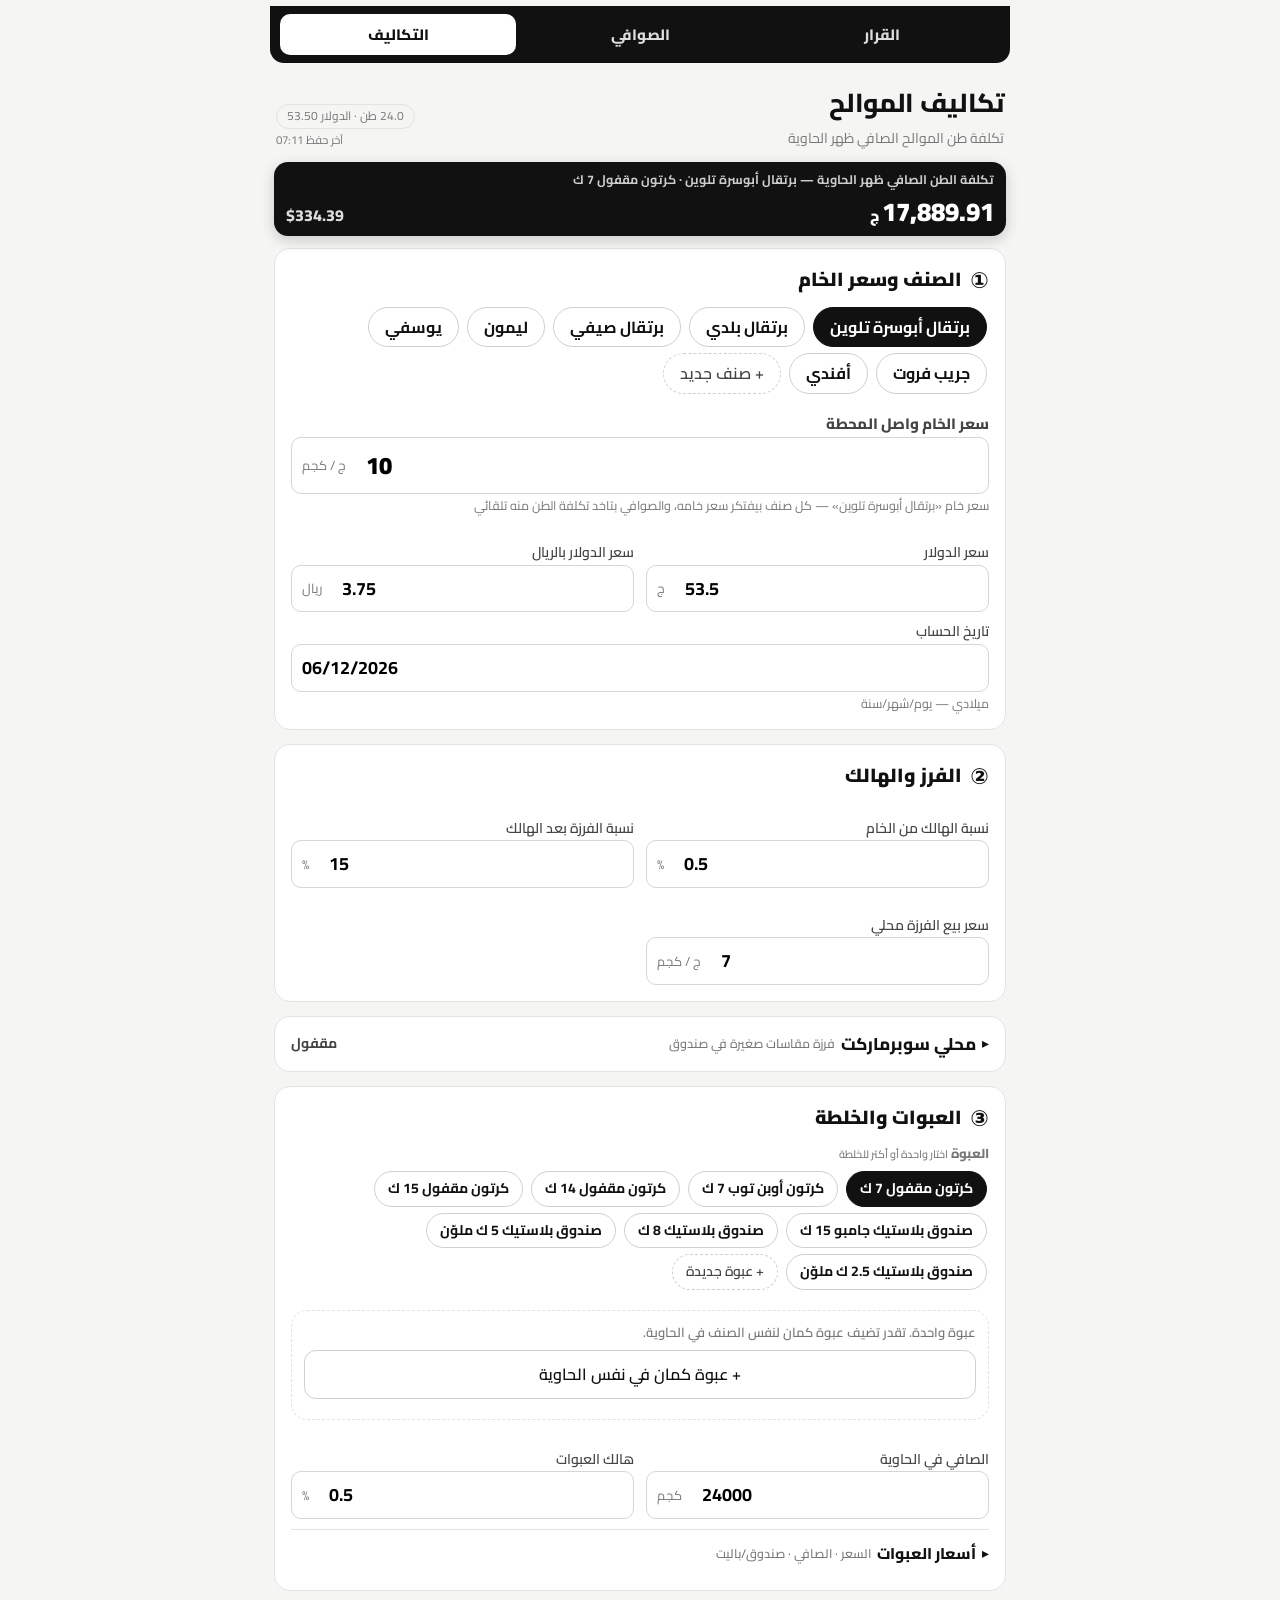
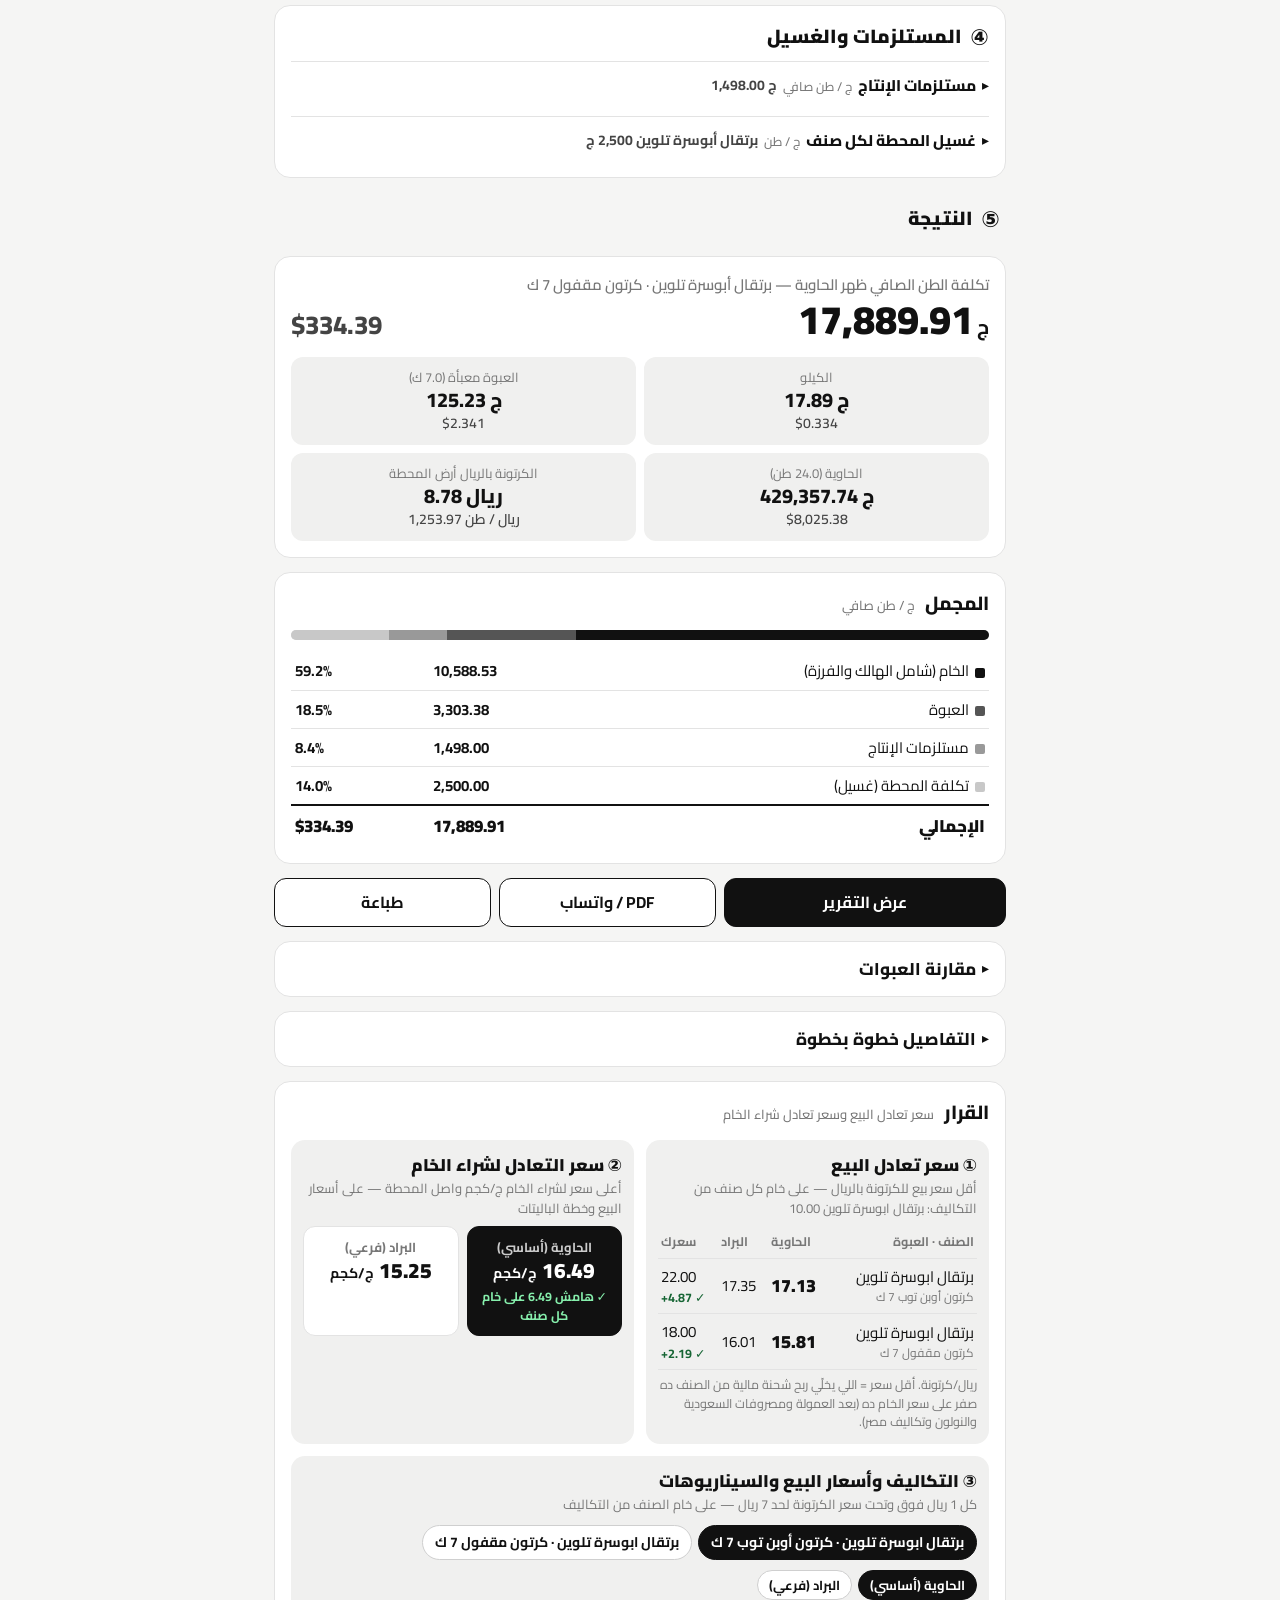
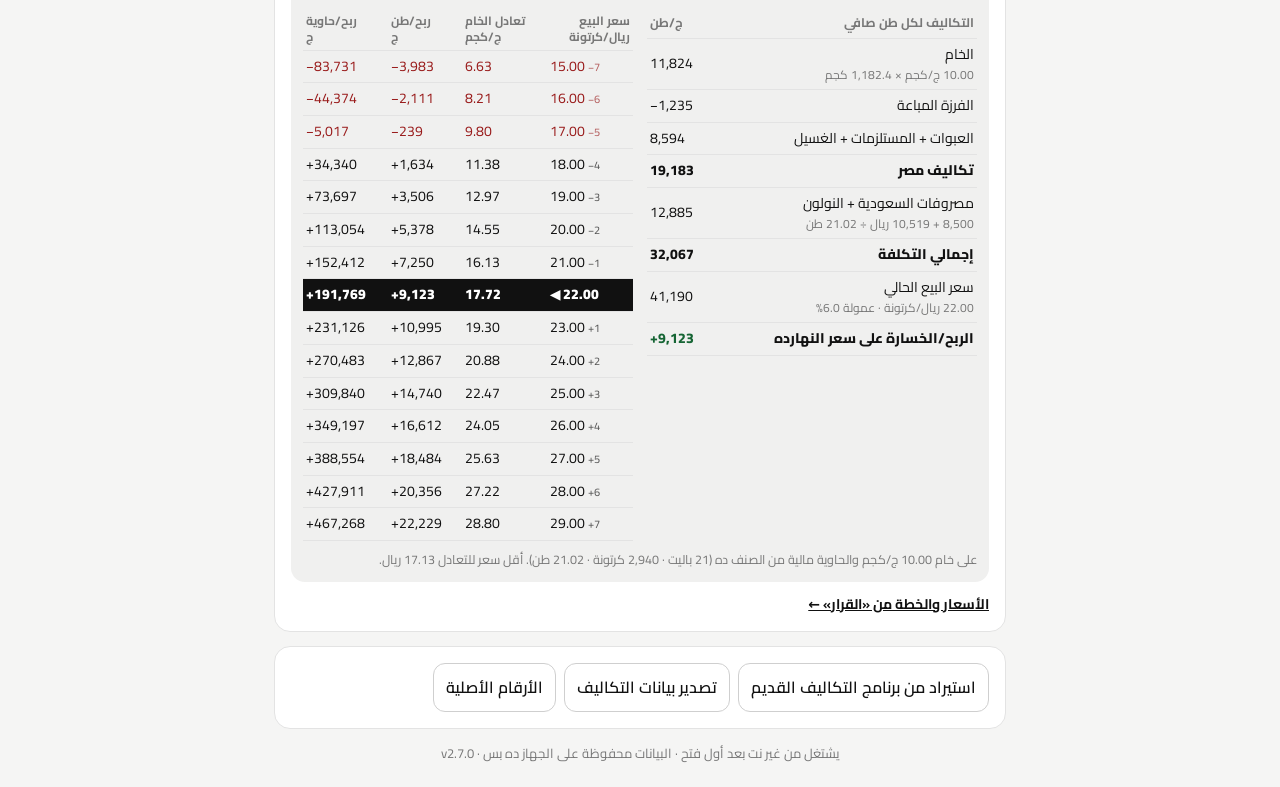
==== commit 513251e2: "v2.7.0: tidy costs page layout (numbered sections, sticky result, collapsible advanced tables) — no " ====
--- a/costs.html
+++ b/costs.html
@@ -212,6 +212,29 @@
 .mixc.tot{border-bottom:0;border-top:1.5px solid #111;font-weight:800}
 .decblend{background:#f7f7f5;border:1px solid #e4e4e0;border-radius:12px;padding:10px 12px;margin:8px 0;font-size:13.5px;line-height:1.55;font-weight:600}
 .decblend b{display:block;font-size:14.5px;margin-bottom:2px}
+/* v2.7.0 — ترتيب الشكل: كروت مرقّمة زي القرار، نتيجة ثابتة فوق، خانات متساوية، جداول مطوية */
+.stick{position:sticky;top:0;z-index:20;display:flex;align-items:baseline;gap:8px;flex-wrap:wrap;background:#111;color:#fff;border-radius:14px;padding:8px 12px;margin:0 0 12px;box-shadow:0 4px 14px rgba(0,0,0,.18);cursor:pointer}
+.stick>span{font-size:12.5px;color:#ccc;font-weight:700;flex-basis:100%}.stick>b{font-size:26px;font-weight:900;line-height:1.15}.stick>b i{font-style:normal;font-size:15px;margin-inline-start:3px}.stick>em{font-style:normal;font-size:16px;color:#ddd;font-weight:800;margin-inline-start:auto}
+.stick:empty{display:none}
+h2.cn{display:flex;align-items:center;gap:8px;font-size:19px;font-weight:900;margin:0 0 10px}h2.cn i{font-style:normal;font-size:22px;line-height:1}
+h2.cn.top{margin:18px 4px 10px}
+.cg .vars{margin-bottom:10px}.cg .lblrow{margin:0 0 6px;padding:0}.cg .lblrow small{font-weight:500;color:var(--mut)}
+.cg .grid .f label{min-height:2.6em;display:flex;align-items:flex-end;line-height:1.3}
+.cg .grid .f .in input{font-size:18px}
+#inputs .f:has(input[data-k="raw"]){order:-1;grid-column:1/-1}#inputs .f:has(input[data-k="raw"]) label{min-height:0;font-size:15px;font-weight:800}#inputs .f:has(input[data-k="raw"]) input{font-size:24px;font-weight:900}
+#inputs .f.full{order:5;grid-column:1/-1}#inputs .f.full label{min-height:0}
+.cg .mixcard{border:1px dashed var(--line);box-shadow:none;margin:6px 0 12px;padding:12px}
+details.adv{border-top:1px solid var(--line);margin-top:10px;padding-top:4px}details.adv>summary{list-style:none;cursor:pointer;display:flex;align-items:center;flex-wrap:wrap;gap:6px;font-weight:800;font-size:15.5px;padding:8px 0}
+details.adv>summary::-webkit-details-marker{display:none}details.adv>summary::before{content:'▸';font-size:14px;transition:transform .15s}details.adv[open]>summary::before{transform:rotate(90deg)}
+details.adv>summary small{font-weight:500;color:var(--mut);font-size:12.5px}details.adv>summary b{margin-inline-start:auto;font-size:14px;color:var(--ink2)}
+details.card.adv{border-top:1px solid var(--line);padding:6px 16px;margin-top:0}details.card.adv>summary{font-size:17px}details.card.adv[open]{padding-bottom:14px}
+details.card.adv h2{display:none}
+.cg5 .actions{margin:0 0 14px}
+@media print{.stick{display:none}}
+#inputs2 .f:has(input[data-k="cullP"]){order:2}
+details.smwrap:has(#smCard[hidden]){display:none}details.smwrap .smcard{padding:0;border:0;margin:0}details.smwrap .smcard>h2:first-child{display:none}
+h2.cn{justify-content:flex-start}
+.cg .mixcard .mixbar{flex-direction:column;align-items:stretch;gap:8px}.cg .mixcard .mixhint{font-size:13px}
 </style>
 <style>/* «القرار في الاتجاهين» — الشاشة بس */
 .two{display:grid;grid-template-columns:repeat(auto-fit,minmax(300px,1fr));gap:12px}
@@ -292,53 +315,68 @@
   <div class="brand"><h1>تكاليف الموالح</h1><span class="sub">تكلفة طن الموالح الصافي ظهر الحاوية</span></div>
   <div class="tr"><span id="net" class="net"></span><span id="ls" class="ls"></span></div>
  </header>
- <div class="lblrow">الصنف</div>
- <nav id="vars" class="vars" aria-label="الصنف"></nav>
- <div class="lblrow">العبوة</div>
- <nav id="pkgs" class="vars" aria-label="العبوة"></nav>
- <div id="notice" class="notice" hidden></div>
- <section class="card sum" id="sum"></section>
+ <!-- v2.7.0: ترتيب الشكل بس (طلب أمير «ورتب كمان التكاليف الشكل») — نفس الخانات ونفس الحساب -->
+ <div id="stick" class="stick" role="button" tabindex="0" aria-label="النتيجة"></div>
+ <section class="card cg" id="g1">
+  <h2 class="cn"><i>①</i> الصنف وسعر الخام</h2>
+  <nav id="vars" class="vars" aria-label="الصنف"></nav>
+  <div id="notice" class="notice" hidden></div>
+  <div class="grid" id="inputs"></div>
+ </section>
+ <section class="card cg" id="g2">
+  <h2 class="cn"><i>②</i> الفرز والهالك</h2>
+  <div class="grid" id="inputs2"></div>
+ </section>
+ <details class="card adv big smwrap" id="advSm"><summary>محلي سوبرماركت <small>فرزة مقاسات صغيرة في صندوق</small> <b id="smSum"></b></summary><section class="smcard" id="smCard" hidden></section></details>
+ <section class="card cg" id="g3">
+  <h2 class="cn"><i>③</i> العبوات والخلطة</h2>
+  <div class="lblrow">العبوة <small>اختار واحدة أو أكتر للخلطة</small></div>
+  <nav id="pkgs" class="vars" aria-label="العبوة"></nav>
+  <div class="grid" id="inputs3"></div>
+  <details class="adv" id="advPk">
+   <summary>أسعار العبوات <small>السعر · الصافي · صندوق/باليت</small></summary>
+   <div id="pkt"></div>
+   <button class="btn ghost wide" id="bAddPk">+ إضافة عبوة جديدة</button>
+   <div id="pkAdd" class="pkform" hidden>
+    <div class="pkform-h">عبوة جديدة</div>
+    <label>اسم العبوة<input data-npk="n" placeholder="مثال: صندوق بلاستيك 5 ك ملوّن" autocomplete="off"></label>
+    <div class="pkform-row">
+     <label>الصافي كجم<input class="v" data-npk="w" inputmode="decimal" placeholder="5" dir="ltr"></label>
+     <label>صناديق / باليت<input class="v" data-npk="b" inputmode="decimal" placeholder="200" dir="ltr"></label>
+     <label>السعر ج<input class="v" data-npk="p" inputmode="decimal" placeholder="اختياري" dir="ltr"></label>
+    </div>
+    <div class="pkform-act">
+     <button class="btn pri" id="bPkOk" type="button">إضافة</button>
+     <button class="btn ghost" id="bPkCancel" type="button">إلغاء</button>
+    </div>
+   </div>
+  </details>
+ </section>
+ <section class="card cg" id="g4">
+  <h2 class="cn"><i>④</i> المستلزمات والغسيل</h2>
+  <details class="adv" id="advSup">
+   <summary>مستلزمات الإنتاج <small>ج / طن صافي</small> <b class="num" id="supSum"></b></summary>
+   <div id="supt"></div>
+  </details>
+  <details class="adv" id="advVar">
+   <summary>غسيل المحطة لكل صنف <small>ج / طن</small> <b class="num" id="washSum"></b></summary>
+   <div id="vart"></div>
+   <button class="btn ghost wide" id="bAddVar">+ إضافة صنف</button>
+  </details>
+ </section>
+ <section class="cg5" id="g5">
+  <h2 class="cn top"><i>⑤</i> النتيجة</h2>
+  <section class="card sum" id="sum"></section>
+  <section class="card" id="mojmal"></section>
+  <div class="actions">
+   <button class="btn pri" id="bReport">عرض التقرير</button>
+   <button class="btn" id="bShare">PDF / واتساب</button>
+   <button class="btn" id="bPrint">طباعة</button>
+  </div>
+  <details class="card adv big" id="advCmp"><summary>مقارنة العبوات</summary><section id="cmp"></section></details>
+  <details class="card adv big" id="advDet"><summary>التفاصيل خطوة بخطوة</summary><section id="detail"></section></details>
+ </section>
  <section class="card two-card" id="costsDec"></section>
- <div class="actions">
-  <button class="btn pri" id="bReport">عرض التقرير</button>
-  <button class="btn" id="bShare">PDF / واتساب</button>
-  <button class="btn" id="bPrint">طباعة</button>
- </div>
- <section class="card" id="mojmal"></section>
- <section class="card" id="cmp"></section>
- <section class="card">
-  <h2>بيانات الحساب</h2>
-  <div class="grid" id="inputs"></div>
- </section>
- <section class="card smcard" id="smCard" hidden></section>
- <section class="card" id="detail"></section>
- <section class="card">
-  <h2>أسعار العبوات</h2>
-  <div id="pkt"></div>
-  <button class="btn ghost wide" id="bAddPk">+ إضافة عبوة جديدة</button>
-  <div id="pkAdd" class="pkform" hidden>
-   <div class="pkform-h">عبوة جديدة</div>
-   <label>اسم العبوة<input data-npk="n" placeholder="مثال: صندوق بلاستيك 5 ك ملوّن" autocomplete="off"></label>
-   <div class="pkform-row">
-    <label>الصافي كجم<input class="v" data-npk="w" inputmode="decimal" placeholder="5" dir="ltr"></label>
-    <label>صناديق / باليت<input class="v" data-npk="b" inputmode="decimal" placeholder="200" dir="ltr"></label>
-    <label>السعر ج<input class="v" data-npk="p" inputmode="decimal" placeholder="اختياري" dir="ltr"></label>
-   </div>
-   <div class="pkform-act">
-    <button class="btn pri" id="bPkOk" type="button">إضافة</button>
-    <button class="btn ghost" id="bPkCancel" type="button">إلغاء</button>
-   </div>
-  </div>
- </section>
- <section class="card">
-  <h2>مستلزمات الإنتاج <small>ج / طن صافي</small></h2>
-  <div id="supt"></div>
- </section>
- <section class="card">
-  <h2>غسيل المحطة لكل صنف <small>ج / طن</small></h2>
-  <div id="vart"></div>
-  <button class="btn ghost wide" id="bAddVar">+ إضافة صنف</button>
- </section>
  <section class="card tools">
   <button class="btn ghost" id="bCostsImport">استيراد من برنامج التكاليف القديم</button>
   <button class="btn ghost" id="bCostsExport">تصدير بيانات التكاليف</button>
@@ -360,7 +398,7 @@
 <script src="nav.js?v=231"></script>
 <script src="costs-core.js?v=231"></script>
 <script src="pdf-share.js"></script>
-<script src="costs-app.js?v=260"></script>
+<script src="costs-app.js?v=270"></script>
 <script src="be-core.js?v=260"></script>
 <script src="costs-io.js?v=230"></script>
 <script src="exp-migrate.js?v=201"></script>
@@ -369,8 +407,9 @@
 <script src="be-ship.js?v=260"></script>
 <script src="be-two.js?v=260"></script>
 <script src="costs-two.js?v=260"></script>
+<script src="costs-layout.js?v=270"></script>
 <script>
-if('serviceWorker' in navigator){window.addEventListener('load',function(){navigator.serviceWorker.register('sw.js?v=260').then(function(r){r.update&&r.update().catch(function(){});setInterval(function(){r.update().catch(function(){})},3600000)}).catch(function(){});var had=!!navigator.serviceWorker.controller;navigator.serviceWorker.addEventListener('controllerchange',function(){if(had&&!window.__rl){window.__rl=1;location.reload()}})})}
+if('serviceWorker' in navigator){window.addEventListener('load',function(){navigator.serviceWorker.register('sw.js?v=270').then(function(r){r.update&&r.update().catch(function(){});setInterval(function(){r.update().catch(function(){})},3600000)}).catch(function(){});var had=!!navigator.serviceWorker.controller;navigator.serviceWorker.addEventListener('controllerchange',function(){if(had&&!window.__rl){window.__rl=1;location.reload()}})})}
 </script>
 </body>
 </html>
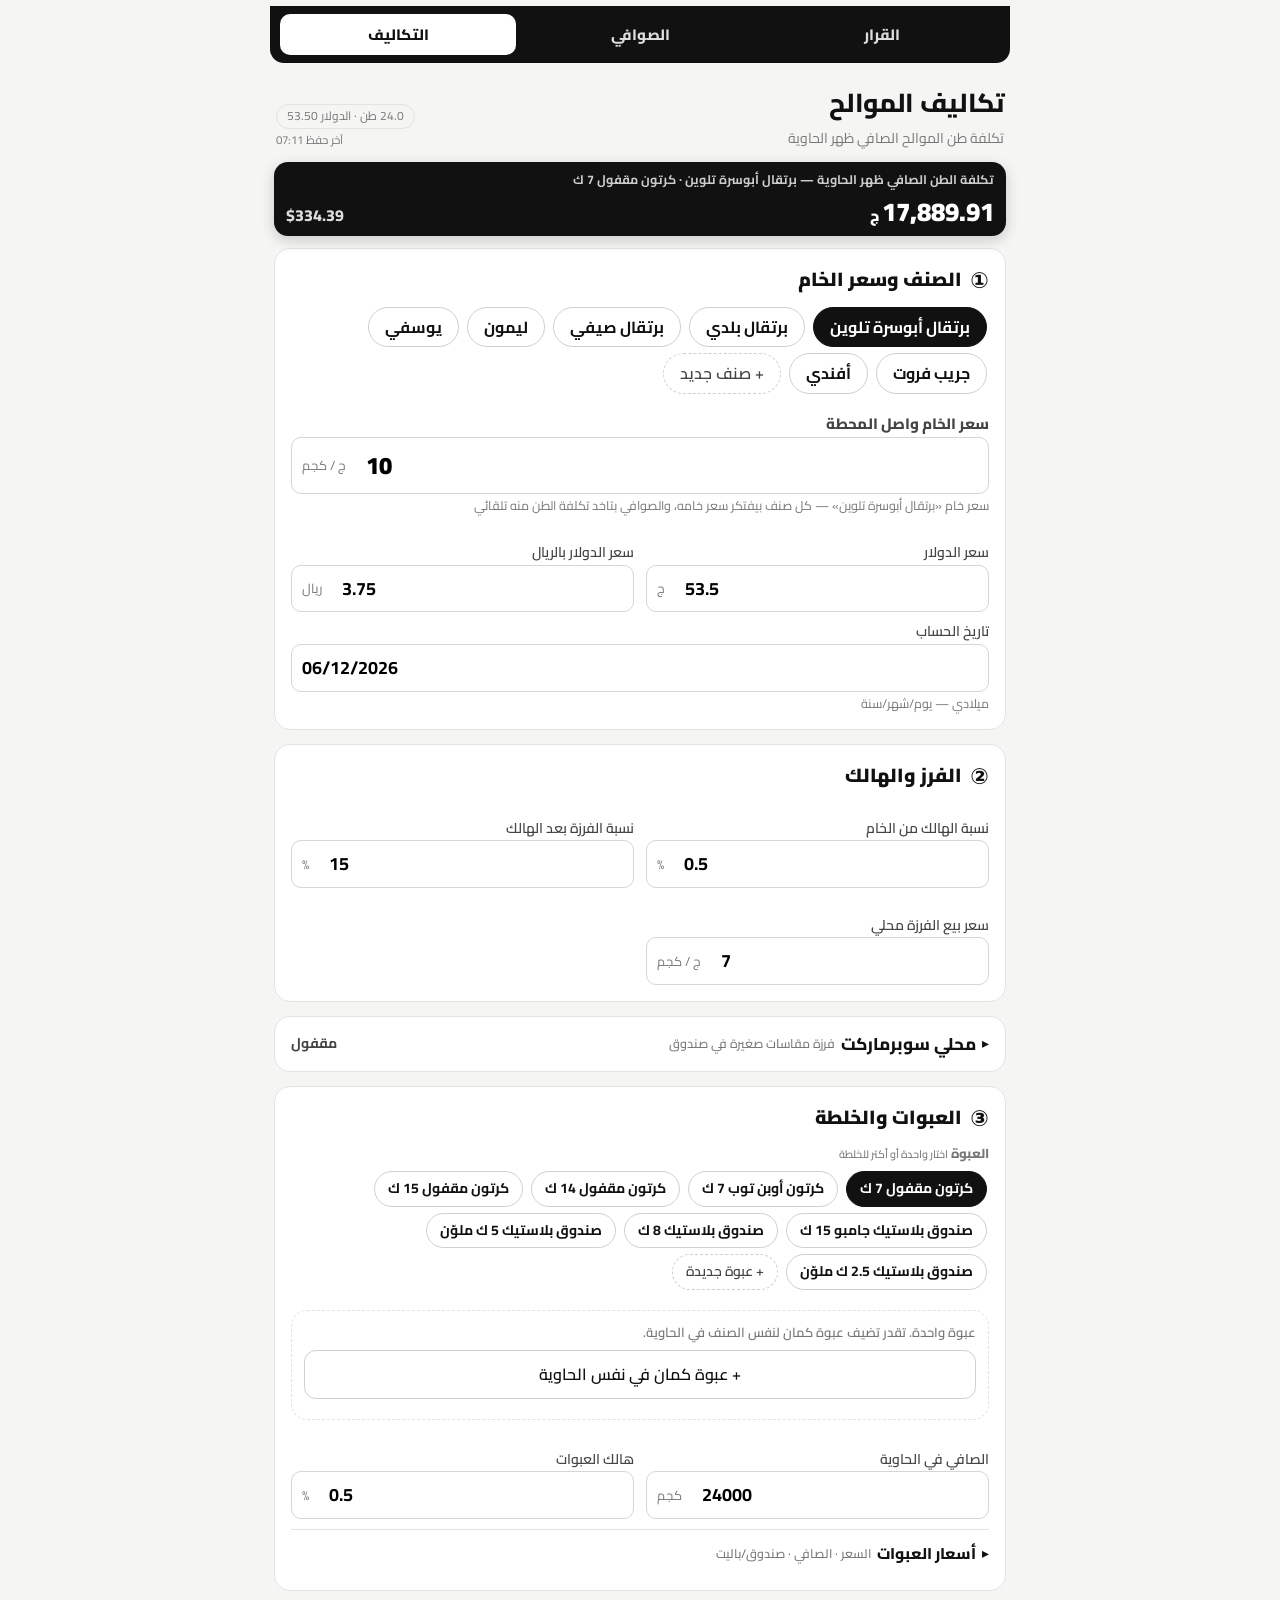
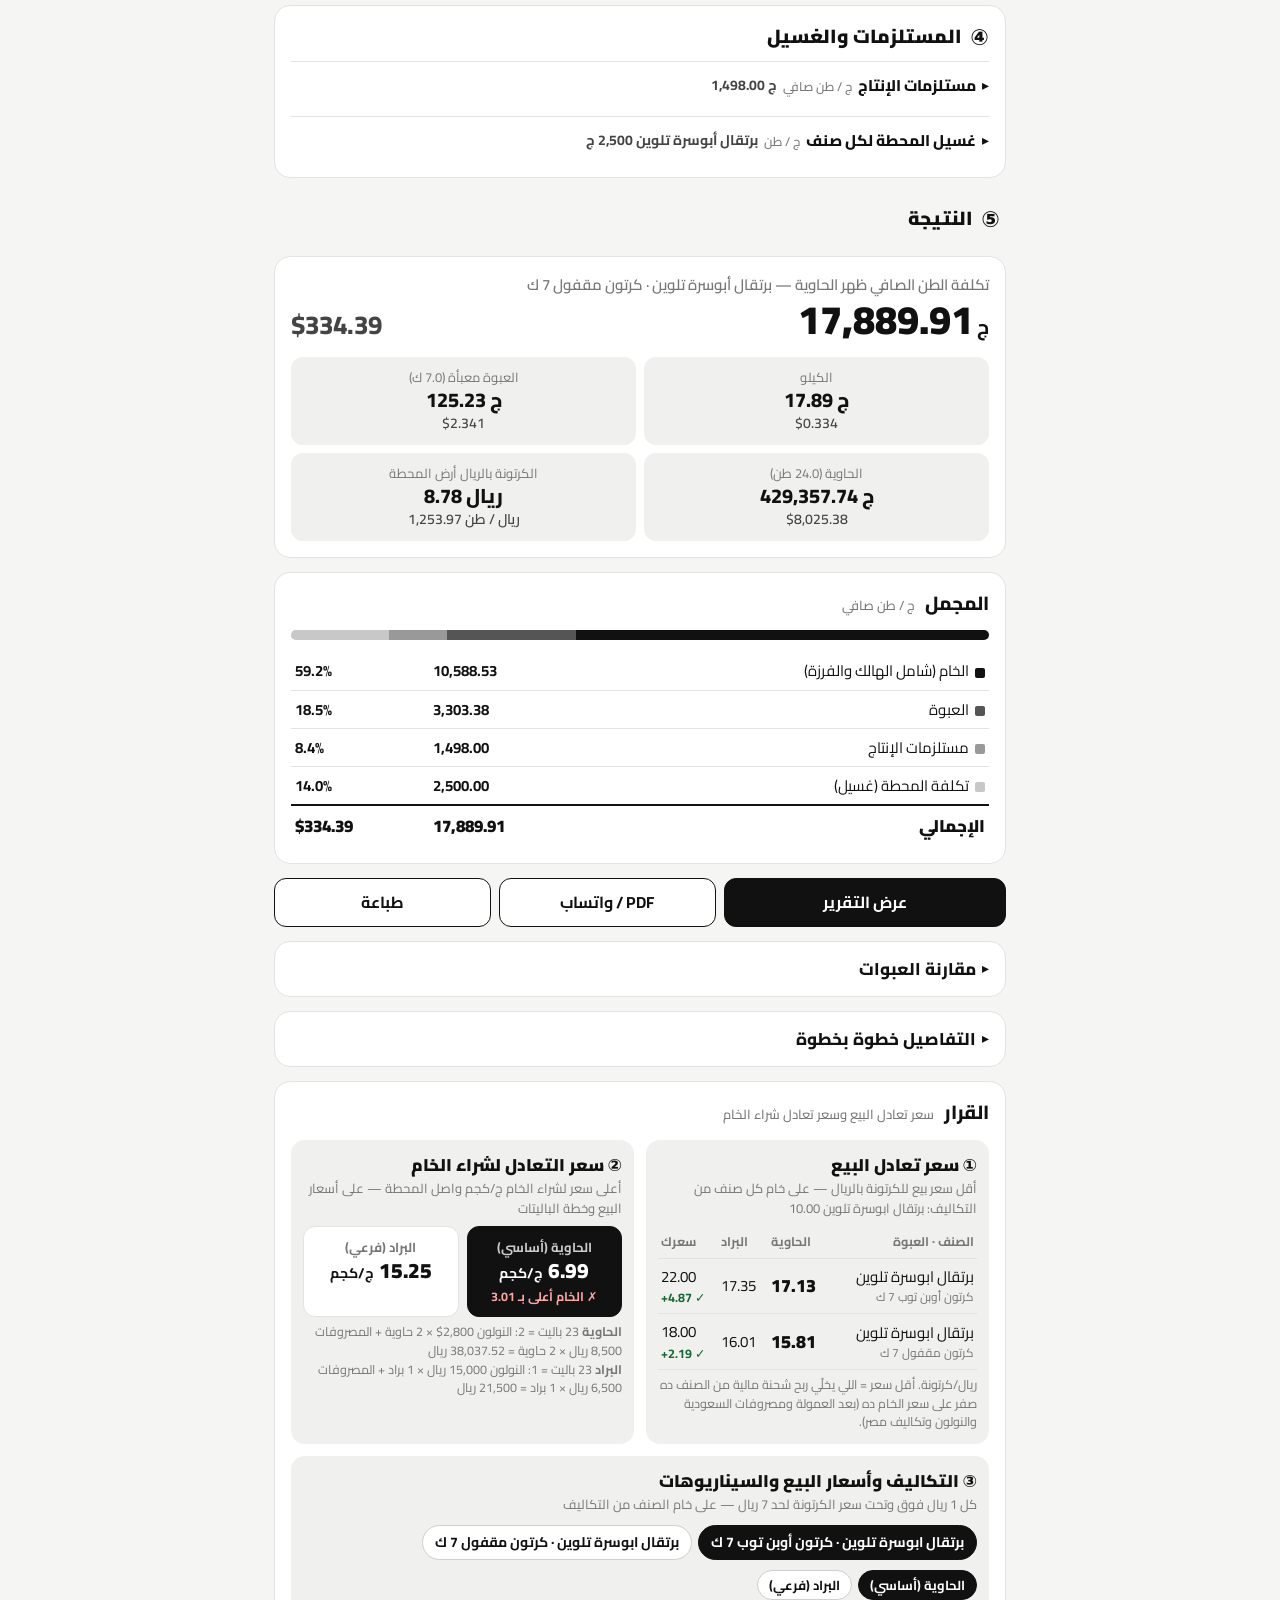
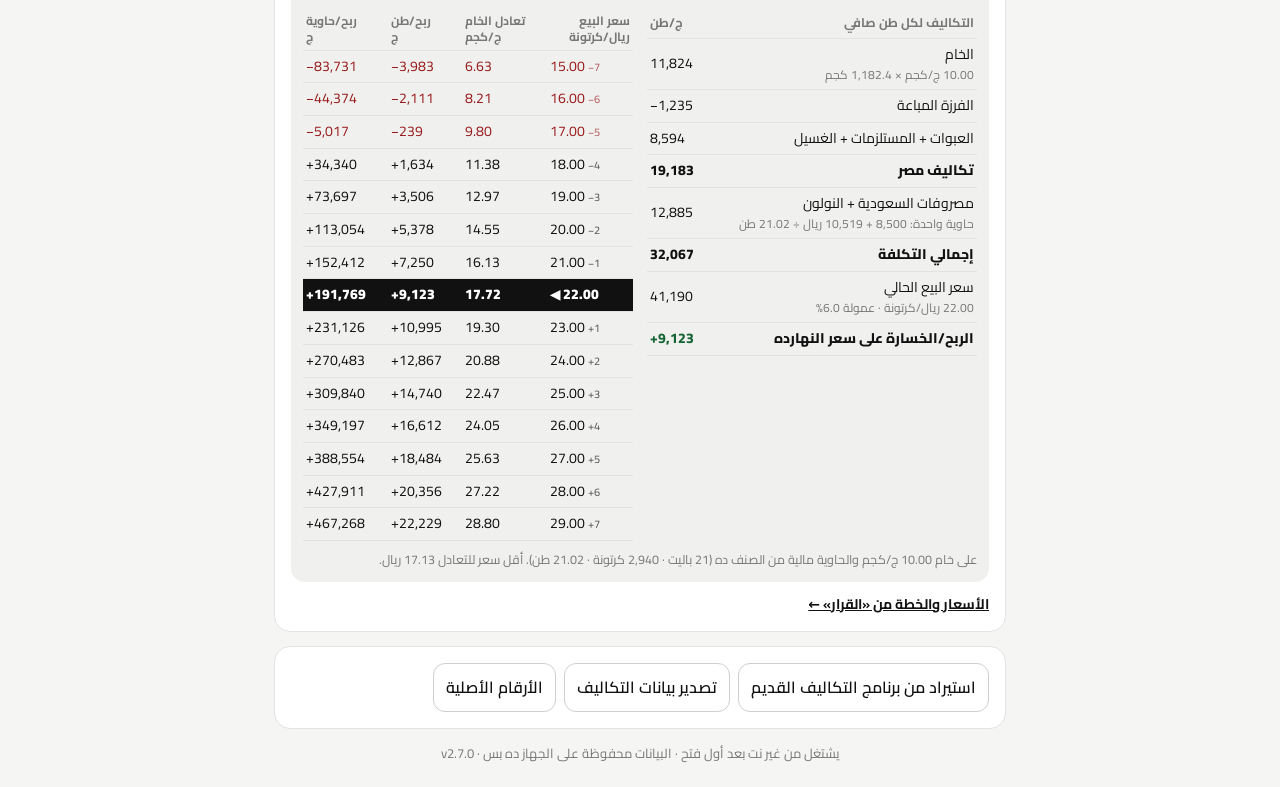
==== commit 82393df9: "v2.8.0: النولون والمصروفات لكل حاوية × عدد الحاويات (ceil(الباليتات ÷ السعة)) في الصوافي والقرار وال" ====
--- a/costs.html
+++ b/costs.html
@@ -399,17 +399,18 @@
 <script src="costs-core.js?v=231"></script>
 <script src="pdf-share.js"></script>
 <script src="costs-app.js?v=270"></script>
-<script src="be-core.js?v=260"></script>
+<script src="ship-cont.js?v=280"></script>
+<script src="be-core.js?v=280"></script>
 <script src="costs-io.js?v=230"></script>
 <script src="exp-migrate.js?v=201"></script>
 <script src="safi-fresh.js?v=210"></script>
 <script src="safi-autocost.js?v=240"></script>
-<script src="be-ship.js?v=260"></script>
-<script src="be-two.js?v=260"></script>
-<script src="costs-two.js?v=260"></script>
+<script src="be-ship.js?v=280"></script>
+<script src="be-two.js?v=280"></script>
+<script src="costs-two.js?v=280"></script>
 <script src="costs-layout.js?v=270"></script>
 <script>
-if('serviceWorker' in navigator){window.addEventListener('load',function(){navigator.serviceWorker.register('sw.js?v=270').then(function(r){r.update&&r.update().catch(function(){});setInterval(function(){r.update().catch(function(){})},3600000)}).catch(function(){});var had=!!navigator.serviceWorker.controller;navigator.serviceWorker.addEventListener('controllerchange',function(){if(had&&!window.__rl){window.__rl=1;location.reload()}})})}
+if('serviceWorker' in navigator){window.addEventListener('load',function(){navigator.serviceWorker.register('sw.js?v=280').then(function(r){r.update&&r.update().catch(function(){});setInterval(function(){r.update().catch(function(){})},3600000)}).catch(function(){});var had=!!navigator.serviceWorker.controller;navigator.serviceWorker.addEventListener('controllerchange',function(){if(had&&!window.__rl){window.__rl=1;location.reload()}})})}
 </script>
 </body>
 </html>
